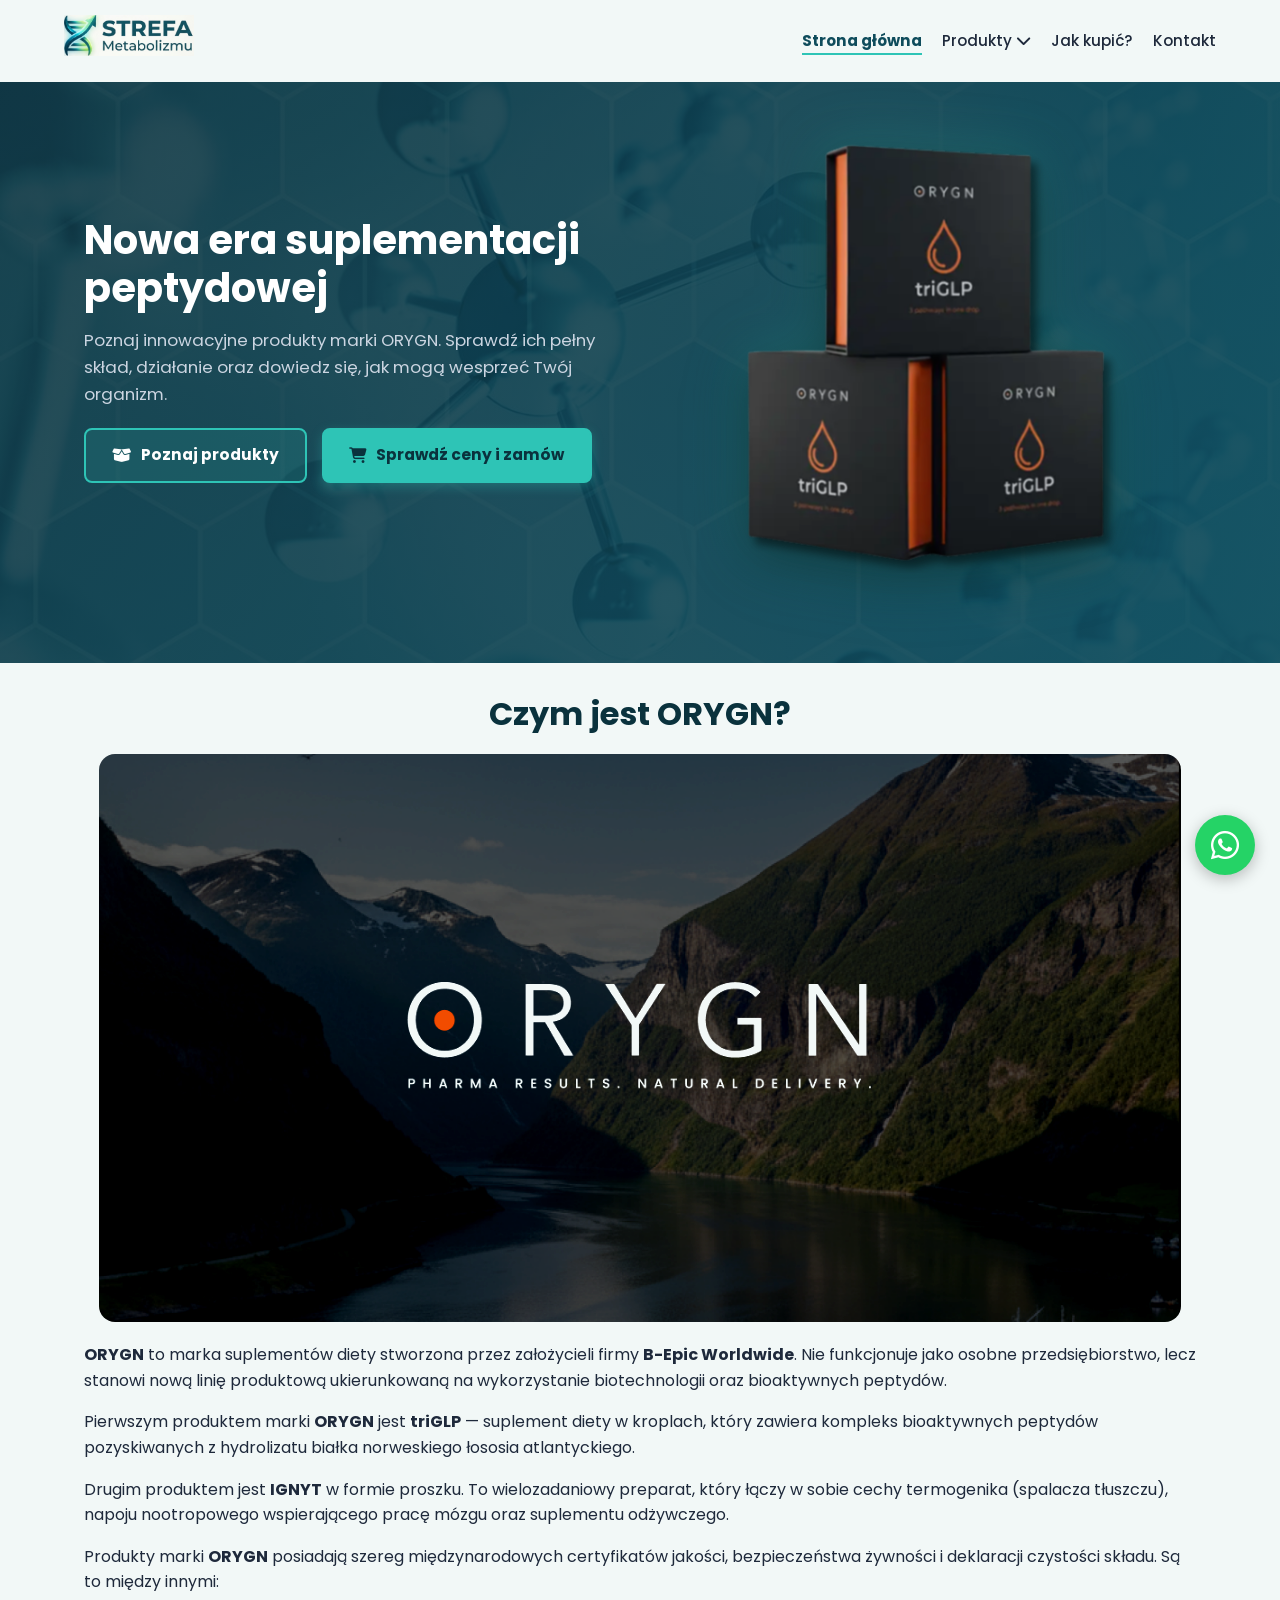
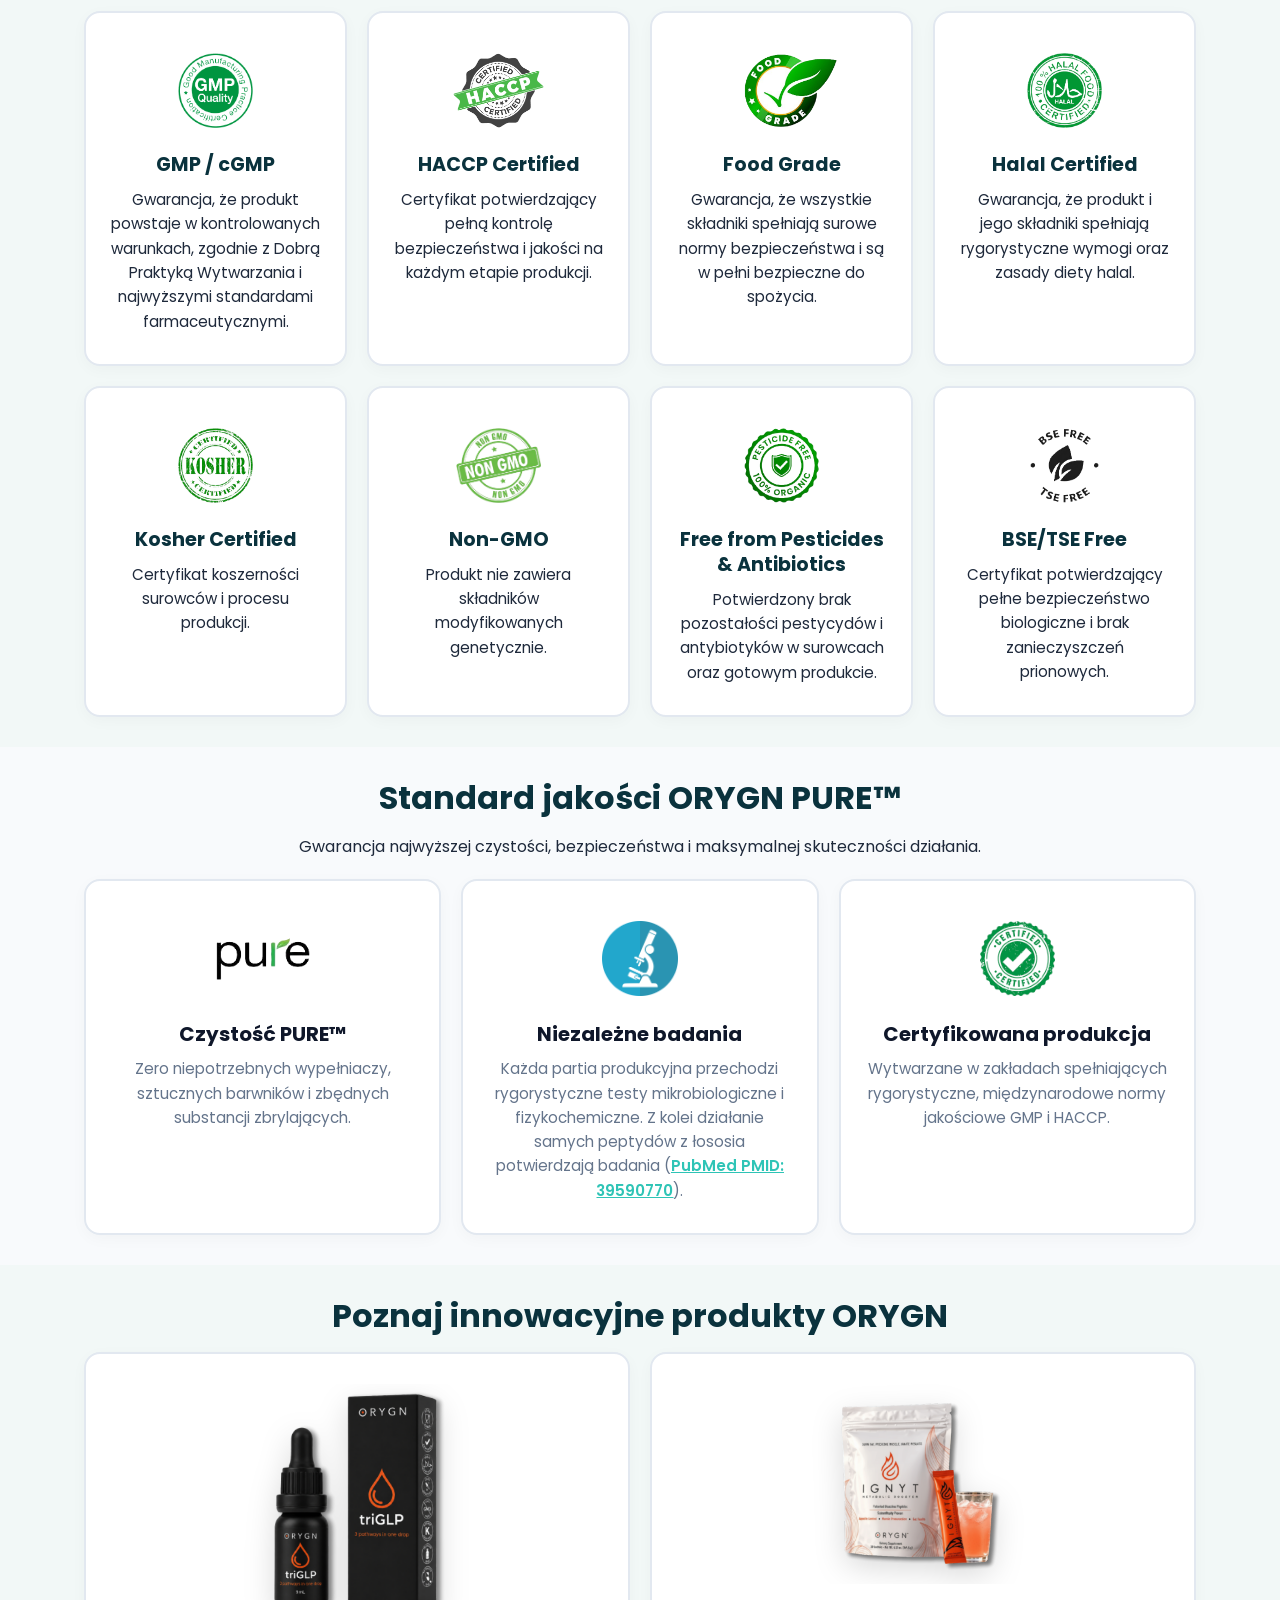
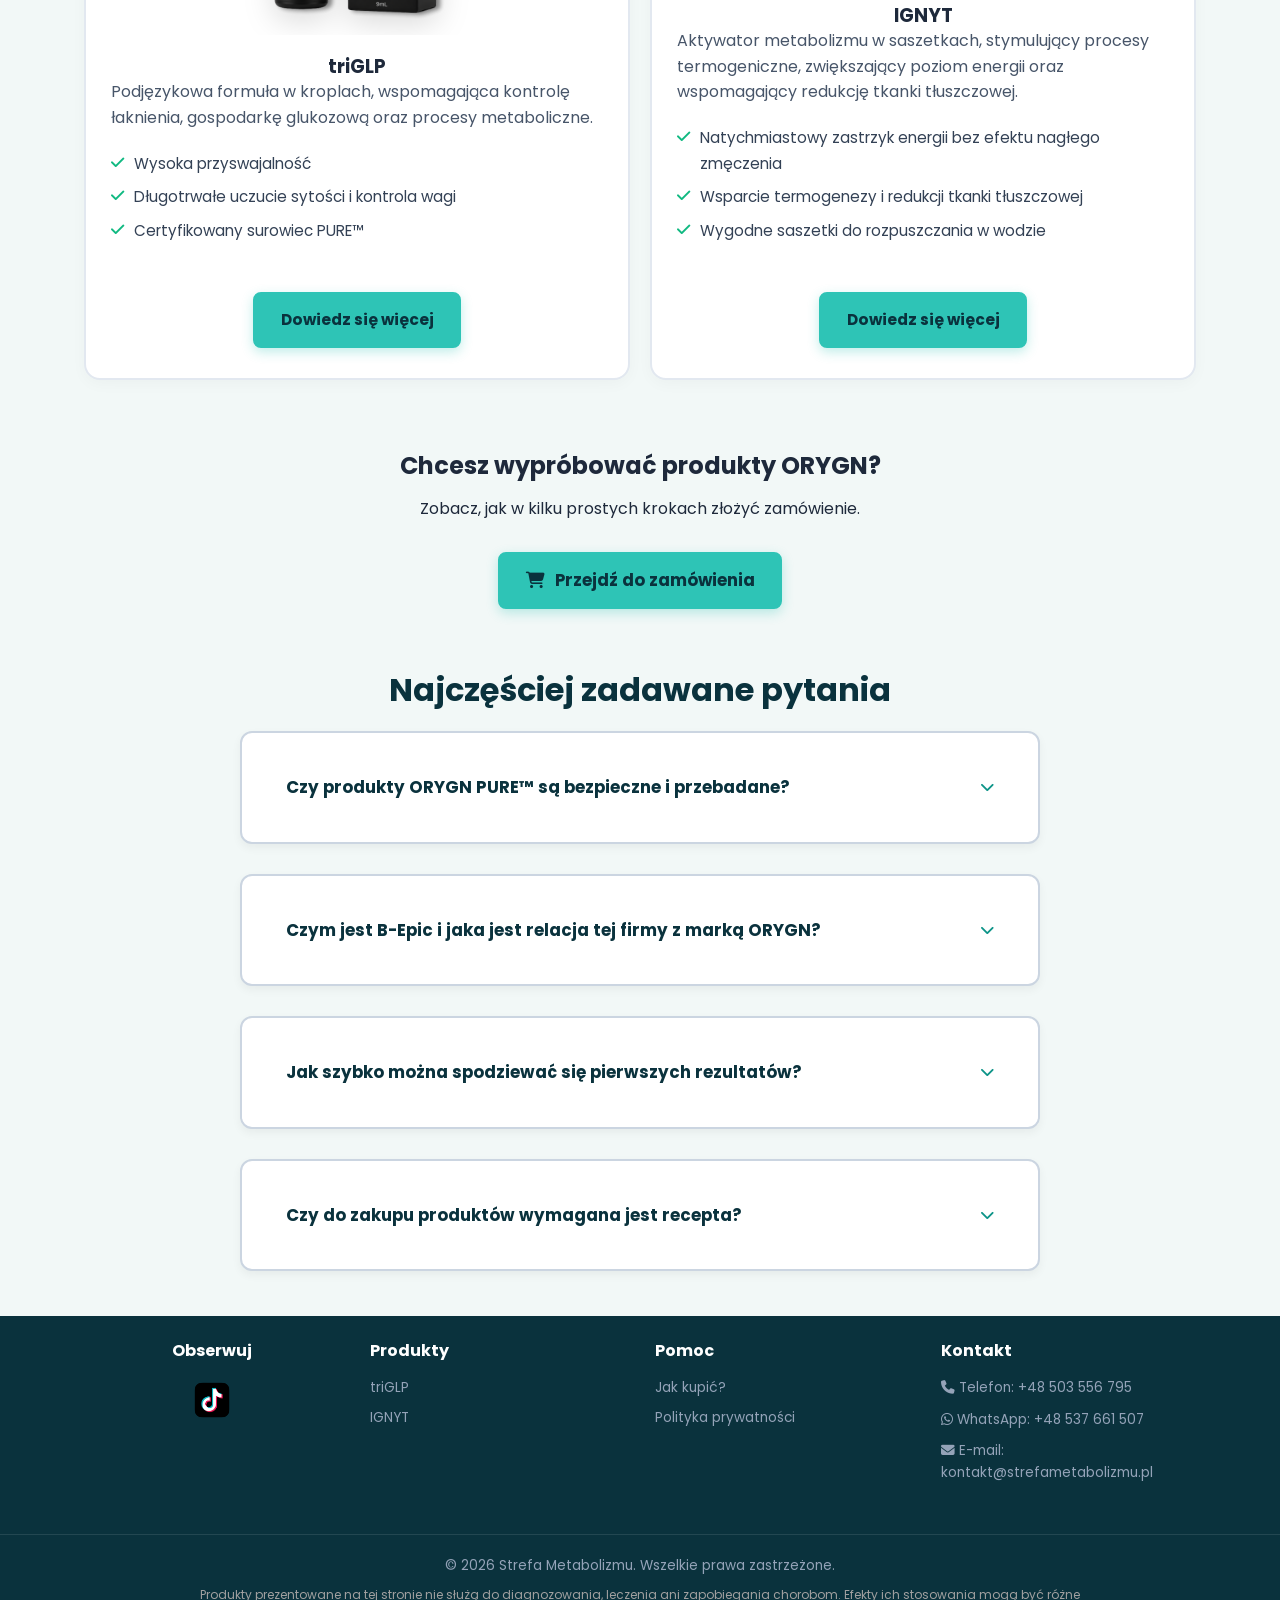
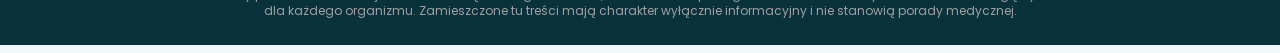
==== index.html @ 936bb3bd "Update index.html" ====
<!DOCTYPE html>
<html lang="pl">
<head>
    <meta charset="UTF-8">
    <meta name="viewport" content="width=device-width, initial-scale=1.0">
    <title>Nowa era suplementacji peptydowej | Strefa Metabolizmu</title>
    <link rel="icon" type="image/png" href="favicon.png">
    <link rel="preconnect" href="https://fonts.googleapis.com">
    <link href="https://fonts.googleapis.com/css2?family=Poppins:wght@300;400;500;600;700&display=swap" rel="stylesheet">
    <link rel="stylesheet" href="https://cdnjs.cloudflare.com/ajax/libs/font-awesome/6.4.0/css/all.min.css">
    <link rel="stylesheet" href="style.css">
</head>
<body>

    <header>
        <div class="container nav-wrapper">
            <a href="index.html" class="logo">
    <img src="strefa-metabolizmu-logo.png" alt="Strefa Metabolizmu">
</a>
            <button class="hamburger" id="hamburger-btn" aria-label="Otwórz menu">
                <i class="fa-solid fa-bars"></i>
            </button>

            <nav id="nav-menu">
                <ul>
                    <li><a href="index.html" class="active">Strona główna</a></li>
                    
                    <li class="dropdown">
                        <a href="#" class="dropdown-trigger">
                            Produkty <i class="fa-solid fa-chevron-down nav-chevron"></i>
                        </a>
                        <div class="dropdown-content">
                            <a href="triglp-bioaktywny-peptyd-o-potrojnym-dzialaniu.html">triGLP</a>
                            <a href="orygn-ignyt.html">IGNYT</a>
                        </div>
                    </li>
                    <li><a href="jak-kupic.html">Jak kupić?</a></li>
                    <li><a href="kontakt.html">Kontakt</a></li>
                </ul>
            </nav>
        </div>
    </header>
    <section class="hero">
        <div class="container hero-grid">
            <div class="hero-text-content">
				<h1>Nowa era suplementacji peptydowej</h1>
                <p>Poznaj innowacyjne produkty marki ORYGN. Sprawdź ich pełny skład, działanie oraz dowiedz się, jak mogą wesprzeć Twój organizm.</p>
                <div class="hero-btns">
<a href="#produkty" class="btn-hero-outline"><i class="fa-solid fa-box-open"></i> Poznaj produkty</a>
					<a href="jak-kupic.html" class="btn-primary"><i class="fa-solid fa-cart-shopping"></i>Sprawdź ceny i zamów</a>
				</div>
			</div>
					<div class="img-container">
                <img src="nowa era suplementacji peptydowej.png" alt="ORYGN triGLP - Bioaktywny Peptyd Krople Podjęzykowe" loading="eager">
            </div>				
              </div>
    </section>
    <main>
    <section class="section">
        <div class="container">
	<div class="section-header">
            <h2>Czym jest ORYGN?</h2>
	</div>
    <div class="orygn-main-img-wrapper">
	<img src="czym jest orygn.png" alt="Czym jest ORYGN" class="orygn-main-img">          
</div>
            <p>
                <strong>ORYGN</strong> to marka suplementów diety stworzona przez założycieli firmy <strong>B-Epic Worldwide</strong>. Nie funkcjonuje jako osobne przedsiębiorstwo, lecz stanowi nową linię produktową ukierunkowaną na wykorzystanie biotechnologii oraz bioaktywnych peptydów.
            </p>
            <p>
                Pierwszym produktem marki <strong>ORYGN</strong> jest <strong>triGLP</strong> — suplement diety w kroplach, który zawiera kompleks bioaktywnych peptydów pozyskiwanych z hydrolizatu białka norweskiego łososia atlantyckiego.
            </p>
            <p>
                Drugim produktem jest <strong>IGNYT</strong> w formie proszku. To wielozadaniowy preparat, który łączy w sobie cechy termogenika (spalacza tłuszczu), napoju nootropowego wspierającego pracę mózgu oraz suplementu odżywczego. 
</p>
<p>Produkty marki <strong>ORYGN</strong> posiadają szereg międzynarodowych certyfikatów jakości, bezpieczeństwa żywności i deklaracji czystości składu. Są to między innymi:</p>
        <div class="grid-4">
            <div class="card">
                <div class="card-icon"><img src="Certified-GMP-Logo-PNG-High-Quality-Image.png" alt="GMP / cGMP" class="cert-img"></div>
                <h3>GMP / cGMP</h3>
                <p>Gwarancja, że produkt powstaje w kontrolowanych warunkach, zgodnie z Dobrą Praktyką Wytwarzania i najwyższymi standardami farmaceutycznymi.</p>
            </div>
            <div class="card">
                <div class="card-icon"><img src="HACCP-Certified.png" alt="HACCP Certified" class="cert-img cert-haccp"></div>
                <h3>HACCP Certified</h3>
                <p>Certyfikat potwierdzający pełną kontrolę bezpieczeństwa i jakości na każdym etapie produkcji.</p>
            </div>
            <div class="card">
                <div class="card-icon"><img src="Food Grade.png" alt="Food Grade" class="cert-img cert-food"></div>
                <h3>Food Grade</h3>
                <p>Gwarancja, że wszystkie składniki spełniają surowe normy bezpieczeństwa i są w pełni bezpieczne do spożycia.</p>
            </div>
        <div class="card">
                <div class="card-icon"><img src="Halal Certified.png" alt="Halal Certified" class="cert-img"></div>
                <h3>Halal Certified</h3>
                <p>Gwarancja, że produkt i jego składniki spełniają rygorystyczne wymogi oraz zasady diety halal.</p>
</div>
<div class="card">
                <div class="card-icon"><img src="Kosher Certified.png" alt="Kosher Certified" class="cert-img"></div>
                <h3>Kosher Certified</h3>
                <p>Certyfikat koszerności surowców i procesu produkcji.</p>
</div>
<div class="card">
                <div class="card-icon"><img src="non gmo.png" alt="Wolne od GMO" class="cert-img"></div>
                <h3>Non-GMO</h3>
                <p>Produkt nie zawiera składników modyfikowanych genetycznie.</p>
</div>
<div class="card">
                <div class="card-icon"><img src="Free from Pesticides & Antibiotics.png" alt="Pesticides Free" class="cert-img"></div>
                <h3>Free from Pesticides & Antibiotics</h3>
                <p>Potwierdzony brak pozostałości pestycydów i antybiotyków w surowcach oraz gotowym produkcie.</p>
</div>
<div class="card">
                <div class="card-icon"><img src="BSE-TSE-Free.png" alt="BSE/TSE Free" class="cert-img"></div>
                <h3>BSE/TSE Free</h3>
                <p>Certyfikat potwierdzający pełne bezpieczeństwo biologiczne i brak zanieczyszczeń prionowych.</p>
          </div> 
</div>
</div>
</section>
<section class="quality-pillars-section">
    <div class="container">
        <div class="section-header">
            <h2>Standard jakości ORYGN PURE™</h2>
            <p>Gwarancja najwyższej czystości, bezpieczeństwa i maksymalnej skuteczności działania.</p>
        </div>
        <div class="pillars-grid">
            <div class="pillar-card">
		<div class="card-icon">
                <img src="pure.png" alt="Czystość PURE" class="cert-img">
      		  </div>        
		<h3>Czystość PURE™</h3>
                <p>Zero niepotrzebnych wypełniaczy, sztucznych barwników i zbędnych substancji zbrylających.</p>
            </div>
            <div class="pillar-card">
		<div class="card-icon">
                <img src="badania.png" alt="Niezależne Badania" class="cert-img"> 
                </div>
		<h3>Niezależne badania</h3>
                <p>Każda partia produkcyjna przechodzi rygorystyczne testy mikrobiologiczne i fizykochemiczne. Z kolei działanie samych peptydów z łososia potwierdzają badania (<a href="https://pubmed.ncbi.nlm.nih.gov/39590770/" target="_blank" rel="noopener noreferrer" style="color: var(--accent); font-weight: 600;">PubMed PMID: 39590770</a>).</p>
            </div>
            <div class="pillar-card">
		<div class="card-icon">
                <img src="certified.png" alt="Certyfikowana Produkcja" class="cert-img"> 
                </div>
		<h3>Certyfikowana produkcja</h3>
                <p>Wytwarzane w zakładach spełniających rygorystyczne, międzynarodowe normy jakościowe GMP i HACCP.</p>
            </div>
        </div>
    </div>
</section>    
<section class="products-showcase" id="produkty">
    <div class="container">
        <div class="section-header">
            <h2>Poznaj innowacyjne produkty ORYGN</h2>
             </div>
        
        <div class="products-grid">
            
            <div class="product-card">
                <div class="product-img-container" style="text-align: center; margin-bottom: 20px;">
                    <img src="triGLP1.png" alt="triGLP - Bioaktywny Peptyd" class="product-img">
                </div>
				<h3>triGLP</h3>
                <p class="product-desc">Podjęzykowa formuła w kroplach, wspomagająca kontrolę łaknienia, gospodarkę glukozową oraz procesy metaboliczne.</p>
                <ul class="product-features">
                    <li><i class="fa-solid fa-check"></i> Wysoka przyswajalność</li>
                    <li><i class="fa-solid fa-check"></i> Długotrwałe uczucie sytości i kontrola wagi</li>
                    <li><i class="fa-solid fa-check"></i> Certyfikowany surowiec PURE™</li>
                </ul>
                <div class="product-actions">
                    <a href="triglp-bioaktywny-peptyd-o-potrojnym-dzialaniu.html" class="btn-outline">Dowiedz się więcej</a>
                </div>
            </div>

            
            <div class="product-card">
                <div class="product-img-container" style="text-align: center; margin-bottom: 20px;">
                    <img src="IGNYT1.png" alt="IGNYT - Aktywator Metabolizmu" class="product-img">
                </div>
                <h3>IGNYT</h3>
                <p class="product-desc">Aktywator metabolizmu w saszetkach, stymulujący procesy termogeniczne, zwiększający poziom energii oraz wspomagający redukcję tkanki tłuszczowej.</p>
                <ul class="product-features">
                    <li><i class="fa-solid fa-check"></i> Natychmiastowy zastrzyk energii bez efektu nagłego zmęczenia</li>
                    <li><i class="fa-solid fa-check"></i> Wsparcie termogenezy i redukcji tkanki tłuszczowej</li>
                    <li><i class="fa-solid fa-check"></i> Wygodne saszetki do rozpuszczania w wodzie</li>
                </ul>
                <div class="product-actions">
                    <a href="orygn-ignyt.html" class="btn-outline">Dowiedz się więcej</a>
                </div>
            </div>
        </div>
    </div>
</section>
		<div class="orygn-order-cta">
			<h2>Chcesz wypróbować produkty ORYGN?</h2>
            <p>Zobacz, jak w kilku prostych krokach złożyć zamówienie.</p>
            <a href="jak-kupic.html" class="btn-primary btn-large"><i class="fa-solid fa-cart-shopping"></i>Przejdź do zamówienia</a>
        </div>
<section class="faq-section" id="faq">
    <div class="container">
        <div class="section-header">
            <h2>Najczęściej zadawane pytania</h2>
          </div>
        <div class="faq-accordion">
            <details class="faq-item">
                <summary class="faq-question">
                    <span>Czy produkty ORYGN PURE™ są bezpieczne i przebadane?</span>
                    <i class="fa-solid fa-chevron-down faq-icon"></i>
                </summary>
                <div class="faq-answer">
                    <p>Tak. Każda partia produkcyjna przechodzi rygorystyczne testy mikrobiologiczne i fizykochemiczne w <strong>niezależnych, akredytowanych laboratoriach</strong>. Produkcja odbywa się w zakładach spełniających normy <strong>GMP i HACCP</strong>, co gwarantuje pełną czystość biologiczną oraz brak zbędnych wypełniaczy.</p>
                </div>
            </details>

            <details class="faq-item">
                <summary class="faq-question">
                    <span>Czym jest B-Epic i jaka jest relacja tej firmy z marką ORYGN?</span>
                    <i class="fa-solid fa-chevron-down faq-icon"></i>
                </summary>
                <div class="faq-answer">
                    <p>Marka ORYGN została stworzona przez założycieli znanej na całym świecie firmy <strong>B-Epic Worldwide</strong>. ORYGN nie jest osobną firmą, lecz <strong>nową, wyspecjalizowaną linią produktową</strong> nastawioną na innowacje i wykorzystanie <strong>bioaktywnych peptydów</strong>.</p>
                </div>
            </details>

            <details class="faq-item">
                <summary class="faq-question">
                    <span>Jak szybko można spodziewać się pierwszych rezultatów?</span>
                    <i class="fa-solid fa-chevron-down faq-icon"></i>
                </summary>
                <div class="faq-answer">
                    <p><strong>IGNYT</strong> wyzwala energię i stymuluje termogenezę niemal od razu — pierwsze efekty pojawiają się <strong>w ciągu kilkudziesięciu minut od zażycia</strong>. W przypadku <strong>triGLP</strong> kluczowa jest regularność: stabilna kontrola łaknienia buduje się w okresie <strong>1—2 tygodni regularnego stosowania</strong>.</p>
                </div>
            </details>

            <details class="faq-item">
                <summary class="faq-question">
                    <span>Czy do zakupu produktów wymagana jest recepta?</span>
                    <i class="fa-solid fa-chevron-down faq-icon"></i>
                </summary>
                <div class="faq-answer">
                    <p><strong>Nie</strong>. Wszystkie preparaty marki ORYGN to bezpieczne <strong>suplementy diety,</strong> które bazują na certyfikowanych surowcach. Są w pełni legalne i <strong>dostępne bez recepty</strong>.</p>
                </div>
            </details>
        </div>
    </div>
</section>
   </main>
 <footer>
    <div class="container footer-grid">     
<div class="footer-col footer-social-col">
            <h4>Obserwuj</h4>  
 <div class="footer-tiktok-icon">
    <a href="https://www.tiktok.com/@strefa.metabolizmu?is_from_webapp=1&sender_device=pc" target="_blank" aria-label="TikTok">
        <img src="tik-tok.png" alt="TikTok Logo" class="footer-logo-img">
    </a>
</div>
</div>
<div class="footer-col">
            <h4>Produkty</h4>
            <ul>
                <li><a href="triglp-bioaktywny-peptyd-o-potrojnym-dzialaniu.html">triGLP</a></li>
                <li><a href="orygn-ignyt.html">IGNYT</a></li>
            </ul>
        </div>

        <div class="footer-col">
            <h4>Pomoc</h4>
            <ul>
                <li><a href="jak-kupic.html">Jak kupić?</a></li>
                <li><a href="polityka-prywatnosci.html">Polityka prywatności</a></li>
            </ul>
        </div>
        
        <div class="footer-col">
            <h4>Kontakt</h4>
            <p><i class="fa-solid fa-phone"></i> Telefon: <a href="tel:+48503556795" class="footer-inline-link">+48 503 556 795</a></p>
            <p><i class="fa-brands fa-whatsapp"></i> WhatsApp: <a href="https://wa.me/48537661507" target="_blank" rel="noopener noreferrer" class="footer-inline-link">+48 537 661 507</a></p>
            <p><i class="fa-solid fa-envelope"></i> E-mail: <a href="mailto:kontakt@strefametabolizmu.pl" class="footer-inline-link">kontakt@strefametabolizmu.pl</a></p>
        </div>
    </div> 
<div class="footer-bottom">
	<p>&copy; 2026 Strefa Metabolizmu. Wszelkie prawa zastrzeżone.</p>
        <p class="footer-disclaimer">
            Produkty prezentowane na tej stronie nie służą do diagnozowania, leczenia ani zapobiegania chorobom. Efekty ich stosowania mogą być różne dla każdego organizmu. Zamieszczone tu treści mają charakter wyłącznie informacyjny i nie stanowią porady medycznej.
        </p>
    </div>
</footer>
<a href="https://wa.me/48537661507?text=Cze%C5%9B%C4%87%2C%20mam%20pytanie%20dotycz%C4%85ce%20produkt%C3%B3w%20ORYGN" 
   class="whatsapp-float" 
   target="_blank" 
   rel="noopener noreferrer" 
   aria-label="Skontaktuj się na WhatsApp">
    <i class="fa-brands fa-whatsapp"></i>
</a>
	<script>
    const hamburgerBtn = document.getElementById('hamburger-btn');
    const navMenu = document.getElementById('nav-menu');
    const dropdown = document.querySelector('.dropdown');
    const dropdownTrigger = document.querySelector('.dropdown-trigger');

    if (hamburgerBtn && navMenu) {
        hamburgerBtn.addEventListener('click', (e) => {
            e.stopPropagation();
            navMenu.classList.toggle('active');
            
            const icon = hamburgerBtn.querySelector('i');
            if (icon) {
                if (navMenu.classList.contains('active')) {
                    icon.classList.remove('fa-bars');
                    icon.classList.add('fa-xmark');
                } else {
                    icon.classList.remove('fa-xmark');
                    icon.classList.add('fa-bars');
                }
            }
        });
    }

    if (dropdownTrigger && dropdown) {
        dropdownTrigger.addEventListener('click', (e) => {
            e.preventDefault();
            e.stopPropagation(); 

            const isOpen = dropdown.classList.contains('open');

            if (isOpen) {
   
                dropdown.classList.remove('open');
                dropdownTrigger.classList.remove('open');
            } else {

                dropdown.classList.add('open');
                dropdownTrigger.classList.add('open');
            }
        });
    }

    document.addEventListener('click', (e) => {
        if (dropdown && !dropdown.contains(e.target)) {
            dropdown.classList.remove('open');
            if (dropdownTrigger) dropdownTrigger.classList.remove('open');
        }
    });

    const allMenuLinks = document.querySelectorAll('#nav-menu a:not(.dropdown-trigger)');
    allMenuLinks.forEach(link => {
        link.addEventListener('click', () => {
            if (window.innerWidth <= 768) {
                navMenu.classList.remove('active');
                if (dropdownTrigger) dropdownTrigger.classList.remove('open');
                if (dropdown) dropdown.classList.remove('open');
                
                const icon = hamburgerBtn?.querySelector('i');
                if (icon) {
                    icon.classList.remove('fa-xmark');
                    icon.classList.add('fa-bars');
                }
            }
        });
    });
		const touchableLinks = document.querySelectorAll('#nav-menu a');

    touchableLinks.forEach(link => {
        link.addEventListener('touchstart', function() {

            this.classList.add('clicked');

            setTimeout(() => {
                this.classList.remove('clicked');
            }, 600);
        }, { passive: true });
    });
		document.addEventListener('DOMContentLoaded', function () {

    const whatsapp = document.querySelector('.whatsapp-float');
    const footer = document.querySelector('footer');

    if (!whatsapp || !footer) return;

    function updateWhatsAppPosition() {

        const footerRect = footer.getBoundingClientRect();

        const normalBottom =
            window.innerWidth <= 992 ? 15 : 25;

        const safeGap = 20;

        // Sprawdzamy, czy stopka weszła na ekran
        if (footerRect.top < window.innerHeight) {

            const newBottom =
                window.innerHeight - footerRect.top + safeGap;

            whatsapp.style.bottom =
                Math.max(normalBottom, newBottom) + 'px';

        } else {

            whatsapp.style.bottom =
                normalBottom + 'px';
        }
    }

    window.addEventListener('scroll', updateWhatsAppPosition, {
        passive: true
    });

    window.addEventListener('resize', updateWhatsAppPosition);

    updateWhatsAppPosition();
});
</script>
</body>
</html>
---- style.css ----
:root {
    --primary: #0f4c5c;
    --primary-dark: #0a323d;
    --accent: #2ec4b6;
    --cta-green: #25d366;
    --bg-light: #f8fafc;
    --text-dark: #1e293b;
    --text-muted: #64748b;
    --border: #e2e8f0;
    --telegram-blue: #0088cc;
}
*,
*::before,
*::after {
    box-sizing: border-box;
    margin: 0;
    padding: 0;
}

html {
    scroll-behavior: smooth;
    overflow-x: hidden;
}

body {
    font-family: 'Poppins', sans-serif;
    color: var(--text-dark);
    background: #f2f8f7;
    line-height: 1.7;
    overflow-x: hidden;
}

img,
svg,
video {
    max-width: 100%;
    height: auto;
}

p {
    margin-bottom: 1rem;
    line-height: 1.6;
}

p:last-child {
    margin-bottom: 0;
}

h1,
h2,
h3,
h4,
h5,
h6 {
    line-height: 1.3;
}

.section h2 {
    color: var(--primary-dark) !important;
}

.section p {
    color: var(--text-dark);
}
.privacy-section {
    margin-bottom: 5px !important;
}

/* =========================================================
   3. GŁÓWNY KONTENER
   ========================================================= */

.container {
    width: 90%;
    max-width: 1200px;
    margin: 0 auto;
    padding: 0 20px;
}

main.container {
    padding-top: 40px;
    padding-bottom: 60px;
}

main.container > section {
    margin-bottom: 50px;
}


/* =========================================================
   4. HEADER / NAWIGACJA
   ========================================================= */

header {
    background: #f2f8f7 !important;
    position: relative;
    top: 0;
    z-index: 1000;
    border-bottom: none !important;
    box-shadow: none !important;
}

.nav-wrapper {
    display: flex;
    justify-content: space-between;
    align-items: center;
    padding: 15px 0;
}

.logo {
    font-size: 1.4rem;
    font-weight: 700;
    color: var(--primary-dark);
    text-decoration: none;
}

.logo span {
    color: var(--accent);
}

.logo img {
    width: 130px;
    height: auto;
}

nav ul {
    display: flex;
    list-style: none;
    gap: 20px;
    align-items: center;
}

nav a {
    position: relative;
    text-decoration: none;
    color: var(--text-dark);
    font-weight: 500;
    font-size: 0.95rem;
    transition: color 0.3s ease, background-color 0.2s ease;
}

nav a:hover,
nav a.active {
    color: var(--primary);
    font-weight: 700;
}

nav a::after {
    content: '';
    position: absolute;
    width: 0;
    height: 2px;
    bottom: -4px;
    left: 0;
    background-color: var(--accent);
    transition: width 0.3s ease;
}

nav a:hover::after,
nav a.active::after {
    width: 100%;
}


/* =========================================================
   5. DROPDOWN
   ========================================================= */

.dropdown {
    position: relative;
    display: inline-block;
}

.dropdown-content {
    display: none;
    position: absolute;
    top: 100%;
    left: 0;
    background-color: #1a232a;
    min-width: 290px;
    box-shadow: 0 8px 20px rgba(0, 0, 0, 0.25);
    border-radius: 6px;
    overflow: hidden;
    z-index: 1000;
    text-align: left;
}

.dropdown-content a {
    color: #e2e8f0 !important;
    padding: 13px 18px;
    text-decoration: none;
    display: block;
    font-size: 0.9rem;
    font-weight: 500;
    border-bottom: 1px solid rgba(255, 255, 255, 0.08);
}

.dropdown-content a:hover {
    background-color: var(--primary);
    color: #ffffff !important;
}

.dropdown:hover .dropdown-content {
    display: block;
}


/* =========================================================
   6. HAMBURGER
   ========================================================= */

.hamburger {
    display: none;
    background: none;
    border: none;
    font-size: 1.6rem;
    color: var(--primary-dark);
    cursor: pointer;
    padding: 8px;
    z-index: 1002;
}


/* =========================================================
   7. HERO
   ========================================================= */

.hero {
    background:
        linear-gradient(
            135deg,
            rgba(10, 50, 61, 0.88),
            rgba(15, 76, 92, 0.92)
        ),
        url('header.png') center / cover no-repeat !important;

    color: white;
    padding: 60px 0 80px;
    position: relative;
}

.hero-grid {
    display: grid;
    grid-template-columns: 1fr 1fr;
    gap: 20px 40px;
    align-items: center;
}

.hero-text-content {
    grid-column: 1;
    grid-row: 1;
}

.hero .img-container {
    grid-column: 2;
    grid-row: 1 / span 2;
    text-align: center;
}

.hero-btns {
    grid-column: 1;
    grid-row: 2;

    display: flex;
    gap: 15px;
    flex-wrap: wrap;
    align-items: center;
    justify-content: flex-start;

    margin-top: 15px;
    margin-bottom: 25px;
}

.hero-badge {
    background: rgba(46, 196, 182, 0.2);
    color: var(--accent);
    padding: 6px 14px;
    border-radius: 20px;
    font-size: 0.85rem;
    font-weight: 600;
    display: inline-block;
    margin-bottom: 15px;
    border: 1px solid var(--accent);
}

.hero h1 {
    font-size: 2.5rem;
    line-height: 1.2;
    margin-bottom: 15px;
}

.hero p {
    font-size: 1.05rem;
    margin-bottom: 25px;
    color: #cbd5e1;
}

.hero-grid p {
    margin-bottom: 10px;
}


/* =========================================================
   8. HERO CENTERED
   ========================================================= */

.hero-centered {
    text-align: center !important;
    padding: 50px 0 40px !important;

    background:
        linear-gradient(
            135deg,
            rgba(10, 50, 61, 0.90),
            rgba(15, 76, 92, 0.93)
        ),
        url('header.png') center center / contain repeat !important;
}

.hero-center-wrapper,
.hero-centered .container {
    max-width: 750px !important;
    margin: 0 auto !important;

    display: flex !important;
    flex-direction: column !important;
    align-items: center !important;
}

.hero-centered h1 {
    font-size: 2rem !important;
    margin-bottom: 8px !important;
    color: #ffffff !important;
}

.hero-centered p {
    font-size: 0.95rem !important;
    color: #cbd5e1 !important;
    margin-bottom: 5px !important;
    line-height: 1.5 !important;
}

.hero-cart-container {
    margin-top: 5px !important;
    margin-bottom: 0 !important;
}

.hero-cart-img {
    max-width: 105px !important;
    height: auto !important;
}

.hero-contact-container {
    margin-top: 20px !important;
    margin-bottom: 0 !important;
}

.hero-contact-img {
    max-width: 210px !important;
    height: auto !important;
}

.hero-privacy-img {
    max-width: 70px !important;
    height: auto !important;
    margin-top: 10px !important;
}
.hero-centered img,
.hero-cart-img,
.hero-contact-img,
.hero-privacy-img {
    filter:
        drop-shadow(0 8px 15px rgba(0, 0, 0, 0.35))
        drop-shadow(0 0 12px rgba(46, 196, 182, 0.3));
}

.hero-centered img:hover,
.hero-cart-img:hover,
.hero-contact-img:hover {
    transform: none !important;
}


/* =========================================================
   9. PRZYCISKI
   ========================================================= */

.btn-primary,
.btn-outline {
    background: var(--accent) !important;
    color: var(--primary-dark) !important;
    padding: 14px 28px !important;
    border-radius: 8px !important;
    text-decoration: none !important;
    font-weight: 700 !important;
    display: inline-flex !important;
    align-items: center !important;
    justify-content: center !important;
    gap: 10px !important;
    border: 2px solid var(--accent) !important;
    transition: all 0.3s ease !important;

    box-shadow:
        0 4px 12px rgba(46, 196, 182, 0.3) !important;
}

.btn-primary:hover,
.btn-outline:hover {
    background: #38e0d0 !important;
    border-color: #38e0d0 !important;
    color: var(--primary-dark) !important;
    transform: translateY(-2px) !important;

    box-shadow:
        0 0 20px rgba(46, 196, 182, 0.85),
        0 0 10px rgba(56, 224, 208, 0.6) !important;
}

.btn-secondary {
    background: transparent;
    color: #2ec4b6;
    border: 2px solid #2ec4b6;
    padding: 12px 24px;
    border-radius: 8px;
    font-weight: 600;
    text-decoration: none;
    display: inline-flex;
    align-items: center;
    gap: 8px;
    transition: all 0.3s ease;
}

.btn-secondary:hover {
    background: rgba(46, 196, 182, 0.1);
    color: #ffffff;
    border-color: #ffffff;
}

.btn-cta {
    background: var(--accent);
    color: var(--primary-dark);
    padding: 14px 28px;
    border-radius: 8px;
    text-decoration: none;
    font-weight: 700;
    font-size: 1rem;
    display: inline-flex;
    align-items: center;
    justify-content: center;
    gap: 10px;
    transition: all 0.3s ease;
    border: none;
    cursor: pointer;

    box-shadow:
        0 4px 12px rgba(46, 196, 182, 0.3);
}

.btn-cta:hover {
    background: #38e0d0;

    box-shadow:
        0 0 20px rgba(46, 196, 182, 0.85),
        0 0 10px rgba(56, 224, 208, 0.6);

    transform: translateY(-2px);
}

.btn-large {
    padding: 16px 32px;
    font-size: 1.1rem;
}

a.btn-hero-outline {
    background: rgba(46, 196, 182, 0.15) !important;
    color: #ffffff !important;
    padding: 14px 28px !important;
    border-radius: 8px !important;
    text-decoration: none !important;
    font-weight: 700 !important;
    display: inline-flex !important;
    align-items: center !important;
    justify-content: center !important;
    gap: 10px !important;
    border: 2px solid var(--accent) !important;
    transition: all 0.3s ease !important;
    box-shadow: none !important;
}
.btn-hero-outline i {
     color: #ffffff;
}
a.btn-hero-outline:hover {
    background: rgba(46, 196, 182, 0.28) !important;
    color: var(--primary-dark) !important;
    transform: translateY(-2px) !important;

    box-shadow:
        0 4px 12px rgba(46, 196, 182, 0.2) !important;
}

.btn-primary.btn-dark {
    background: var(--primary-dark) !important;
    color: #ffffff !important;
    border-color: var(--primary-dark) !important;

    box-shadow:
        0 4px 12px rgba(10, 50, 61, 0.2) !important;
}

.btn-primary.btn-dark:hover {
    background: var(--primary-dark) !important;
    border-color: var(--accent) !important;
    color: #ffffff !important;

    box-shadow:
        0 0 20px rgba(15, 76, 92, 0.9),
        0 0 10px rgba(25, 115, 138, 0.75) !important;
}
.order-button-wrapper {
    text-align: center;
    margin: 20px 0 0;
}
.orygn-order-cta {
    text-align: center;
    margin: 40px 0 0;
}
/* =========================================================
   10. OBRAZY
   ========================================================= */

.img-container {
    text-align: center;
    position: relative;
}
.img-container img {
    width: 100%;
    max-width: 380px;
    border-radius: 0 !important;
    box-shadow: none !important;
    filter:
        drop-shadow(0 15px 25px rgba(0, 0, 0, 0.45))
        drop-shadow(0 0 25px rgba(46, 196, 182, 0.3));
}
.image-caption {
    font-size: 0.82rem;
    color: var(--text-muted);
    margin-top: 10px;
    font-style: italic;
}
.content-image-box {
    text-align: center;
    background: transparent;
    padding: 0;
    border: none;
}
.content-image-box img {
    max-width: 350px !important;
    width: 100%;
    height: auto;
    border-radius: 12px;
    display: block;
    margin: 0 auto;
}

.banner-img {
    max-width: 300px;
    width: 100%;
    height: auto;
    display: block;
    margin: 0 auto;
}

.img-for-who {
    max-width: 380px;
    width: 100%;
    height: auto;
    display: block;
    margin: 0 auto;
    border-radius: 12px;
}

.img-feature-ignyt,
.img-sklad-ignyt {
    max-width: 450px;
    width: 100%;
    height: auto;
}

.product-img-container {
    text-align: center;
    margin-bottom: 20px;
    overflow: hidden;
}

.product-img {
    max-width: 200px;
    width: 100%;
    height: auto;
    object-fit: contain;
    transition: transform 0.3s ease;

    filter:
        drop-shadow(0 10px 15px rgba(0, 0, 0, 0.15));
}

.product-img img {
    margin: 0 !important;
}

.product-card:hover .product-img {
    transform: scale(1.05);
}


/* =========================================================
   11. SEKCJE
   ========================================================= */

.section {
    padding: 30px 0 !important;
}

.section-header {
    text-align: center;
    max-width: 700px;
    margin: 0 auto 15px;
}

.section-header h2 {
    font-size: 2rem;
    color: var(--primary-dark);
    margin-bottom: 8px;
}

.section-header p {
    color: var(--text-dark) !important;
}

.section-subtitle {
    text-align: center;
    margin: 0 auto 30px;
    color: var(--text-dark);
    font-size: 1.05rem;
    max-width: 800px;
    line-height: 1.6;
}

.section-title {
    font-size: 1.6rem;
    color: var(--primary-dark);
    font-weight: 700;
    text-align: center;
    margin-bottom: 20px;
}
.contact-section {
 padding-bottom: 20px !important;
}
/* =========================================================
   12. NAGŁÓWKI STRON
   ========================================================= */

.page-header {
    background: transparent;
    color: var(--text-dark);
    padding: 35px 0 15px;
    text-align: center;
}

.page-header h1 {
    font-size: 2.2rem;
    color: var(--primary-dark);
    margin-bottom: 8px;
    font-weight: 700;
}

.page-header p {
    color: var(--text-muted);
    font-size: 1.05rem;
    max-width: 750px;
    margin: 0 auto;
}
.pillars-subtitle {
   text-align: left;
    margin: 0 0 0;
    max-width: none;
}
.quality-pillars-section .section-header h2 {
    margin-bottom: 15px !important;
}
.orygn-order-cta h2 {
    margin-bottom: 15px;
}

.orygn-order-cta p {
    margin-bottom: 30px;
}
.privacy-section h2 {
    margin-top: 35px;
    margin-bottom: 15px;
}
.privacy-section h2:first-child {
    margin-top: 0;
}
/* =========================================================
   13. CARD BLOCK
   ========================================================= */

.card-block {
    background: #ffffff;
    border-radius: 14px;
    border: 1px solid var(--border);
    padding: 40px;
    margin-bottom: 35px;

    box-shadow:
        0 4px 6px -1px rgba(0, 0, 0, 0.02);

    color: var(--text-dark);
}

.card-block h2 {
    color: var(--primary-dark);
    font-size: 1.7rem;
    margin-bottom: 20px;
    position: relative;
    padding-bottom: 10px;
    font-weight: 700;
}

.card-block h2::after {
    content: '';
    position: absolute;
    bottom: 0;
    left: 0;
    width: 60px;
    height: 3px;
    background: var(--accent);
    border-radius: 2px;
}

.card-block p {
    color: var(--text-dark);
    font-size: 0.98rem;
    margin-bottom: 16px;
}


/* =========================================================
   14. CONTENT WITH IMAGE
   ========================================================= */

.content-with-image {
    display: grid;
    grid-template-columns: auto 1fr;
    gap: 30px;
    align-items: center;
}

.content-with-image p {
    margin-bottom: 0.8rem;
}


/* =========================================================
   15. LISTY / CHECKLISTY
   ========================================================= */

.highlight-list {
    list-style: none;
    margin-top: 15px;
}

.highlight-list li {
    display: flex;
    align-items: flex-start;
    gap: 14px;
    margin-bottom: 14px;
    font-size: 0.96rem;
    color: var(--text-dark);
}

.highlight-list i {
    color: var(--accent);
    font-size: 1.1rem;
    margin-top: 3px;
    flex-shrink: 0;
}

.prep-list li {
    margin-bottom: 16px;
}

.prep-info {
    margin-top: 16px;
    margin-bottom: 16px;
}

/* =========================================================
   16. GRID
   ========================================================= */

.grid-2 {
    display: grid;
    grid-template-columns:
        repeat(auto-fit, minmax(320px, 1fr));
    gap: 20px;
    margin-top: 15px;
}
.grid-3 {
    display: grid;
    grid-template-columns:
        repeat(auto-fit, minmax(300px, 1fr));
    gap: 20px;
}
.grid-4 {
    display: grid;
    grid-template-columns: repeat(4, 1fr);
    gap: 20px;
}

/* =========================================================
   17. KARTY
   ========================================================= */

.card,
.pricing-card,
.feature-box,
.pillar-card,
.product-card,
.price-card {
    background: #ffffff;
    padding: 30px 25px;
    border-radius: 16px;
    border: 2px solid var(--border);
    text-align: center;
    box-shadow:
        0 4px 15px rgba(0, 0, 0, 0.03);
    transition:
    transform 0.25s ease,
    box-shadow 0.25s ease,
    border-color 0.25s ease !important;
    display: flex !important;
    flex-direction: column !important;
}
.card .card-icon img,
.card .card-icon i,
.pricing-card .card-icon img,
.pricing-card .card-icon i,
.feature-box .card-icon img,
.feature-box .card-icon i,
.pillar-card .card-icon img,
.pillar-card .card-icon i,
.product-card .card-icon img,
.product-card .card-icon i,
.price-card .card-icon img,
.price-card .card-icon i {
    transition: transform 0.3s ease !important;
}
.card h3,
.pricing-card h3,
.feature-box h3,
.pillar-card h3 {
    color: var(--primary-dark);
    font-size: 1.2rem;
    margin-bottom: 10px;
}
.card p,
.feature-box p {
    color: var(--text-dark);
    font-size: 0.95rem;
}
.pillar-card p,
.card p {
    text-align: center;
}

/* =========================================================
   18. IKONY KART
   ========================================================= */

.feature-icon {
    width: 50px;
    height: 50px;
    background: rgba(231, 111, 81, 0.12);
    color: var(--accent);
    border-radius: 10px;
    display: flex;
    align-items: center;
    justify-content: center;
    font-size: 1.4rem;
    margin-bottom: 15px;
}
.feature-icon-wrapper {
    height: 55px;
    display: flex;
    align-items: center;
    justify-content: center;
    margin-bottom: 5px;
}
.feature-icon-img {
    max-height: 55px;
    max-width: 55px;
    width: auto;
    height: auto;
    object-fit: contain;
}
.safe-delivery-section .feature-icon-img {
    width: 70px;
    height: 70px;
    max-width: 70px;
    max-height: 70px;
    object-fit: contain;
}
.safe-delivery-section .feature-icon-img.icon-wide {
    width: 105px;
    height: 60px;
    max-width: 105px;
    max-height: 60px;
    object-fit: contain;
    transform: translateY(11px);
}
.card-icon {
    font-size: 2.2rem;
    color: var(--accent);
    margin-bottom: 15px;
}
.grid-4 .card-icon,
.pillars-grid .card-icon {
    display: flex;
    justify-content: center;
    align-items: center;
    height: 95px;
    width: 100%;
    margin-bottom: 15px;
    overflow: hidden;
}
.grid-4 .card-icon .cert-img,
.pillars-grid .card-icon .cert-img {
    width: auto;
    height: 75px;
    max-width: 95px;
    object-fit: contain;
    display: block;
    margin: 0 auto;
}
.grid-4 .card-icon .cert-food {
    height: 90px;
    max-width: 110px;
    }
.pillar-card .card-icon i {
    font-size: 2.5rem;
    color: var(--accent);
    transition: transform 0.3s ease;
}
.quality-pillars-section {
    padding: 30px 0 30px;
    background-color: #f8fafc;
}
.pillars-grid {
    display: grid;
    grid-template-columns:
        repeat(auto-fit, minmax(280px, 1fr));
    gap: 20px;
    margin-top: 20px;
}

.pillar-card i {
    font-size: 2.2rem;
    color: #0d9488;
    margin-bottom: 15px;
}

.pillar-card h3 {
    margin-bottom: 10px;
    color: #0f172a;
    font-size: 1.25rem;
}

.pillar-card p {
    color: #64748b;
    font-size: 0.95rem;
    line-height: 1.6;
}
   .ingredient-icon {
    width: 50px;
    height: 50px;
    object-fit: contain;
    flex-shrink: 0;
}
/* =========================================================
   21. DOSAGE
   ========================================================= */

.dosage-grid {
    display: grid;
    grid-template-columns:
        repeat(auto-fit, minmax(240px, 1fr));
    gap: 20px;
    margin-top: 20px;
}

.dosage-card {
    background: #f1f5f9;
    border-left: 4px solid var(--accent);
    padding: 20px;
    border-radius: 0 10px 10px 0;
}

.dosage-card h4 {
    color: var(--primary-dark);
    font-size: 1.05rem;
    margin-bottom: 8px;
}


/* =========================================================
   22. PRODUKTY
   ========================================================= */

.products-showcase {
    padding: 30px 0;
}
.products-grid {
    display: grid;
    grid-template-columns: repeat(auto-fit, minmax(320px, 1fr));
    gap: 20px;
    margin-top: 0 !important;
    align-items: stretch;
}

.products-grid + .products-grid {
    margin-top: 30px !important;
}

.products-grid-ignyt {
    display: grid;
    grid-template-columns: repeat(2, minmax(0, 1fr));
    gap: 20px;
    align-items: stretch;
}

.product-card {
    height: 100%;
    display: flex !important;
    flex-direction: column !important;
}

.product-card > div:first-child {
    width: 100% !important;
    display: flex !important;
    flex-direction: column !important;
    align-items: center !important;
    flex: 1 1 auto;
}

.product-card > div:last-child {
    margin-top: auto !important;
}
.product-card .product-img {
    width: 100% !important;
    display: flex !important;
    justify-content: center !important;
    align-items: center !important;
}

.product-card .product-img img {
    display: block !important;
    margin-left: auto !important;
    margin-right: auto !important;
    max-width: 100% !important;
    width: auto !important;
}

.product-card h3 {
    width: 100% !important;
    text-align: center !important;
}

.product-desc,
.product-features {
    text-align: left !important;
}

.product-desc {
    color: #475569;
    margin-bottom: 20px;
    line-height: 1.6;
}

.product-features {
    list-style: none;
    padding: 0;
    margin: 0 0 25px;
}

.product-features li {
    display: flex !important;
    align-items: flex-start !important;
    text-align: left !important;
    gap: 10px;
    color: #334155;
    margin-bottom: 8px;
    font-size: 0.95rem;
}

.product-features li i {
    color: #10b981;
    flex-shrink: 0 !important;
    margin-top: 4px;
}

.product-features i {
    color: #10b981;
}

.product-actions {
    margin-top: auto !important;
    padding-top: 15px !important;
}

.product-badge {
    align-self: flex-start;
    background-color: #e6f7f5;
    color: #0d9488;
    padding: 6px 14px;
    border-radius: 20px;
    font-size: 0.85rem;
    font-weight: 600;
    margin-bottom: 15px;
}

.product-tagline {
    color: #0d9488;
    font-weight: 600;
    font-size: 0.95rem;
    margin-bottom: 12px;
}


/* =========================================================
   23. BANNER DETAIL
   ========================================================= */

.banner-detail {
    background: white;
    border-radius: 16px;
    border: 1px solid var(--border);
    padding: 40px;
    margin-top: 50px;

    display: grid;
    grid-template-columns: 1fr 1fr;
    gap: 40px;
    align-items: center;
}

.banner-detail ul li {
    color: var(--text-dark) !important;
}


/* =========================================================
   24. SYNERGY
   ========================================================= */

.synergy-box {
    background:
        linear-gradient(to right, #fdfbfb, #ebedee);

    border-left: 5px solid var(--accent);
    padding: 25px;
    border-radius: 8px;
    margin-top: 20px;
}

.synergy-step {
    margin-bottom: 15px;
}

.synergy-step:last-child {
    margin-bottom: 0;
}

.synergy-step h4 {
    color: var(--primary-dark);
    font-size: 1.05rem;

    display: flex;
    align-items: center;
    gap: 8px;
}


/* =========================================================
   25. CTA
   ========================================================= */

.cta-wrapper {
    text-align: center;
    margin: 40px 0;
}

.cta-banner-section {
    margin: 60px 0;
}

.cta-banner-content {
    background:
        linear-gradient(135deg, #0f766e, #115e59);

    color: #ffffff;
    border-radius: 20px;
    padding: 50px 30px;
    text-align: center;
}

.cta-banner-content h2 {
    color: #ffffff !important;
    font-size: 2rem;
    margin-bottom: 15px;
}

.cta-banner-content p {
    color: #f1f5f9 !important;
    max-width: 650px;
    margin: 0 auto 25px;
    font-size: 1.1rem;
}

.cta-container {
    display: grid;
    grid-template-columns:
        repeat(auto-fit, minmax(300px, 1fr));

    gap: 25px;
    max-width: 1150px;
    margin: 30px auto 15px;
    padding: 0 15px;
}

.cta-box {
    background: #ffffff;
    border: 2px solid var(--border);
    border-radius: 16px;
    padding: 35px 25px;
    text-align: center;

    box-shadow:
        0 4px 15px rgba(0, 0, 0, 0.03);

    display: flex;
    flex-direction: column;
    justify-content: space-between;
    align-items: center;

    transition:
        transform 0.3s ease,
        border-color 0.3s ease,
        box-shadow 0.3s ease;
}

.cta-box:hover {
    border-color: var(--accent);
    transform: translateY(-4px);

    box-shadow:
        0 10px 25px rgba(46, 196, 182, 0.15);
}

.cta-box p {
    font-size: 1.05rem;
    font-weight: 500;
    color: var(--primary-dark) !important;
    margin-bottom: 25px !important;
    line-height: 1.6;
}

.cta-box-secondary {
    background: #f8fafc;
}

.cta-bottom {
    background:
        linear-gradient(135deg, var(--primary-dark), #1d3557);

    color: white;
    border-radius: 14px;
    padding: 45px 30px;
    text-align: center;
    margin-top: 40px;
}

.cta-bottom h2 {
    font-size: 2rem;
    margin-bottom: 15px;
    font-weight: 700;
}

.cta-bottom p {
    color: #cbd5e1;
    max-width: 700px;
    margin: 0 auto 30px;
    font-size: 1.05rem;
}


/* =========================================================
   26. FAQ
   ========================================================= */

.faq-section {
    padding: 60px 0 30px;
    background-color: transparent;
}

.faq-accordion {
    max-width: 800px;
    margin: 20px auto 0;

    display: flex;
    flex-direction: column;
    gap: 15px;
}

.faq-item {
    background: #ffffff;
    border: 2px solid #cbd5e1;
    border-radius: 12px;
    overflow: hidden;

    transition: all 0.25s ease;

    box-shadow:
        0 4px 10px rgba(0, 0, 0, 0.05);

    padding: 20px;
    margin-bottom: 15px;
}

.faq-item:hover {
    border-color: var(--accent);

    box-shadow:
        0 6px 18px rgba(46, 196, 182, 0.15);

    transform: translateY(-2px);
}

.faq-item[open] {
    border-color: var(--primary);

    box-shadow:
        0 6px 20px rgba(15, 76, 92, 0.12);

    transform: none;
}

.faq-question {
    padding: 20px 24px;
    font-weight: 700;
    font-size: 1.05rem;
    color: var(--primary-dark);
    cursor: pointer;

    display: flex;
    justify-content: space-between;
    align-items: center;

    list-style: none;
    user-select: none;
}

.faq-question::-webkit-details-marker {
    display: none;
}

.faq-icon {
    color: #0d9488;
    font-size: 0.9rem;
    transition: transform 0.3s ease;
}

.faq-item[open] .faq-icon {
    transform: rotate(180deg);
}

.faq-answer {
    padding: 0 24px 20px;
    color: #475569;
    font-size: 0.95rem;
    line-height: 1.6;
}

.faq-answer p {
    margin: 0;
}

.faq-footer-support {
    text-align: center;
    margin-top: 45px;
    padding-top: 25px;
    border-top: 1px dashed #cbd5e1;
}

.faq-footer-support p {
    color: #64748b;
    font-size: 0.98rem;
    margin-bottom: 12px;
}

.btn-support-link {
    display: inline-flex;
    align-items: center;
    gap: 8px;
    color: #0d9488;
    font-weight: 600;
    text-decoration: none;
    padding: 10px 22px;
    border-radius: 10px;
    background-color: #e6f7f5;

    transition:
        background-color 0.2s ease,
        color 0.2s ease;
}

.btn-support-link:hover {
    background-color: #0d9488;
    color: #ffffff;
}


/* =========================================================
   27. PRICING
   ========================================================= */

.pricing-section-title {
    text-align: center;
    font-size: 1.3rem;
    font-weight: 700;
    color: var(--primary-dark);

    margin: 35px 0 20px;

    text-transform: uppercase;
    letter-spacing: 0.5px;
}

.pricing-grid {
    display: grid;
    grid-template-columns:
        repeat(auto-fit, minmax(250px, 1fr));

    gap: 20px;
    margin-top: 20px;
}

.price-card {
    background: #ffffff;
    border-radius: 12px;
    border: 2px solid var(--border);
    padding: 25px;
    text-align: center;

    box-shadow:
        0 4px 12px rgba(0, 0, 0, 0.04);

    display: flex;
    flex-direction: column;
    justify-content: space-between;

    transition: all 0.3s ease;
}

.price-card:hover {
    border-color: var(--accent);
    transform: translateY(-5px);

    box-shadow:
        0 8px 20px rgba(0, 0, 0, 0.08);
}

.price-card img {
    max-width: 100%;
    height: 180px;
    object-fit: contain;
    border-radius: 6px;
    margin-bottom: 15px;
}

.price-card h4 {
    color: var(--primary-dark);
    font-size: 1.15rem;
    margin-bottom: 8px;
}

.price-card .desc {
    color: var(--text-dark);
    font-size: 0.88rem;
    margin-bottom: 15px;
    min-height: 40px;
}

.price-card .price {
    font-size: 1.6rem;
    font-weight: 700;
    color: var(--primary);
    margin-bottom: 10px;
}

.pln-price {
    color: var(--primary-dark) !important;
    font-weight: 600;
}

.currency-note {
    text-align: center;
    color: var(--text-dark);
    font-size: 0.9rem;
    margin-top: 25px;
    font-style: italic;
}

.pricing-card.popular {
    border: 2px solid var(--accent);

    box-shadow:
        0 8px 20px rgba(46, 196, 182, 0.15);
}

.popular-badge {
    position: absolute;
    top: -12px;
    left: 50%;
    transform: translateX(-50%);

    background: var(--accent);
    color: #000;
    font-size: 0.75rem;
    font-weight: 700;

    padding: 4px 15px;
    border-radius: 12px;
    text-transform: uppercase;
}

.price {
    font-size: 2.2rem;
    font-weight: 700;
    color: var(--primary-dark);
    margin: 15px 0;
}


/* =========================================================
   28. CONTACT
   ========================================================= */
.contact-wrapper {
    max-width: 580px;
    margin: 0 auto;
}
.contact-header {
    margin-bottom: 30px;
}
.channel-list {
    display: flex;
    flex-direction: column;
    gap: 15px;
    margin-bottom: 25px;
}
.channel-item {
    display: flex;
    align-items: center;
    justify-content: space-between;
    padding: 16px 20px;
    border-radius: 10px;
    border: 1px solid var(--border);
    border-left: 5px solid transparent;
    text-decoration: none;
    transition: all 0.3s ease;
    background: #ffffff;
}
.channel-item.phone {
    border-left-color: var(--primary);
}
.channel-item.whatsapp {
    border-left-color: var(--cta-green);
}
.channel-item.email {
    border-left-color: #2563eb;
}
.channel-item:hover {
    transform: translateY(-3px);
    box-shadow:
        0 8px 20px rgba(15, 76, 92, 0.12);
}
.channel-item.phone:hover .action-arrow {
    color: var(--primary);
}
.channel-item.whatsapp:hover .action-arrow {
    color: var(--cta-green);
}
.channel-item.email:hover .action-arrow {
    color: #2563eb;
}
.channel-left {
    display: flex;
    align-items: center;
    gap: 15px;
}
.channel-icon {
    width: 44px;
    height: 44px;
    border-radius: 50%;
    display: flex;
    align-items: center;
    justify-content: center;
    font-size: 1.3rem;
    color: white;
}
.channel-icon.phone {
    background: var(--primary);
}
.channel-icon.whatsapp {
    background: var(--cta-green);
}
.channel-icon.email {
    background: #2563eb;
}

.channel-info strong {
    display: block;
    color: var(--text-dark);
    font-size: 0.95rem;
}
.channel-info span {
    font-size: 0.85rem;
    color: var(--text-muted);
}
.action-arrow {
    color: var(--text-muted);
    font-size: 0.9rem;
}

/* =========================================================
   29. WHATSAPP FLOAT
   ========================================================= */

.whatsapp-float {
    position: fixed;
    bottom: 25px;
    right: 25px;
    width: 60px;
    height: 60px;
    background-color: #25d366;
    color: #ffffff;
    border-radius: 50%;
    display: flex;
    align-items: center;
    justify-content: center;
    font-size: 32px;
    box-shadow:
    0 4px 15px rgba(0, 0, 0, 0.25);
    z-index: 1000;
    text-decoration: none;
    transition:
    transform 0.25s ease,
    background-color 0.25s ease,
    box-shadow 0.25s ease,
    bottom 0.25s ease;
}
.whatsapp-float:hover {
    transform: scale(1.1);
    background-color: #20ba5a;
    color: #ffffff;
    box-shadow:
    0 6px 20px rgba(0, 0, 0, 0.35);
}

/* =========================================================
   30. SUPPORT
   ========================================================= */

.support-section {
    padding-bottom: 60px;
}

.support-box {
    background: #f1f5f9;
    border: 1px solid #cbd5e1;
    border-radius: 16px;
    padding: 35px;

    display: flex;
    align-items: center;
    justify-content: space-between;

    gap: 20px;
    flex-wrap: wrap;
}

.support-text h3 {
    margin-bottom: 8px;
    color: #0f172a;
}

.support-text p {
    color: #475569;
    margin: 0;
}


/* =========================================================
   31. KROKI / INSTRUKCJE
   ========================================================= */

.card-box-step {
    background: #ffffff;
    border: 1px solid var(--border);
    border-left: 5px solid var(--accent);
    border-radius: 12px;
    padding: 30px;
    margin-bottom: 30px;

    box-shadow:
        0 4px 12px rgba(0, 0, 0, 0.03);
}

.card-box-step h3 {
    display: flex;
    align-items: center;
    gap: 12px;

    border-bottom: 1px solid var(--border);
    padding-bottom: 12px;
    margin-bottom: 20px;

    color: var(--primary-dark);
    font-size: 1.3rem;
    font-weight: 700;
}

.card-box-step h3 i {
    color: var(--accent);
}

.card-box-step ol {
    padding-left: 20px;
}
.card-box-step li {
    margin-bottom: 12px;
    color: var(--text-dark);
    line-height: 1.6;
}


/* =========================================================
   32. PAYMENT
   ========================================================= */
.payment-img-wrapper {
    text-align: center;
    margin: 25px 0 30px;
    width: 100%;
}
.payment-img-wrapper img {
    max-width: 480px;
    width: 100%;
    height: auto;
    display: inline-block;
    mix-blend-mode: multiply;
    clip-path: inset(3px 0 3px 0);
    filter:
        brightness(108%)
        contrast(120%);
}


/* =========================================================
   33. ORYGN
   ========================================================= */
.orygn-main-img-wrapper {
    width: 100%;
    max-width: 1300px;
    margin: 20px auto;
    padding: 0 15px;
}
.orygn-main-img {
    width: 100%;
    height: auto;
    display: block;
    margin: 0 auto;
    object-fit: contain;
    border-radius: 16px !important;
    mix-blend-mode: multiply;
    filter:
        brightness(108%)
        contrast(120%);
}

/* =========================================================
   34. FOOTER
   ========================================================= */
footer {
    background: var(--primary-dark);
    color: #94a3b8;
    padding: 25px 0;
    font-size: 0.85rem;
}
.footer-grid {
    display: grid;
    grid-template-columns:
        repeat(auto-fit, minmax(200px, 1fr));
    gap: 30px;
    margin-bottom: 40px;
    align-items: start;
}
.footer-col h4 {
    color: white;
    margin-bottom: 15px;
    font-size: 1rem;
    line-height: 1.3;
}
.footer-col ul {
    list-style: none;
    margin: 0;
    padding: 0;
}
.footer-col p {
    margin: 0 0 10px;
    line-height: 1.6;
    color: #94a3b8;
}
.footer-col a {
    color: #94a3b8;
    text-decoration: none;
    display: block;
    margin-bottom: 8px;
    line-height: 1.6;
    transition: color 0.2s;
}
.footer-col a:hover {
    color: white;
}
.footer-col p .footer-inline-link {
    display: inline !important;
    margin-bottom: 0 !important;
}
.footer-social-col {
    text-align: center;
}
.footer-social-col h4 {
    color: white;
    margin-bottom: 15px;
    font-size: 1rem;
}
.footer-grid > div:first-child,
div.footer-tiktok-icon {
    display: flex !important;
    flex-direction: column !important;
    align-items: center !important;
    justify-content: center !important;
    text-align: center !important;
    width: 100% !important;
}
.footer-tiktok-icon {
    display: flex;
    flex-direction: column;
    align-items: center;
}
div.footer-tiktok-icon span.tiktok-text {
    display: block !important;
    color: #ffffff !important;
    font-size: 14px !important;
    font-weight: 500 !important;
    margin: 0 0 8px !important;
    text-align: center !important;
}
div.footer-tiktok-icon a.tiktok-link-wrapper {
    display: inline-block !important;
    text-decoration: none !important;
    margin: 0 auto !important;
}
div.footer-tiktok-icon img.footer-logo-img {
    display: block !important;
    width: 46px !important;
    max-width: 46px !important;
    height: auto !important;
    margin: 0 auto !important;
    transition: transform 0.2s ease;
}
div.footer-tiktok-icon a.tiktok-link-wrapper:hover img.footer-logo-img {
    transform: scale(1.1);
}

/* =========================================================
   35. STUDY / BADANIA
   ========================================================= */

.study-card .section-header,
.study-card .section-header-left {
    text-align: left !important;
    margin-left: 0 !important;
    margin-right: 0 !important;
}

.study-card .section-header h2,
.study-card .section-header h3,
.study-card .section-header-left h2,
.study-card .section-header-left h3,
.study-card .section-header p,
.study-card .section-header-left p {
    text-align: left !important;
}

.study-card a.btn-outline,
div.study-card a.btn-outline {
    background: rgba(46, 196, 182, 0.15) !important;
    color: var(--primary-dark) !important;
    border: 2px solid var(--accent) !important;
    box-shadow: none !important;
}

.study-card a.btn-outline:hover,
div.study-card a.btn-outline:hover {
    background: rgba(46, 196, 182, 0.28) !important;
    color: var(--primary-dark) !important;
    transform: translateY(-2px);

    box-shadow:
        0 4px 12px rgba(46, 196, 182, 0.2) !important;
}

/* =========================================================
   36. PRICE BUTTONS / WRAPPERS
   ========================================================= */

.price-card > div:last-child,
.price-card div[style*="flex"],
.price-card .price-wrapper {
    display: flex;
    flex-direction: row;
    align-items: center;
    justify-content: space-between;
    gap: 10px;
    width: 100%;
    box-sizing: border-box;
}


/* =========================================================
   37. TABELE - GLOBAL
   ========================================================= */

table,
.comp-table {
    width: 100%;
    max-width: 100%;

    margin: 8px 0 25px;

    border-collapse: collapse;
    border-spacing: 0;

    background: #ffffff;

    border: 1px solid var(--border);

    color: var(--text-dark);
}

table th,
table td,
.comp-table th,
.comp-table td {
    border: 1px solid var(--border);

    padding: 12px 15px;

    vertical-align: middle;

    text-align: left;

    line-height: 1.5;
}

table th,
.comp-table th {
    background: #f8fafc;

    color: var(--primary-dark);

    font-weight: 700;

    text-align: center;
}

table td,
.comp-table td {
    background: #ffffff;
    color: var(--text-dark);
}

table tr:nth-child(even) td,
.comp-table tr:nth-child(even) td {
    background: #f8fafc;
}

table tr:hover td,
.comp-table tr:hover td {
    background: #f0fdfa;
}

table th:first-child,
table td:first-child,
.comp-table th:first-child,
.comp-table td:first-child {
    font-weight: 600;
}

.table-responsive {
    width: 100%;
    overflow-x: auto;
    -webkit-overflow-scrolling: touch;

    margin: 8px 0 25px;
}

.comp-table {
    width: 100%;
    border-collapse: collapse;
    margin-top: 0;
    font-size: 0.92rem;
}

.comp-table th,
.comp-table td {
    padding: 14px 16px;
    text-align: left;
    border-bottom: 1px solid var(--border);
}

.comp-table th {
    background: var(--primary-dark);
    color: white;
}

.comp-table tr:nth-child(even) {
    background: var(--bg-light);
}

.check-green {
    color: var(--cta-green);
    font-weight: 700;
}

.cross-red {
    color: #e63946;
    font-weight: 700;
}


/* =========================================================
   38. ODSTĘP TEKST → TABELA
   ========================================================= */

/*
   Zmniejszony odstęp bezpośrednio przed tabelą.
   Dotyczy obu podstron korzystających z .card-block
   lub .study-card.
*/

.card-block p + table,
.card-block p + .table-responsive,
.study-card p + table,
.study-card p + .table-responsive {
    margin-top: 0 !important;
}

.card-block .table-responsive + p,
.study-card .table-responsive + p {
    margin-top: 12px;
}


/* =========================================================
   39. DODATKOWE ELEMENTY TREŚCI
   ========================================================= */

.img-for-who {
    display: block;
    width: auto;
    max-width: 300px;
    height: auto;
    border-radius: 12px;
    margin: 0;
}

.for-who-layout {
    display: flex;
    flex-wrap: wrap;
    gap: 30px;
    align-items: center;
    justify-content: center;
}

.for-who-text {
    flex: 1;
    min-width: 280px;
    max-width: 520px;
}

.for-who-image {
    flex: 0 0 auto;
    text-align: center;
}

.disclaimer-text {
    margin-top: 10px;
}

.section-image {
    width: 100%;
    text-align: center;
    margin: 20px 0 !important;
}

.section-image img {
    display: block;
    margin: 0 auto;
}
.payment-methods-header {
    text-align: center;
    margin-bottom: 0px;
}

.payment-methods-header h2 {
    font-size: 1.8rem;
    color: var(--primary-dark);
    font-weight: 700;
    margin-bottom: -10px;
}

.payment-methods-image {
    text-align: center;
    width: 100%;
    margin: 0 0 0px;
}

.payment-methods-image img {
    max-width: 480px;
    width: 100%;
    height: auto;
    display: inline-block;
    mix-blend-mode: multiply;
    clip-path: inset(3px 0 3px 0);
    filter: brightness(108%) contrast(120%);
}
.payment-info {
    margin-top: -5px;
    background: #f8fafc;
    border-left: 4px solid var(--accent);
    padding: 16px 20px;
    border-radius: 8px;
    font-size: 0.95rem;
    color: var(--text-dark);
    line-height: 1.6;
    text-align: left;
}
.payment-info i {
    color: var(--accent);
    margin-right: 8px;
    font-size: 1.1rem;
}
.safe-delivery-section {
    padding-bottom: 5px !important;
    background: transparent !important;
    border: none !important;
    box-shadow: none !important;
}
.safe-delivery-section > .container {
    background: transparent !important;
}
.safe-delivery-header {
    text-align: center;
    margin-bottom: 20px;
}
.safe-delivery-header h2 {
    font-size: 1.6rem;
    color: var(--primary-dark);
    font-weight: 700;
    margin-bottom: 0;
}
.cta-section {
    padding-top: 5px !important;
}
.safe-delivery-grid {
    display: flex;
    flex-wrap: wrap;
    justify-content: center;
    align-items: flex-start;
    gap: 20px;
    margin-top: 10px;
}
.safe-delivery-item {
    flex: 1 1 200px;
    max-width: 250px;
    background: transparent !important;
    border: none !important;
    box-shadow: none !important;
    padding: 10px;
    text-align: center;
}
.safe-delivery-item h4 {
    margin-bottom: 8px;
    color: var(--primary-dark);
    font-weight: 600;
}
.safe-delivery-item p {
    font-size: 0.85rem;
    color: var(--text-dark);
    line-height: 1.5;
    margin: 0 !important;
}
.price-info-note {
    margin-top: 20px;
    background: #f8fafc;
    border-left: 4px solid var(--accent);
    padding: 16px 20px;
    border-radius: 8px;
    font-size: 0.95rem;
    color: var(--text-dark);
    line-height: 1.6;
    text-align: left;
}

.price-info-note i {
    color: var(--accent);
    margin-right: 8px;
    font-size: 1.1rem;
}
.products-header {
    text-align: center;
    margin-bottom: 20px !important;
}
.products-header h2 {
    margin-bottom: 0 !important;
}
.order-steps-section {
background: transparent !important;
box-shadow: none !important;
}
.order-steps-section > .container {
background: transparent !important;
}
.steps-header {
text-align: center;
margin-bottom: 20px;
}
.steps-header h2 {
font-size: 1.8rem;
color: var(--primary-dark);
font-weight: 700;
margin-bottom: 15px;
}
.steps-header p {
font-size: 0.98rem;
color: var(--text-dark);
line-height: 1.7;
max-width: 750px;
margin: 0 auto;
}
.steps-grid {
display: flex;
flex-wrap: wrap;
justify-content: center;
align-items: flex-start;
gap: 10px;
margin-top: 15px;
}
.step-item {
flex: 1 1 220px;
max-width: 260px;
background: transparent !important;
border: none !important;
box-shadow: none !important;
padding: 8px 10px;
text-align: center;
}
.step-number {
width: 42px;
height: 42px;
background: var(--accent);
color: #fff;
border-radius: 50%;
display: flex;
align-items: center;
justify-content: center;
font-weight: 700;
font-size: 1.1rem;
margin: 0 auto 10px auto;
}
.step-item h4 {
margin-bottom: 8px;
color: var(--primary-dark);
font-weight: 600;
}
.step-item p {
font-size: 0.88rem;
color: var(--text-dark);
line-height: 1.5;
margin: 0;
}
.footer-bottom {
    width: 100%;
    text-align: center;
    border-top: 1px solid rgba(255,255,255,0.1);
    padding-top: 20px;
    margin-top: 20px;
}
.footer-bottom p {
    margin-bottom: 10px;
}
.footer-bottom .footer-disclaimer {
    font-size: 0.75rem;
    color: #a0a0a0;
    line-height: 1.4;
    max-width: 900px;
    margin: 0 auto;
}
/* =========================================================
   40. MOBILE
   ========================================================= */

@media (max-width: 992px) {
    /* =====================================================
       GLOBAL
       ===================================================== */
    body {
        width: 100% !important;
        padding-left: 0 !important;
        padding-right: 0 !important;
        overflow-x: hidden !important;
    }
    .container {
        width: 100% !important;
        padding-left: 15px !important;
        padding-right: 15px !important;
    }
    h1 {
        font-size: 1.75rem !important;
        line-height: 1.2;
    }
    h2 {
        font-size: 1.35rem !important;
        line-height: 1.3;
    }

    h3 {
        font-size: 1.15rem !important;
    }


    /* =====================================================
       HEADER
       ===================================================== */

    header {
        position: relative !important;
    }

    .nav-wrapper {
        position: relative;
        display: flex !important;
        align-items: center !important;
        justify-content: space-between !important;
        padding: 12px 15px !important;
        width: 100% !important;
    }

    .logo {
        display: flex;
        align-items: center;
        max-width: calc(100% - 50px);
        overflow: hidden;
    }

    .logo img {
        width: auto !important;
        max-width: 100% !important;
        max-height: 35px !important;
        height: auto !important;
        object-fit: contain !important;
        display: block !important;
    }

    .hamburger {
        display: block !important;
        position: relative;
        z-index: 1002;
    }

    nav {
        position: absolute !important;
        top: 100% !important;
        left: 0 !important;
        right: 0 !important;
        width: 100% !important;
        max-width: 100% !important;
        height: auto !important;

        background: var(--primary-dark) !important;

        box-shadow:
            0 12px 25px rgba(0, 0, 0, 0.35) !important;

        padding: 15px 20px 20px !important;

        transform: translateY(-15px) !important;
        opacity: 0 !important;
        visibility: hidden !important;

        transition:
            transform 0.25s ease,
            opacity 0.25s ease,
            visibility 0.25s ease !important;

        z-index: 1001 !important;
    }

    nav.active {
        transform: translateY(0) !important;
        opacity: 1 !important;
        visibility: visible !important;
    }

    nav ul {
        flex-direction: column !important;
        align-items: flex-start !important;
        gap: 0 !important;
        width: 100% !important;
    }

    nav ul li {
        width: 100% !important;
    }

    nav a,
    .dropdown-trigger {
        color: #ffffff !important;
        font-size: 0.98rem !important;
        font-family: inherit !important;
        background: none !important;
        border: none !important;
        border-bottom:
            1px solid rgba(255, 255, 255, 0.08) !important;

        display: flex !important;
        align-items: center !important;
        justify-content: space-between !important;

        width: 100% !important;
        padding: 11px 0 !important;
        text-align: left !important;

        cursor: pointer !important;
        outline: none !important;
        -webkit-tap-highlight-color: transparent !important;
    }

    nav a::after {
        display: none !important;
    }

    .dropdown {
        width: 100% !important;
    }

    .dropdown-trigger i {
        transition: transform 0.25s ease !important;
        pointer-events: none !important;
    }

    .dropdown-trigger.open i {
        transform: rotate(180deg) !important;
    }

    .dropdown-content {
        position: static !important;
        display: none !important;

        background-color:
            rgba(255, 255, 255, 0.06) !important;

        border-radius: 6px !important;
        margin: 4px 0 6px !important;
        padding: 0 !important;

        width: 100% !important;
        box-shadow: none !important;
    }

    .dropdown.open .dropdown-content,
    .dropdown-trigger.open + .dropdown-content {
        display: block !important;
    }

    .dropdown:hover .dropdown-content {
        display: none !important;
    }

    .dropdown.open:hover .dropdown-content {
        display: block !important;
    }

    .dropdown-content a {
        color: #e2e8f0 !important;
        padding: 10px 14px !important;
        font-size: 0.9rem !important;

        border-bottom:
            1px solid rgba(255, 255, 255, 0.04) !important;
    }

    .dropdown-content a:last-child {
        border-bottom: none !important;
    }

    nav a.clicked,
    .dropdown-content a.clicked {
        background-color: var(--accent) !important;
        color: var(--primary-dark) !important;
        border-radius: 6px !important;
        transform: scale(0.97) !important;
        padding-left: 10px !important;
    }


    /* =====================================================
       HERO
       ===================================================== */

    .hero {
        padding: 35px 0 45px;
    }

    .hero-grid {
        display: flex !important;
        flex-direction: column !important;
        align-items: center !important;
        text-align: center !important;
        gap: 0 !important;
    }

    .hero-grid > div:first-child {
        display: flex !important;
        flex-direction: column !important;
        width: 100% !important;
    }

    .hero-grid h1 {
        order: 1 !important;
    }

    .hero-grid p {
        order: 2 !important;
        margin-bottom: 15px !important;
    }

    .hero .img-container,
    .hero-image,
    .hero-img {
        display: block !important;
        order: 3 !important;
        margin: 5px auto !important;
        text-align: center !important;
        width: 100% !important;
        padding: 0 !important;
    }

    .hero .img-container img,
    .hero-banner-img,
    .banner-img {
        display: inline-block !important;
        max-width: 100% !important;
        width: auto !important;
        height: auto !important;
    }
    .hero-grid .hero-btns {
        order: 4 !important;
        width: 100% !important;
        justify-content: center !important;
        margin-top: 5px !important;
    }
 .hero-centered,
.hero-centered .hero-center-wrapper,
.hero-centered .img-container,
.hero-centered .hero-cart-container,
.hero-centered .hero-contact-container,
.hero-centered .hero-privacy-container {
    transform: none !important;
    scale: 1 !important;
    zoom: 1 !important;
}
.hero-centered .hero-cart-container {
    width: 95px !important;
    max-width: 95px !important;
    margin-left: auto !important;
    margin-right: auto !important;
}

.hero-centered .hero-cart-container img {
    width: 95px !important;
    max-width: 95px !important;
    height: auto !important;
}


.hero-centered .hero-contact-container {
    width: 150px !important;
    max-width: 150px !important;
    margin-left: auto !important;
    margin-right: auto !important;
}

.hero-centered .hero-contact-container img {
    width: 150px !important;
    max-width: 150px !important;
    height: auto !important;
}


.hero-centered .hero-privacy-container {
    width: 45px !important;
    max-width: 45px !important;
    margin-left: auto !important;
    margin-right: auto !important;
}

.hero-centered .hero-privacy-container img {
    width: 45px !important;
    max-width: 45px !important;
    height: auto !important;
}
    /* =====================================================
       MOBILE BUTTONS
       ===================================================== */

    .btn-primary,
    .btn-outline,
    .btn-cta,
    .btn-secondary,
    .btn-large,
    a.btn-hero-outline {
        width: auto !important;
        max-width: 280px !important;

        margin-left: auto !important;
        margin-right: auto !important;

        padding: 8px 18px !important;
        font-size: 0.85rem !important;

        white-space: nowrap !important;
        text-align: center !important;

        box-sizing: border-box !important;

        display: inline-flex !important;
        align-items: center !important;
        justify-content: center !important;
    }


    /* =====================================================
       MOBILE SECTION
       ===================================================== */

    .section {
        padding: 18px 0 !important;
    }

    .section-header {
        margin-bottom: 15px !important;
    }

    .section-header h2 {
        margin-bottom: 6px !important;
    }


    /* =====================================================
       MOBILE CARD
       ===================================================== */

    .card-block {
        padding: 18px 15px !important;
        margin-bottom: 15px !important;
    }

    .card-block h2 {
        margin-bottom: 12px !important;
        padding-bottom: 7px !important;
    }

    .card-block p {
        margin-bottom: 10px !important;
    }


    /* =====================================================
       NAGŁÓWKI - TYLKO MOBILE
       ===================================================== */

    .card-block h2,
    .section-title {
        text-align: center !important;
    }

    .card-block h2::after {
        left: 50% !important;
        transform: translateX(-50%) !important;
    }

    /* =====================================================
       GRAFIKA → TEKST
       ===================================================== */

    .content-image-box,
    .card-block .content-image-box,
    .content-with-image .content-image-box {
        width: 100% !important;
        max-width: 100% !important;

        padding: 0 !important;
        margin: 8px 0 !important;

        overflow: hidden !important;

        text-align: center !important;

        border-radius: 12px !important;
    }

    .content-image-box img,
    .content-with-image img {
        display: block !important;

        width: 100% !important;
        max-width: 100% !important;

        height: auto !important;

        margin: 0 auto !important;

        object-fit: contain !important;

        border-radius: 12px !important;
    }

    .card-block > img,
    .card-block p + img,
    .card-block .content-image-box + img {
        display: block !important;

        width: 100% !important;
        max-width: 100% !important;

        height: auto !important;

        margin: 14px 0 !important;

        border-radius: 12px !important;

        overflow: hidden !important;
    }

    .card-block p + .content-image-box,
    .card-block p + img,
    .card-box-step p + img,
    .card-box-step p + .content-image-box {
        margin-top: 10px !important;
    }

    .content-image-box + p,
    .content-image-box + h2,
    .content-image-box + h3,
    .content-image-box + h4 {
        margin-top: 10px !important;
        padding-top: 0 !important;
    }

    /* =====================================================
       GRAFIKI IGNYT
       ===================================================== */

    .img-feature-ignyt,
    .img-sklad-ignyt,
    .img-for-who {
        display: block !important;

        width: 100% !important;
        max-width: 100% !important;

        height: auto !important;

        object-fit: contain !important;

        margin: 14px auto !important;

        border-radius: 12px !important;

        overflow: hidden !important;
    }

    /*
       Wrapper dla grafiki „Dla kogo jest IGNYT”.
       Dzięki overflow:hidden zaokrąglenie działa również
       wtedy, gdy sama grafika ma prostokątne tło.
    */
    .for-who-image {
        width: 100% !important;
        max-width: 100% !important;

        overflow: hidden !important;

        border-radius: 12px !important;

        text-align: center !important;
    }
    .for-who-image .img-for-who {
        width: 100% !important;
        max-width: 100% !important;

        height: auto !important;

        margin: 0 auto !important;

        display: block !important;

        border-radius: 12px !important;

        overflow: hidden !important;
    }


    /* =====================================================
       ORYGN
       ===================================================== */

   .orygn-main-img-wrapper {
        width: 100% !important;
        max-width: 100% !important;
        padding: 0 !important;
        margin: 20px 0 !important; 
        overflow: hidden !important;
        border-radius: 12px !important;
        box-sizing: border-box !important;
    }
    .orygn-main-img {
        display: block !important;
        width: 100% !important;
        max-width: 100% !important;
        height: auto !important;
        aspect-ratio: auto !important;
        object-fit: contain !important;
        margin: 0 auto !important;
        border-radius: 12px !important;
    }

    /* =====================================================
       IKONY W LISTACH
       ===================================================== */
    .content-with-image .ingredient-icon {
    width: 45px !important;
    max-width: 45px !important;
    height: 45px !important;
    max-height: 45px !important;
    object-fit: contain !important;
    flex: 0 0 45px !important;
}
    .highlight-list {
        width: 100% !important;
        max-width: 100% !important;
        padding: 0 !important;
        margin: 10px 0 !important;
    overflow: visible !important;
    }
    .highlight-list li {
        display: flex !important;
        flex-direction: row !important;
        align-items: center !important;
        justify-content: flex-start !important;
        text-align: left !important;
        gap: 10px !important;
        width: 100% !important;
        margin: 10px 0 !important;
        padding: 0 !important;
        min-height: 34px !important;
        box-sizing: border-box !important;
    }
    .highlight-list li span,
    .highlight-list li strong {
        flex: 1 1 auto !important;
        min-width: 0 !important;
        display: block !important;
        text-align: left !important;
        line-height: 1.4 !important;
        margin: 0 !important;
        padding: 0 !important;
        overflow-wrap: break-word !important;
    }
    .price-card {
        padding: 20px 15px !important;
        display: flex !important;
        flex-direction: column !important;
        align-items: center !important;
    }
   .price-card .price,
    .price-card .pln-price {
        margin-bottom: 5px !important;
    }

    .price-card .price {
        font-size: 1.15rem !important;
        margin: 0 !important;
    }

    .price-card .pln-price {
        font-size: 0.75rem !important;
        margin: 0 !important;
    }

    .price-card .btn-primary,
    .price-card .btn-outline,
    .price-card .btn-cta,
    .price-card a {
        position: static !important;

        top: auto !important;
        right: auto !important;
        bottom: auto !important;
        left: auto !important;

        transform: none !important;
        float: none !important;

        display: inline-flex !important;

        width: auto !important;
        max-width: none !important;

        padding: 6px 12px !important;

        font-size: 0.8rem !important;

        margin: 0 !important;
        gap: 6px !important;

        flex-shrink: 0 !important;

        white-space: nowrap !important;
    }

    .price-card > div:last-child,
    .price-card div[style*="flex"],
    .price-card .price-wrapper {
        width: 100% !important;

        display: flex !important;

        flex-direction: row !important;

        align-items: center !important;

        justify-content: space-between !important;

        gap: 10px !important;
    }


    /* =====================================================
       TABLE - MOBILE
       ===================================================== */

    table,
    .comp-table {
        width: 100% !important;
        max-width: 100% !important;

        margin: 5px 0 20px !important;

        border-collapse: collapse !important;
        border-spacing: 0 !important;

        border: 1px solid var(--border) !important;

        background: #ffffff !important;

        table-layout: auto !important;
    }

    table th,
    table td,
    .comp-table th,
    .comp-table td {
        border: 1px solid var(--border) !important;

        padding: 9px 10px !important;

        font-size: 12px !important;

        line-height: 1.45 !important;

        vertical-align: middle !important;

        color: var(--text-dark) !important;

        word-break: normal !important;

        overflow-wrap: break-word !important;
    }
    table th,
    .comp-table th {
        background: var(--primary-dark) !important;
        color: white !important;
        padding: 13px 10px;
        font-weight: 700 !important;
        text-align: center !important;
        white-space: normal !important;
    }
    table td,
    .comp-table td {
        background: #ffffff !important;
        text-align: left !important;
        white-space: normal !important;
    }
    table tr:nth-child(even) td,
    .comp-table tr:nth-child(even) td {
        background: #f8fafc !important;
    }

    table tr:hover td,
    .comp-table tr:hover td {
        background: #f0fdfa !important;
    }

    table th:first-child,
    table td:first-child,
    .comp-table th:first-child,
    .comp-table td:first-child {
        min-width: 90px !important;

        font-weight: 600 !important;

        white-space: normal !important;
    }

    table th:last-child,
    table td:last-child,
    .comp-table th:last-child,
    .comp-table td:last-child {
        white-space: normal !important;
    }

    .table-responsive {
        margin-left: -5px !important;
        margin-right: -5px !important;

        width: calc(100% + 10px) !important;

        margin-top: -10px !important;
        margin-bottom: 20px !important;
    }

    .comp-table {
        min-width: 700px;
        font-size: 0.88rem;
    }

    .comp-table thead th {
        padding: 13px 10px;
    }

    .comp-table tbody td {
        padding: 12px 10px;
    }


    /* =====================================================
       ODSTĘP TEKST → TABELA - MOBILE
       ===================================================== */

    .card-block p + table,
    .card-block p + .table-responsive,
    .study-card p + table,
    .study-card p + .table-responsive {
        margin-top: -5px !important;
    }


    /* =====================================================
       WHATSAPP
       ===================================================== */

    .whatsapp-float {
        width: 50px;
        height: 50px;
        bottom: 15px;
        right: 15px;
        font-size: 26px;
    }
    /* =====================================================
       GRID
       ===================================================== */

    .grid-4 {
        grid-template-columns: 1fr !important;
    }

    .product-grid-hero,
    .content-with-image {
        grid-template-columns: 1fr !important;
    }


    /* =====================================================
       FOOTER
       ===================================================== */

    .footer-tiktok-icon {
        align-items: center;
    }

    .footer-social-col {
        text-align: center;
    }


    /* =====================================================
       WSZYSTKIE GRAFIKI TREŚCI
       ===================================================== */

    .card-block .content-image-box,
    .card-block > img,
    .card-block p + img,
    .card-block p + .content-image-box,
    .card-box-step img,
    .content-with-image img,
    .img-feature-ignyt,
    .img-sklad-ignyt,
    .img-for-who,
    .orygn-main-img-wrapper {
        width: 100% !important;
        max-width: 100% !important;
        box-sizing: border-box !important;
    }


    /* =====================================================
       SAME OBRAZY
       ===================================================== */

    .card-block .content-image-box img,
    .card-block > img,
    .card-block p + img,
    .card-box-step img,
    .content-with-image img,
    .img-feature-ignyt,
    .img-sklad-ignyt,
    .img-for-who,
    .orygn-main-img {
        display: block !important;

        width: 100% !important;
        max-width: 100% !important;

        height: auto !important;

        margin-left: 0 !important;
        margin-right: 0 !important;

        border-radius: 12px !important;

        object-fit: contain !important;
    }


    /* =====================================================
       WRAPPER GRAFIKI
       ===================================================== */

    .card-block .content-image-box,
    .orygn-main-img-wrapper {
        padding: 0 !important;

        margin-left: 0 !important;
        margin-right: 0 !important;

        text-align: center !important;

        overflow: hidden !important;

        border-radius: 12px !important;
    }


    /* =====================================================
       GRAFIKA → TEKST
       ===================================================== */

    .content-image-box + p,
    .content-image-box + h2,
    .content-image-box + h3,
    .content-image-box + h4,
    .card-block > img + p,
    .card-block > img + h2,
    .card-block > img + h3,
    .card-block > img + h4 {
        margin-top: 12px !important;
        padding-top: 0 !important;
    }


    /* =====================================================
       TEKST → GRAFIKA
       ===================================================== */

    .card-block p + .content-image-box,
    .card-block p + img,
    .card-box-step p + img,
    .card-box-step p + .content-image-box {
        margin-top: 12px !important;
    }


    /* =====================================================
       USUWAMY DODATKOWE MARGINESY WRAPPERÓW
       ===================================================== */

    .card-block .content-image-box {
        margin-bottom: 0 !important;
    }

    .orygn-main-img-wrapper {
        margin-top: 10px !important;
        margin-bottom: 20px !important;
    }


    /* =====================================================
       OSTATNI ELEMENT
       ===================================================== */

    .card-block .content-image-box:last-child,
    .card-block > img:last-child,
    .orygn-main-img-wrapper:last-child {
        margin-bottom: 0 !important;
    }


    /* =====================================================
       KONTENERY „DLA KOGO JEST IGNYT”
       ===================================================== */

    .container > div[style*="display: flex"] {
        max-width: 100%;
        min-width: 0;
        box-sizing: border-box;
    }

    .container > div[style*="display: flex"] > div[style*="flex: 0 0 auto"] {
        max-width: 100%;
        min-width: 0;
        box-sizing: border-box;
    }
    .for-who-layout {
    display: flex !important;
    flex-direction: column !important;
    gap: 20px !important;
    align-items: center !important;
}
.for-who-image {
    order: 1 !important;
    width: 100% !important;
    max-width: 100% !important;
}
.for-who-text {
    order: 2 !important;
    width: 100% !important;
    max-width: 520px !important;
}
    .img-for-who {
        display: block;

        width: 100%;
        max-width: 100%;

        height: auto;

        box-sizing: border-box;

        margin: 0 auto;

        border-radius: 12px !important;

        overflow: hidden;
    }
    .disclaimer-text {
        margin-top: 10px;
    }
.section-header + p + .grid-2 {
    margin-top: 15px !important;
}
 .safe-delivery-header {
        margin-bottom: 15px;
    }

    .safe-delivery-header h2 {
        margin-bottom: 0;
    }

    .safe-delivery-grid {
        margin-top: 5px;
        gap: 15px;
    }
    .safe-delivery-item {
        padding: 5px 10px;
    }
.steps-header { 
   margin-bottom: 15px; 
} 
   .steps-header h2 { 
      font-size: 1.6rem; 
      margin-bottom: 15px; 
   } 
   .steps-header p { 
      font-size: 0.95rem; 
      line-height: 1.6; 
   } 
   .steps-grid { 
      gap: 5px; 
      margin-top: 10px; 
   } 
   .step-item { 
      flex: 1 1 100%; 
      max-width: 100%; 
      padding: 5px 10px; 
   } 
   .step-number { 
      margin-bottom: 12px; 
   } 
   .step-item h4 { 
      margin-bottom: 8px; 
   } 
   .step-item p { 
      font-size: 0.88rem; 
      line-height: 1.5; 
   }
.safe-delivery-section {
        padding-bottom: 5px !important;
        margin-bottom: 0 !important;
    }
    .cta-section {
        padding-top: 5px !important;
    }
       .products-header {
    text-align: center;
    margin-bottom: 15px !important;
       }
          .faq-accordion {
        margin-top: 15px;
    }
.order-button-wrapper {
        margin: 20px 0 0;
    }
.pillars-grid {
        margin-top: 15px;
    }
.quality-pillars-section {
        padding-top: 25px;
    }
.products-showcase {
        padding-top: 25px;
    }
 .orygn-order-cta {
        margin: 20px 0 0;
    }
.orygn-order-cta h2 {
        margin-bottom: 15px;
    }
    .orygn-order-cta p {
        margin-bottom: 20px;
    }
.faq-section {
    padding: 50px 0;
}
     .products-grid {
        grid-template-columns: repeat(2, minmax(0, 1fr));
    }
    .products-grid-ignyt {
        grid-template-columns: repeat(2, minmax(0, 1fr));
    }
.grid-4 .card .card-icon img,
.pillars-grid .pillar-card .card-icon img,
.grid-4 .card .card-icon i,
.pillars-grid .pillar-card .card-icon i {
    transition: transform 0.3s ease !important;
}
.grid-4 .card:active .card-icon img,
.grid-4 .card:focus .card-icon img,
.grid-4 .card:focus-within .card-icon img,
.pillars-grid .pillar-card:active .card-icon img,
.pillars-grid .pillar-card:focus .card-icon img,
.pillars-grid .pillar-card:focus-within .card-icon img {
    transform: scale(1.12) !important;
}
.grid-4 .card:active .card-icon i,
.grid-4 .card:focus .card-icon i,
.grid-4 .card:focus-within .card-icon i,
.pillars-grid .pillar-card:active .card-icon i,
.pillars-grid .pillar-card:focus .card-icon i,
.pillars-grid .pillar-card:focus-within .card-icon i {
    transform: scale(1.12) !important;
}
.card:active,
    .card:focus,
    .card:focus-within,
    .pricing-card:active,
    .pricing-card:focus,
    .pricing-card:focus-within,
    .feature-box:active,
    .feature-box:focus,
    .feature-box:focus-within,
    .pillar-card:active,
    .pillar-card:focus,
    .pillar-card:focus-within,
    .product-card:active,
    .product-card:focus,
    .product-card:focus-within,
    .price-card:active,
    .price-card:focus,
    .price-card:focus-within {
        border-color: var(--accent) !important;
        transform: translateY(-5px) !important;
        box-shadow:
            0 10px 25px rgba(46, 196, 182, 0.2) !important;
    }
    .card:active .card-icon img,
    .card:focus .card-icon img,
    .card:focus-within .card-icon img,
    .card:active .card-icon i,
    .card:focus .card-icon i,
    .card:focus-within .card-icon i,
    .pricing-card:active .card-icon img,
    .pricing-card:focus .card-icon img,
    .pricing-card:focus-within .card-icon img,
    .pricing-card:active .card-icon i,
    .pricing-card:focus .card-icon i,
    .pricing-card:focus-within .card-icon i,
    .feature-box:active .card-icon img,
    .feature-box:focus .card-icon img,
    .feature-box:focus-within .card-icon img,
    .feature-box:active .card-icon i,
    .feature-box:focus .card-icon i,
    .feature-box:focus-within .card-icon i,
    .pillar-card:active .card-icon img,
    .pillar-card:focus .card-icon img,
    .pillar-card:focus-within .card-icon img,
    .pillar-card:active .card-icon i,
    .pillar-card:focus .card-icon i,
    .pillar-card:focus-within .card-icon i,
    .product-card:active .card-icon img,
    .product-card:focus .card-icon img,
    .product-card:focus-within .card-icon img,
    .product-card:active .card-icon i,
    .product-card:focus .card-icon i,
    .product-card:focus-within .card-icon i,
    .price-card:active .card-icon img,
    .price-card:focus .card-icon img,
    .price-card:focus-within .card-icon img,
    .price-card:active .card-icon i,
    .price-card:focus .card-icon i,
    .price-card:focus-within .card-icon i {
        transform: scale(1.12) !important;
    }
}
@media (min-width: 601px) and (max-width: 992px) {
    .hero-grid {
        display: grid !important;
        grid-template-columns: 1fr 1fr !important;
        grid-template-rows: auto !important;
        gap: 30px !important;
        align-items: center !important;
        text-align: left !important;
    }
    .hero-text-content {
        grid-column: 1 !important;
        grid-row: 1 !important;
        display: flex !important;
        flex-direction: column !important;
        justify-content: center !important;
        align-items: flex-start !important;
        width: 100% !important;
        text-align: left !important;
    }
    .hero-text-content h1,
    .hero-text-content p,
    .hero-text-content .hero-btns {
        order: initial !important;
    }
    .hero-text-content .hero-btns {
        display: flex !important;
        flex-direction: column !important;
        align-items: flex-start !important;
        justify-content: center !important;
        gap: 10px !important;
        width: 100% !important;
        margin-top: 10px !important;
        margin-bottom: 25px !important;
    }
    .hero-text-content .hero-btns a {
        width: auto !important;
        padding: 12px 20px !important;
        font-size: 0.95rem !important;
    }
    .hero .img-container {
        grid-column: 2 !important;
        grid-row: 1 !important;
        width: 100% !important;
        margin: 0 !important;
        padding: 0 !important;
        text-align: center !important;
        align-self: center !important;
    }
    .cta-container {
    margin: 30px 0 25px;
}
.contact-section {
    padding-bottom: 20px !important;
}
.faq-section {
    padding: 50px 0 30px;
}
   .privacy-section {
    margin-bottom: 15px !important;
} 
    .content-with-image {
        display: grid !important;
        grid-template-columns: 1fr 1fr !important;
        align-items: center !important;
        gap: 20px !important;
        width: 100% !important;
    }
    .content-with-image .content-image-box {
        width: 100% !important;
        max-width: 100% !important;
        margin: 0 auto !important;
        padding: 0 !important;
        text-align: center !important;
        overflow: hidden !important;
        border-radius: 12px !important;
    }
    .content-with-image .content-image-box img {
        display: block !important;
        width: 100% !important;
        max-width: 380px !important;
        height: auto !important;
        margin: 0 auto !important;
        border-radius: 12px !important;
        object-fit: contain !important;
    }
 .for-who-layout {
    display: flex !important;
    flex-direction: row !important;
    align-items: center !important;
    gap: 20px !important;
}
.for-who-text {
    order: 1 !important;
    flex: 1 1 0 !important;
    width: auto !important;
    max-width: none !important;
}
.for-who-image {
    order: 2 !important;
    flex: 1 1 0 !important;
    width: auto !important;
    max-width: none !important;
}
.for-who-image .img-for-who {
    display: block !important;
    width: 100% !important;
    max-width: 380px !important;
    height: auto !important;
    margin: 0 auto !important;
}
.grid-4 {
    grid-template-columns: repeat(3, minmax(0, 1fr)) !important;
    gap: 20px !important;
    justify-items: stretch !important;
}
.grid-4 .card {
    width: 100% !important;
    min-width: 0 !important;
}
.grid-4 .card:nth-child(7) {
    grid-column: 1 !important;
}
.grid-4 .card:nth-child(8) {
    grid-column: 3 !important;
}
    #dzialanie .grid-4 .card:nth-child(4) {
    grid-column: 2 !important;
}
    .grid-4 .card-icon {
        width: 100% !important;
        height: 60px !important;
        display: flex !important;
        align-items: center !important;
        justify-content: center !important;
        margin-bottom: 8px !important;
    }
    .grid-4 .card-icon .cert-img {
        width: auto !important;
        max-width: 60px !important;
        max-height: 50px !important;
        height: auto !important;
        object-fit: contain !important;
        transform: none !important;
    }
    .pillars-grid {
        grid-template-columns: repeat(3, minmax(0, 1fr)) !important;
        justify-content: center !important;
        gap: 20px !important;
    }
    .pillars-grid .pillar-card {
        width: 100% !important;
        min-width: 0 !important;
    }
    .pillars-grid .card-icon {
        display: flex !important;
        align-items: center !important;
        justify-content: center !important;
        height: 60px !important;
        margin-bottom: 8px !important;
    }
    .pillars-grid .card-icon .cert-img {
        width: auto !important;
        max-width: 60px !important;
        max-height: 50px !important;
        height: auto !important;
        object-fit: contain !important;
        transform: none !important;
    }
 footer {
        padding: 30px 0 25px !important;
    }
    footer .footer-grid {
        width: 100% !impub.com/slawek234477/strefametabolizmu/edit/main/style.cssortant;
        max-width: none !important;
        display: grid !important;
        grid-template-columns: 1fr 1fr !important;
        column-gap: 0 !important;
        row-gap: 30px !important;
        margin: 0 0 30px 0 !important;
        padding: 0 !important;
    }
    footer .footer-grid > .footer-col {
        width: 100% !important;
        min-width: 0 !important;
        display: flex !important;
        flex-direction: column !important;
        align-items: center !important;
        text-align: center !important;
    }
    .footer-col h4 {
        font-size: 0.95rem !important;
        margin-bottom: 12px !important;
    }
    .footer-col ul {
        list-style: none !important;
        padding: 0 !important;
        margin: 0 !important;
        text-align: center !important;
    }
    .footer-col p {
        font-size: 0.85rem !important;
        line-height: 1.5 !important;
        margin-bottom: 8px !important;
        text-align: center !important;
    }
    .footer-col a {
        font-size: 0.85rem !important;
        line-height: 1.5 !important;
    }

    .footer-social-col {
        text-align: center !important;
    }
    .footer-tiktok-icon {
        width: 100% !important;
        display: flex !important;
        flex-direction: column !important;
        align-items: center !important;
        justify-content: center !important;
    }
    div.footer-tiktok-icon img.footer-logo-img {
        width: 42px !important;
        max-width: 42px !important;
        margin: 0 auto !important;
    }
    .footer-bottom {
        width: 100% !important;
        margin-top: 20px !important;
        padding: 20px 15px 0 !important;
    }
    .footer-bottom p {
        font-size: 0.82rem !important;
        line-height: 1.5 !important;
    }
    .footer-bottom .footer-disclaimer {
        font-size: 0.72rem !important;
        line-height: 1.4 !important;
        max-width: 900px !important;
        margin-left: auto !important;
        margin-right: auto !important;
    }
}
@media (max-width: 600px) {
    .grid-4 .card-icon,
    .pillars-grid .card-icon {
        height: 95px;
        margin-bottom: 12px;
    }
      .grid-4 .card-icon .cert-img,
    .pillars-grid .card-icon .cert-img {
        height: 75px;
        max-width: 95px;
        margin: 0 auto;
    }
    .grid-4 .card-icon .cert-food {
    height: 85px;
    max-width: 105px;
    }
    .grid-4 .card-icon .cert-haccp {
    height: 75px;
    max-width: 95px;
    }
    .hero {
    padding: 35px 0 45px;
}
.hero-grid {
    display: flex !important;
    flex-direction: column !important;
    align-items: center !important;
    text-align: center !important;
    gap: 0 !important;
}
.hero-grid > div:first-child {
    display: contents !important;
}
.hero-grid h1 {
    order: 1 !important;
}
.hero-grid p {
    order: 2 !important;
    margin-bottom: 15px !important;
}
.hero .img-container,
.hero-image,
.hero-img {
    display: block !important;
    order: 3 !important;
    margin: 5px auto !important;
    text-align: center !important;
    width: 100% !important;
    padding: 0 !important;
}
.hero .img-container img,
.hero-banner-img,
.banner-img {
    display: inline-block !important;
    max-width: 100% !important;
    width: auto !important;
    height: auto !important;
}
.hero-grid .hero-btns {
    order: 4 !important;
    width: 100% !important;
    justify-content: center !important;
    margin-top: 5px !important;
}
    .faq-section {
    padding: 50px 0 20px;
}
    .privacy-section {
    margin-bottom: 10px !important;
}
    .cta-container {
     margin: 20px 0 15px;
}
    .contact-section {
    padding-bottom: 15px !important;
}
    .content-with-image {
        display: grid !important;
        grid-template-columns: 1fr !important;
        gap: 20px !important;
        width: 100% !important;
    }
    .content-with-image .content-image-box {
        grid-row: 1 !important;
        width: 100% !important;
        max-width: 100% !important;
        margin: 0 auto !important;
        padding: 0 !important;
        text-align: center !important;
        overflow: hidden !important;
        border-radius: 12px !important;
    }
    .content-with-image > div[style*="text-align: left"] {
        grid-row: 2 !important;
        width: 100% !important;
        max-width: 100% !important;
        margin: 0 !important;
    }
    .content-with-image .content-image-box img.img-sklad-ignyt {
        display: block !important;
        width: 100% !important;
        max-width: 100% !important;
        height: auto !important;
        margin: 0 auto !important;
        border-radius: 12px !important;
        object-fit: contain !important;
    }
    .safe-delivery-header {
        margin-bottom: -15px;
    }
    .products-grid {
        grid-template-columns: 1fr !important;
        gap: 20px !important;
        margin-top: 0 !important;
    }
    .products-grid + .products-grid {
        margin-top: 20px !important;
    }
    .products-grid-ignyt {
        grid-template-columns: 1fr !important;
        gap: 20px !important;
        margin-top: 0 !important;
    }
    .product-card {
        width: 100% !important;
        margin: 0 !important;
    }
   .for-who-layout{
    display: flex !important;
    flex-direction: column !important;
    gap: 20px !important;
}
.for-who-image {
    order: 1 !important;
}
.for-who-text {
    order: 2 !important;
}
footer {
        padding: 25px 0 20px !important;
    }
    .footer-grid {
        display: grid !important;
        grid-template-columns: 1fr !important;
        gap: 25px !important;
        width: 100% !important;
        margin-bottom: 25px !important;
    }
    .footer-col {
        width: 100% !important;
        min-width: 0 !important;
        text-align: center !important;
    }
    .footer-col h4 {
        font-size: 0.95rem !important;
        margin-bottom: 10px !important;
    }
    .footer-col ul {
        text-align: center !important;
    }
    .footer-col p {
        font-size: 0.82rem !important;
        line-height: 1.5 !important;
        margin-bottom: 7px !important;
    }
    .footer-col a {
        font-size: 0.82rem !important;
        line-height: 1.5 !important;
        margin-bottom: 5px !important;
    }
    .footer-col p .footer-inline-link {
        display: inline !important;
        margin: 0 !important;
    }
    .footer-social-col {
        text-align: center !important;
    }
    .footer-tiktok-icon {
        width: 100% !important;
        display: flex !important;
        flex-direction: column !important;
        align-items: center !important;
        justify-content: center !important;
    }
    div.footer-tiktok-icon img.footer-logo-img {
        width: 42px !important;
        max-width: 42px !important;
        height: auto !important;
        margin: 0 auto !important;
    }
    .footer-bottom {
        width: 100% !important;
        margin-top: 20px !important;
        padding: 20px 15px 0 !important;
    }
    .footer-bottom p {
        font-size: 0.78rem !important;
        line-height: 1.5 !important;
        margin-bottom: 10px !important;
    }
    .footer-bottom .footer-disclaimer {
        font-size: 0.68rem !important;
        line-height: 1.45 !important;
        max-width: 100% !important;
    }
 .study-title {
        justify-content: flex-start !important;
        text-align: left !important;
    }
}
@media (hover: hover) and (pointer: fine) {
    .card:hover,
    .pricing-card:hover,
    .feature-box:hover,
    .pillar-card:hover,
    .product-card:hover,
    .price-card:hover {
        border-color: var(--accent) !important;
        transform: translateY(-5px) !important;
        box-shadow:
            0 10px 25px rgba(46, 196, 182, 0.2) !important;
    }
    .card:hover .card-icon img,
    .card:hover .card-icon i,
    .pricing-card:hover .card-icon img,
    .pricing-card:hover .card-icon i,
    .feature-box:hover .card-icon img,
    .feature-box:hover .card-icon i,
    .pillar-card:hover .card-icon img,
    .pillar-card:hover .card-icon i,
    .product-card:hover .card-icon img,
    .product-card:hover .card-icon i,
    .price-card:hover .card-icon img,
    .price-card:hover .card-icon i {
        transform: scale(1.12) !important;
    }
}
@media (min-width: 993px) {
    .hero-grid {
        display: grid !important;
        grid-template-columns: 1fr 1fr !important;
        gap: 40px !important;
        align-items: center !important;
    }
    .hero-text-content {
        grid-column: 1 !important;
        grid-row: 1 !important;
    }
    .hero .img-container {
        grid-column: 2 !important;
        grid-row: 1 !important;
    }
    .hero-btns {
        margin-top: 20px !important;
        margin-bottom: 25px !important;
    }
}
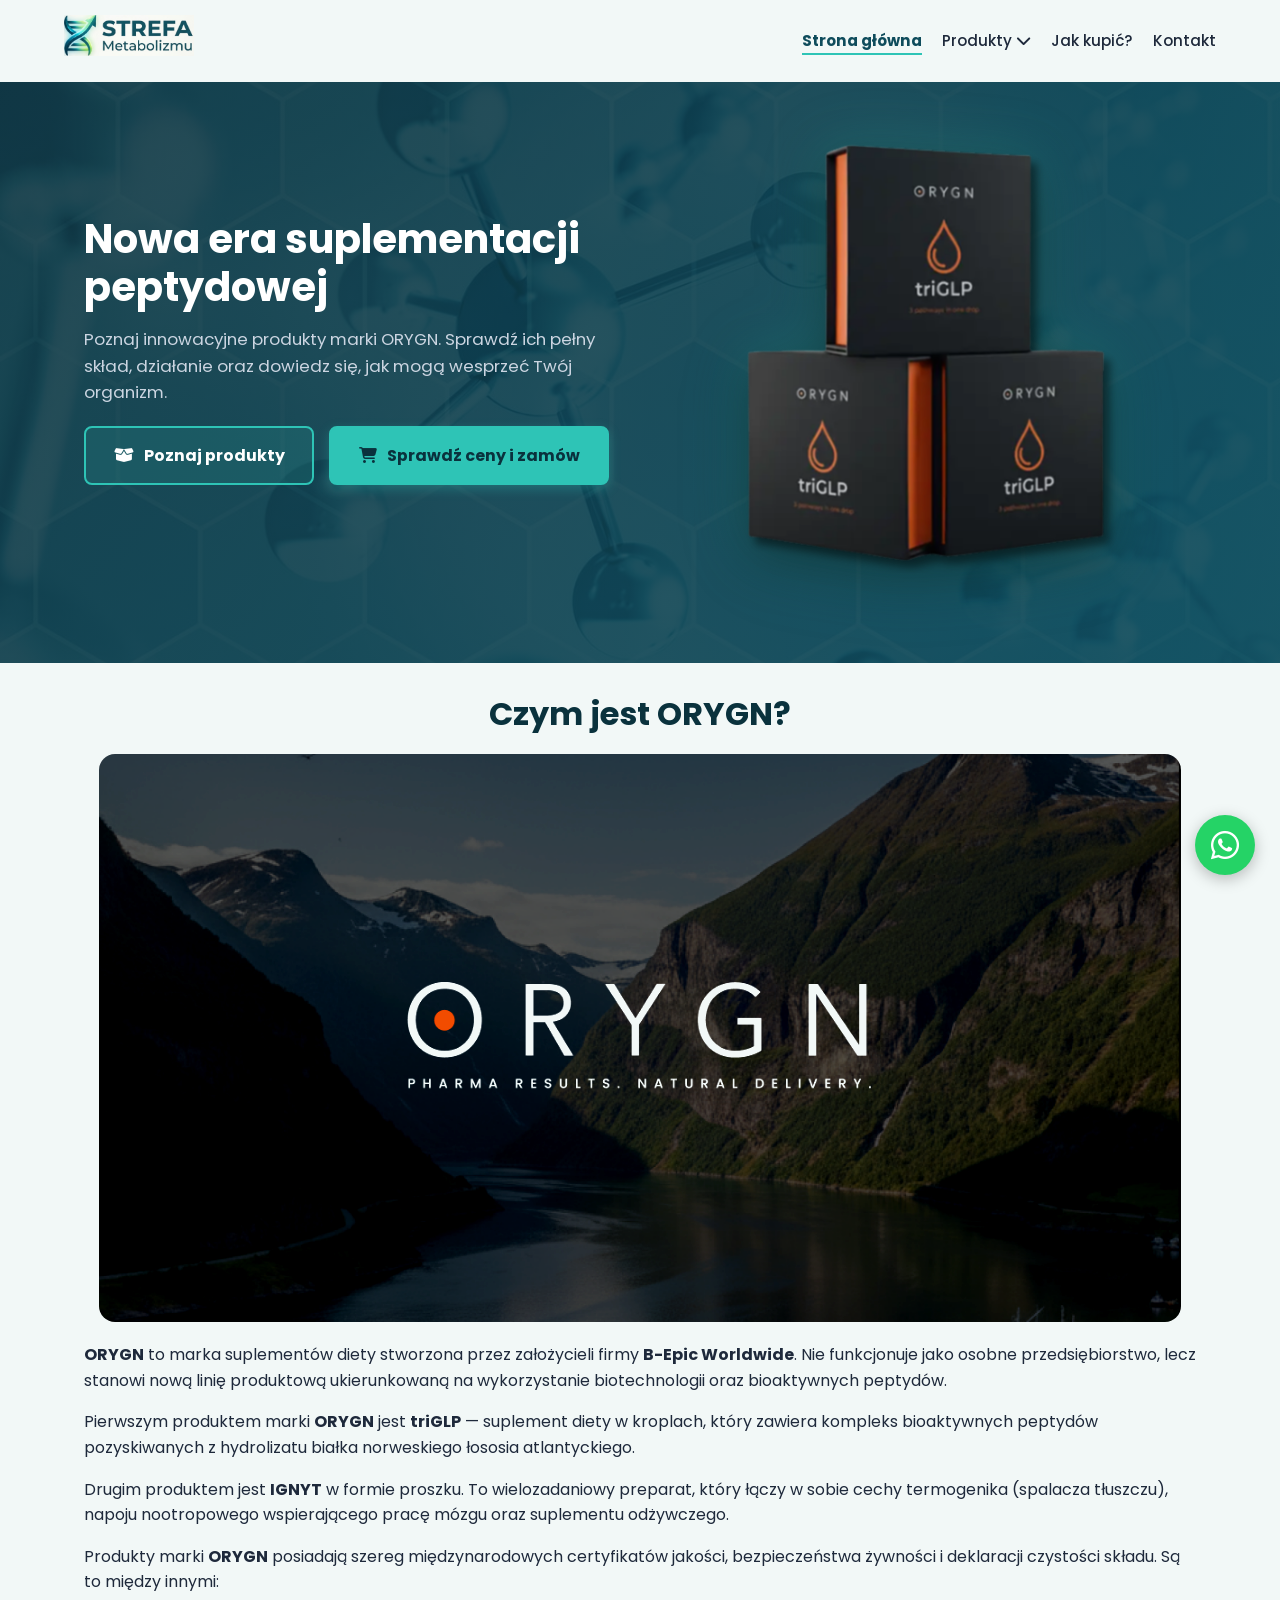
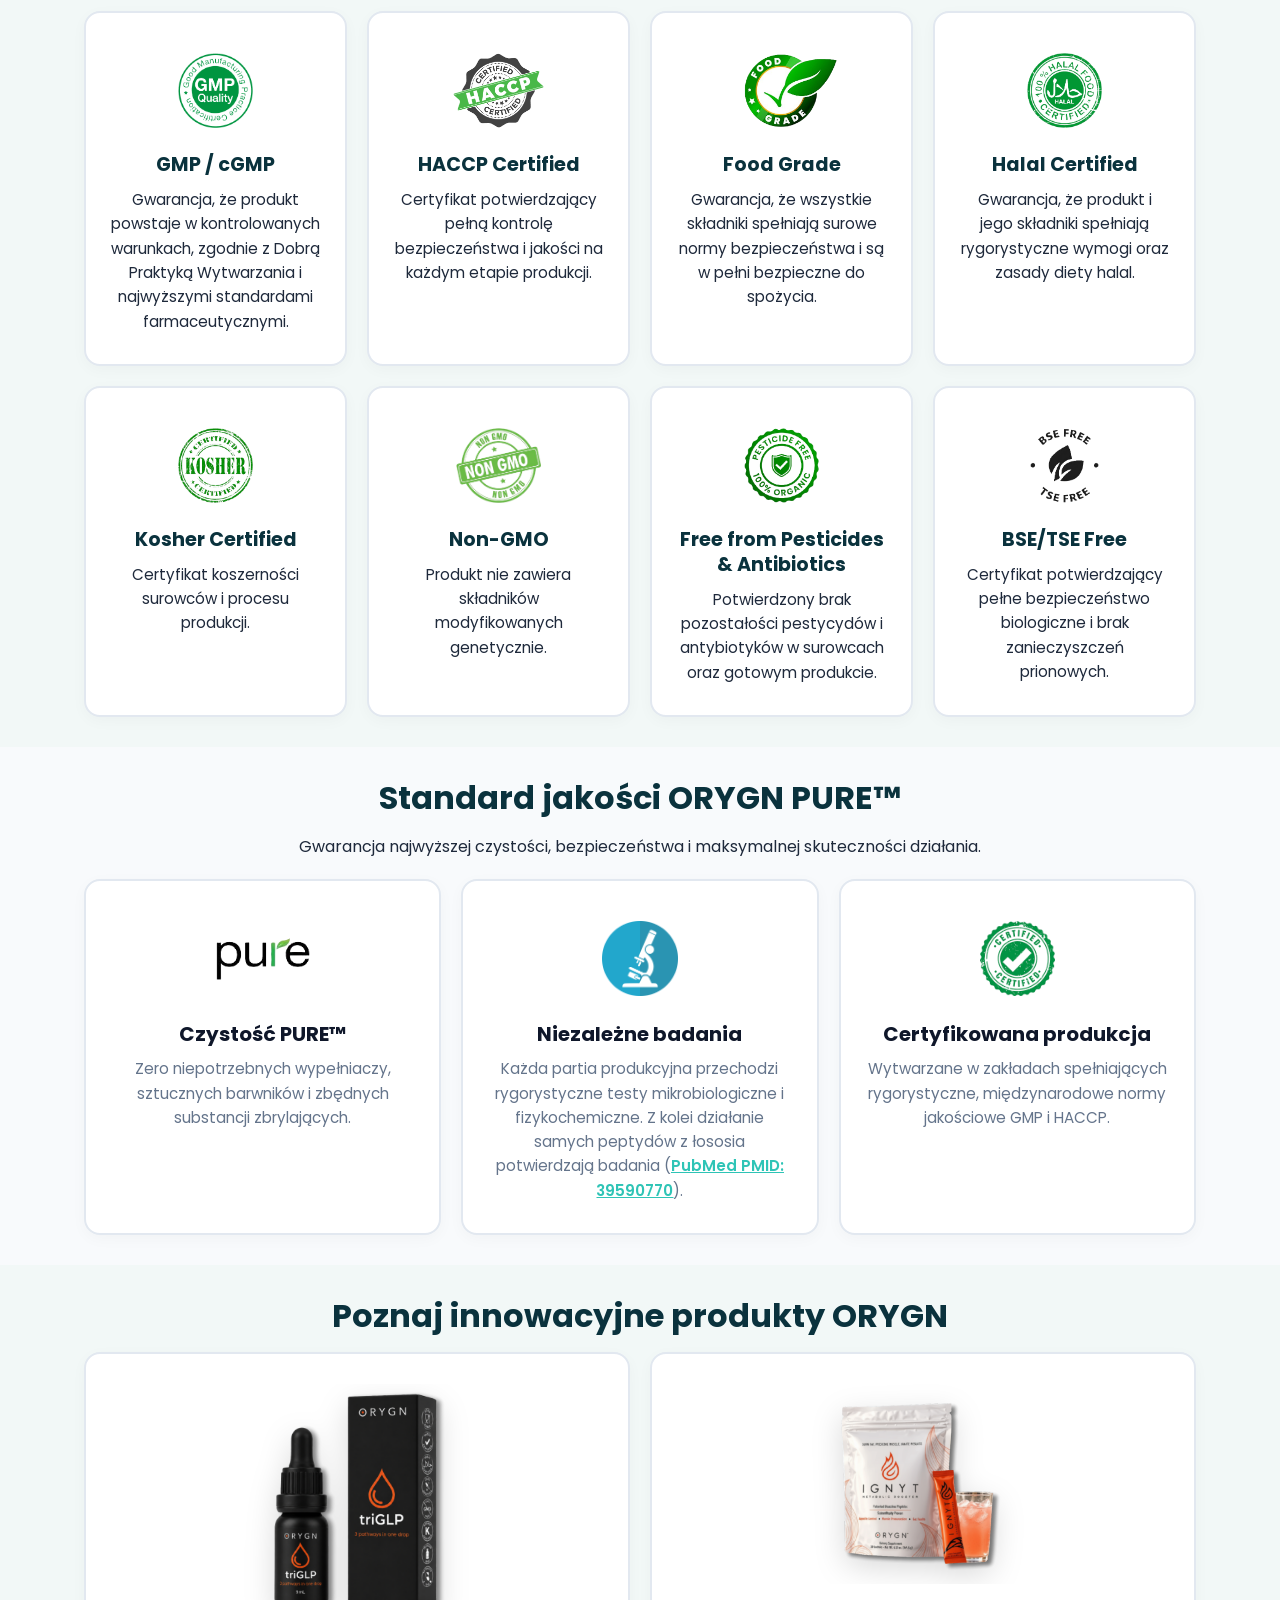
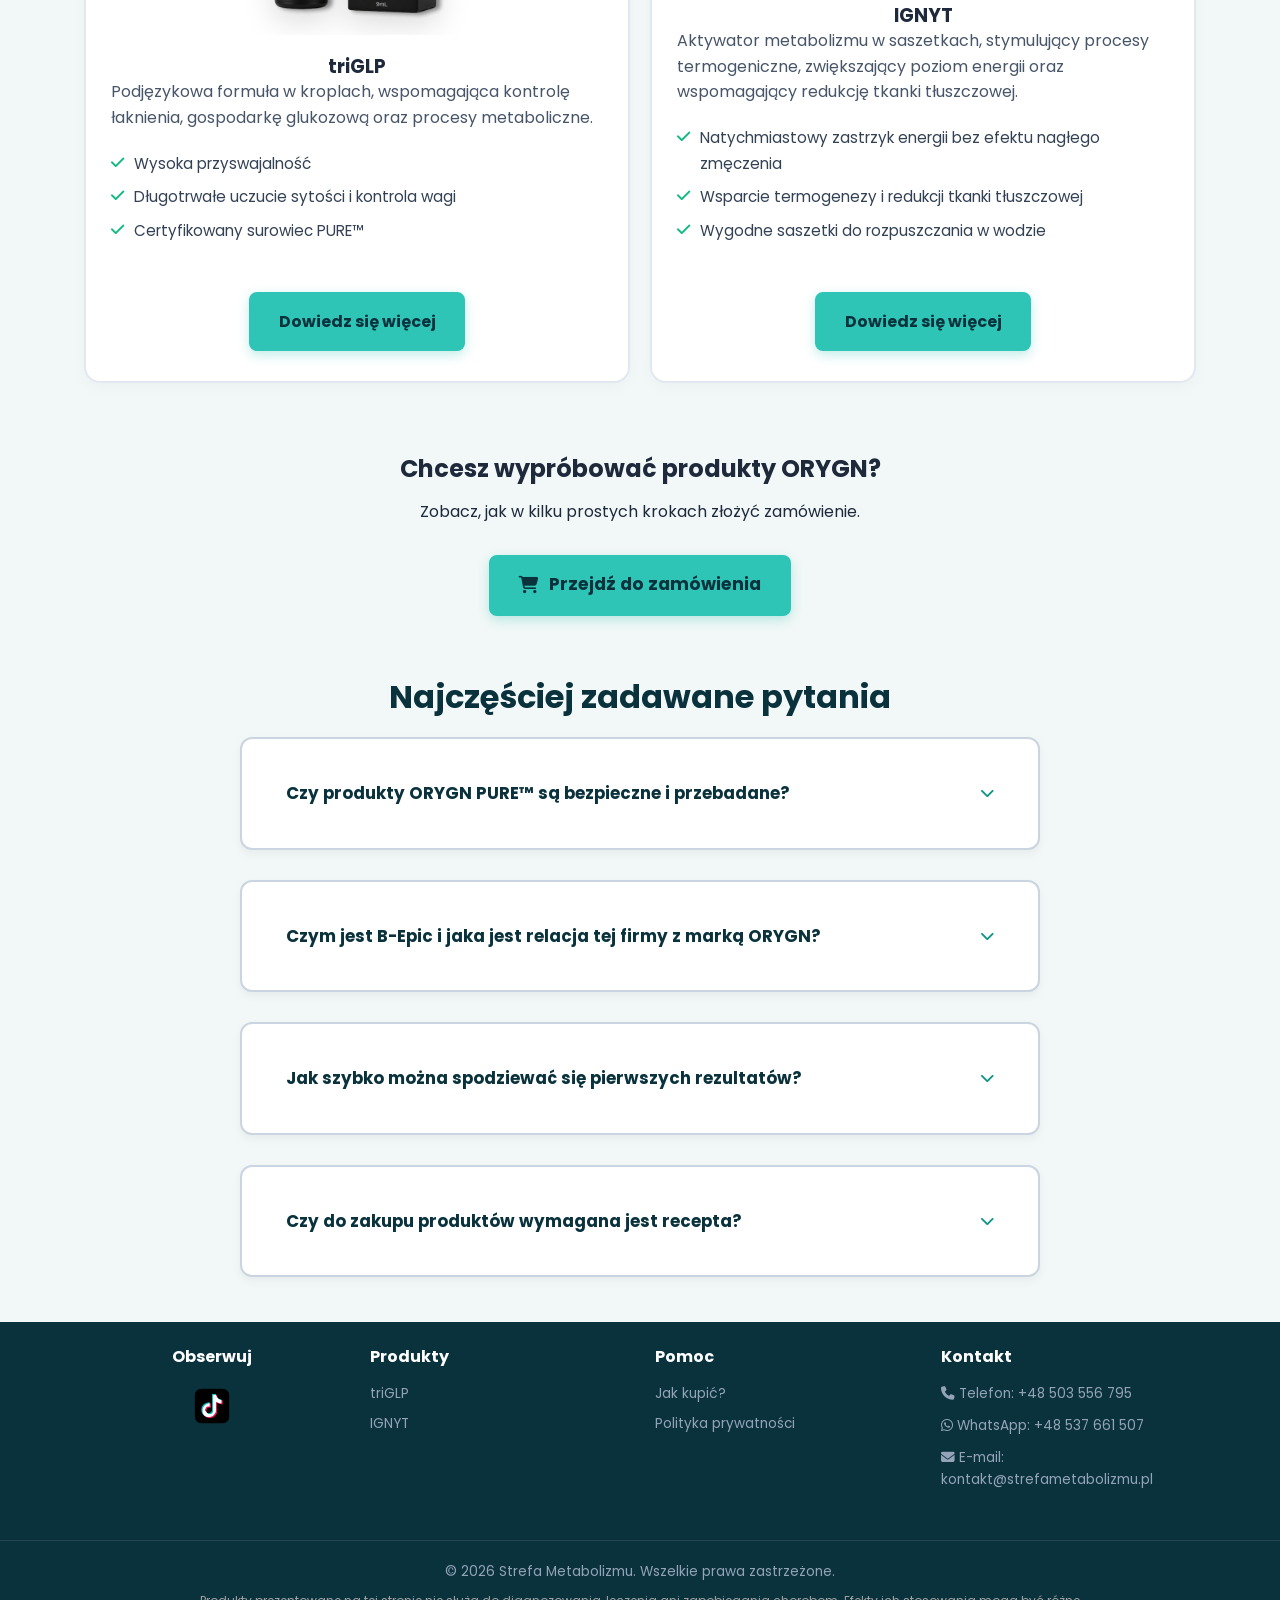
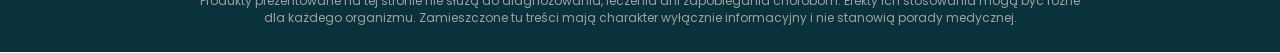
==== commit b17900fd: "Update index.html" ====
--- a/index.html
+++ b/index.html
@@ -31,7 +31,7 @@
                         </a>
                         <div class="dropdown-content">
                             <a href="triglp-bioaktywny-peptyd-o-potrojnym-dzialaniu.html">triGLP</a>
-                            <a href="orygn-ignyt.html">IGNYT</a>
+                            <a href="/orygn-ignyt">IGNYT</a>
                         </div>
                     </li>
                     <li><a href="jak-kupic.html">Jak kupić?</a></li>
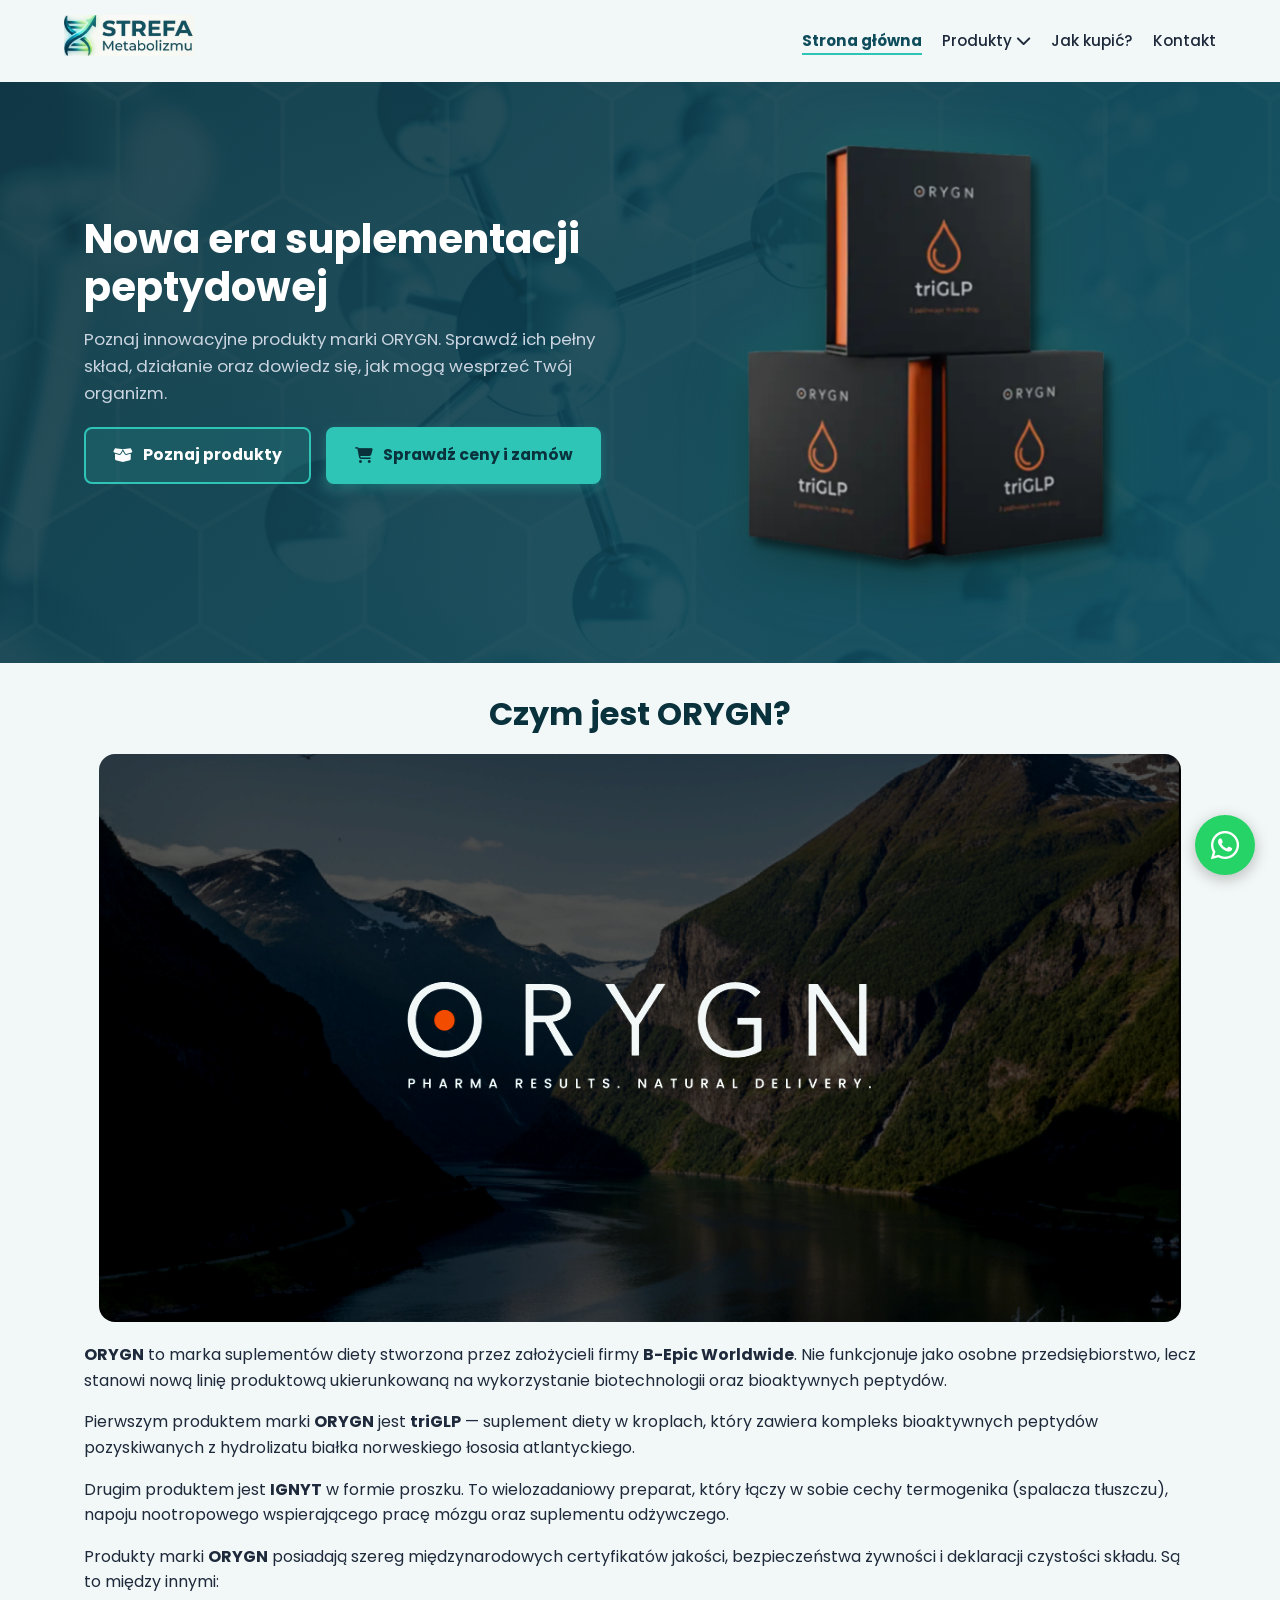
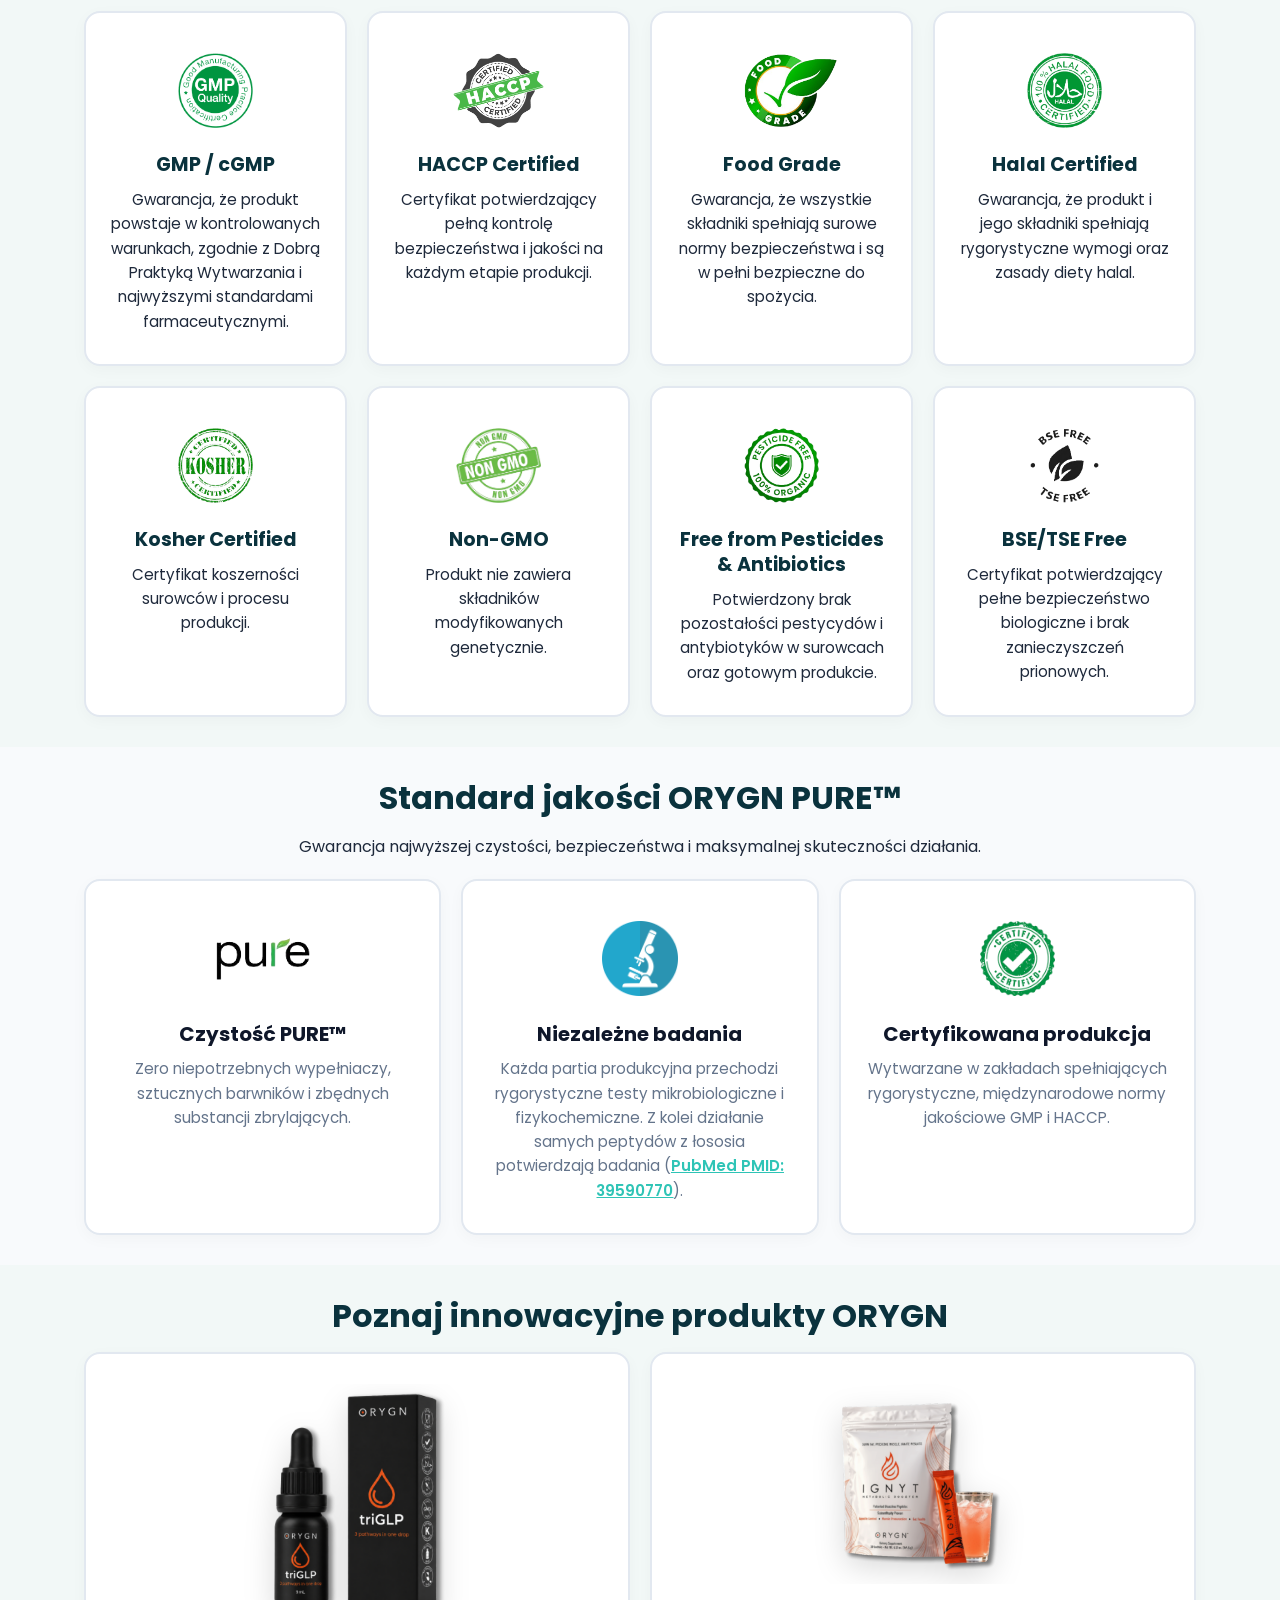
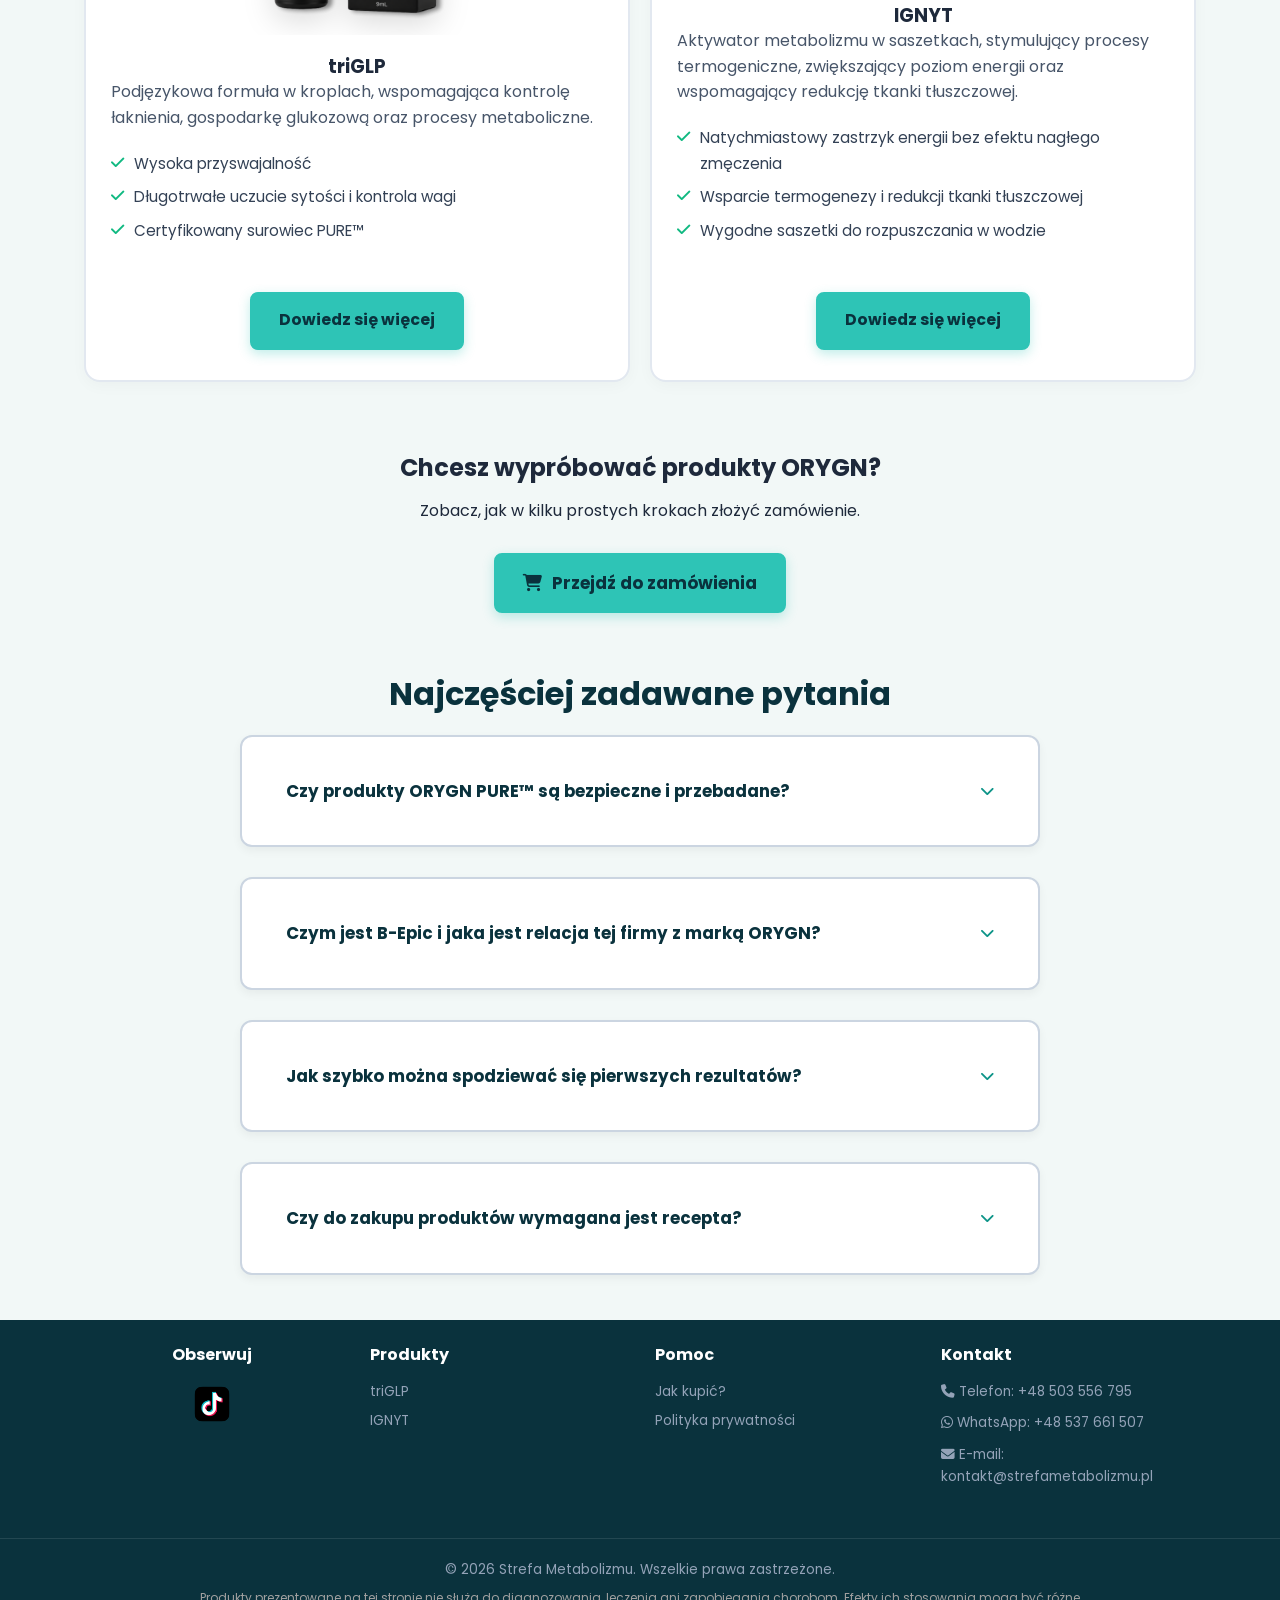
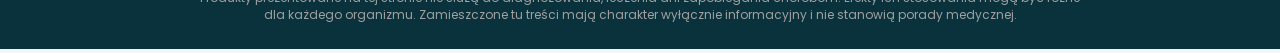
==== commit 15e08ec9: "Update index.html" ====
--- a/index.html
+++ b/index.html
@@ -23,7 +23,7 @@
 
             <nav id="nav-menu">
                 <ul>
-                    <li><a href="index.html" class="active">Strona główna</a></li>
+                    <li><a href="/" class="active">Strona główna</a></li>
                     
                     <li class="dropdown">
                         <a href="#" class="dropdown-trigger">
@@ -31,11 +31,11 @@
                         </a>
                         <div class="dropdown-content">
                             <a href="triglp-bioaktywny-peptyd-o-potrojnym-dzialaniu.html">triGLP</a>
-                            <a href="/orygn-ignyt">IGNYT</a>
+                            <a href="/ignyt">IGNYT</a>
                         </div>
                     </li>
-                    <li><a href="jak-kupic.html">Jak kupić?</a></li>
-                    <li><a href="kontakt.html">Kontakt</a></li>
+                    <li><a href="/jak-kupic">Jak kupić?</a></li>
+                    <li><a href="/kontakt">Kontakt</a></li>
                 </ul>
             </nav>
         </div>
@@ -47,7 +47,7 @@
                 <p>Poznaj innowacyjne produkty marki ORYGN. Sprawdź ich pełny skład, działanie oraz dowiedz się, jak mogą wesprzeć Twój organizm.</p>
                 <div class="hero-btns">
 <a href="#produkty" class="btn-hero-outline"><i class="fa-solid fa-box-open"></i> Poznaj produkty</a>
-					<a href="jak-kupic.html" class="btn-primary"><i class="fa-solid fa-cart-shopping"></i>Sprawdź ceny i zamów</a>
+					<a href="/jak-kupic" class="btn-primary"><i class="fa-solid fa-cart-shopping"></i>Sprawdź ceny i zamów</a>
 				</div>
 			</div>
 					<div class="img-container">
@@ -195,7 +195,7 @@
 		<div class="orygn-order-cta">
 			<h2>Chcesz wypróbować produkty ORYGN?</h2>
             <p>Zobacz, jak w kilku prostych krokach złożyć zamówienie.</p>
-            <a href="jak-kupic.html" class="btn-primary btn-large"><i class="fa-solid fa-cart-shopping"></i>Przejdź do zamówienia</a>
+            <a href="/jak-kupic" class="btn-primary btn-large"><i class="fa-solid fa-cart-shopping"></i>Przejdź do zamówienia</a>
         </div>
 <section class="faq-section" id="faq">
     <div class="container">
@@ -260,14 +260,14 @@
             <h4>Produkty</h4>
             <ul>
                 <li><a href="triglp-bioaktywny-peptyd-o-potrojnym-dzialaniu.html">triGLP</a></li>
-                <li><a href="orygn-ignyt.html">IGNYT</a></li>
+                <li><a href="/ignyt">IGNYT</a></li>
             </ul>
         </div>
 
         <div class="footer-col">
             <h4>Pomoc</h4>
             <ul>
-                <li><a href="jak-kupic.html">Jak kupić?</a></li>
+                <li><a href="/jak-kupic">Jak kupić?</a></li>
                 <li><a href="polityka-prywatnosci.html">Polityka prywatności</a></li>
             </ul>
         </div>
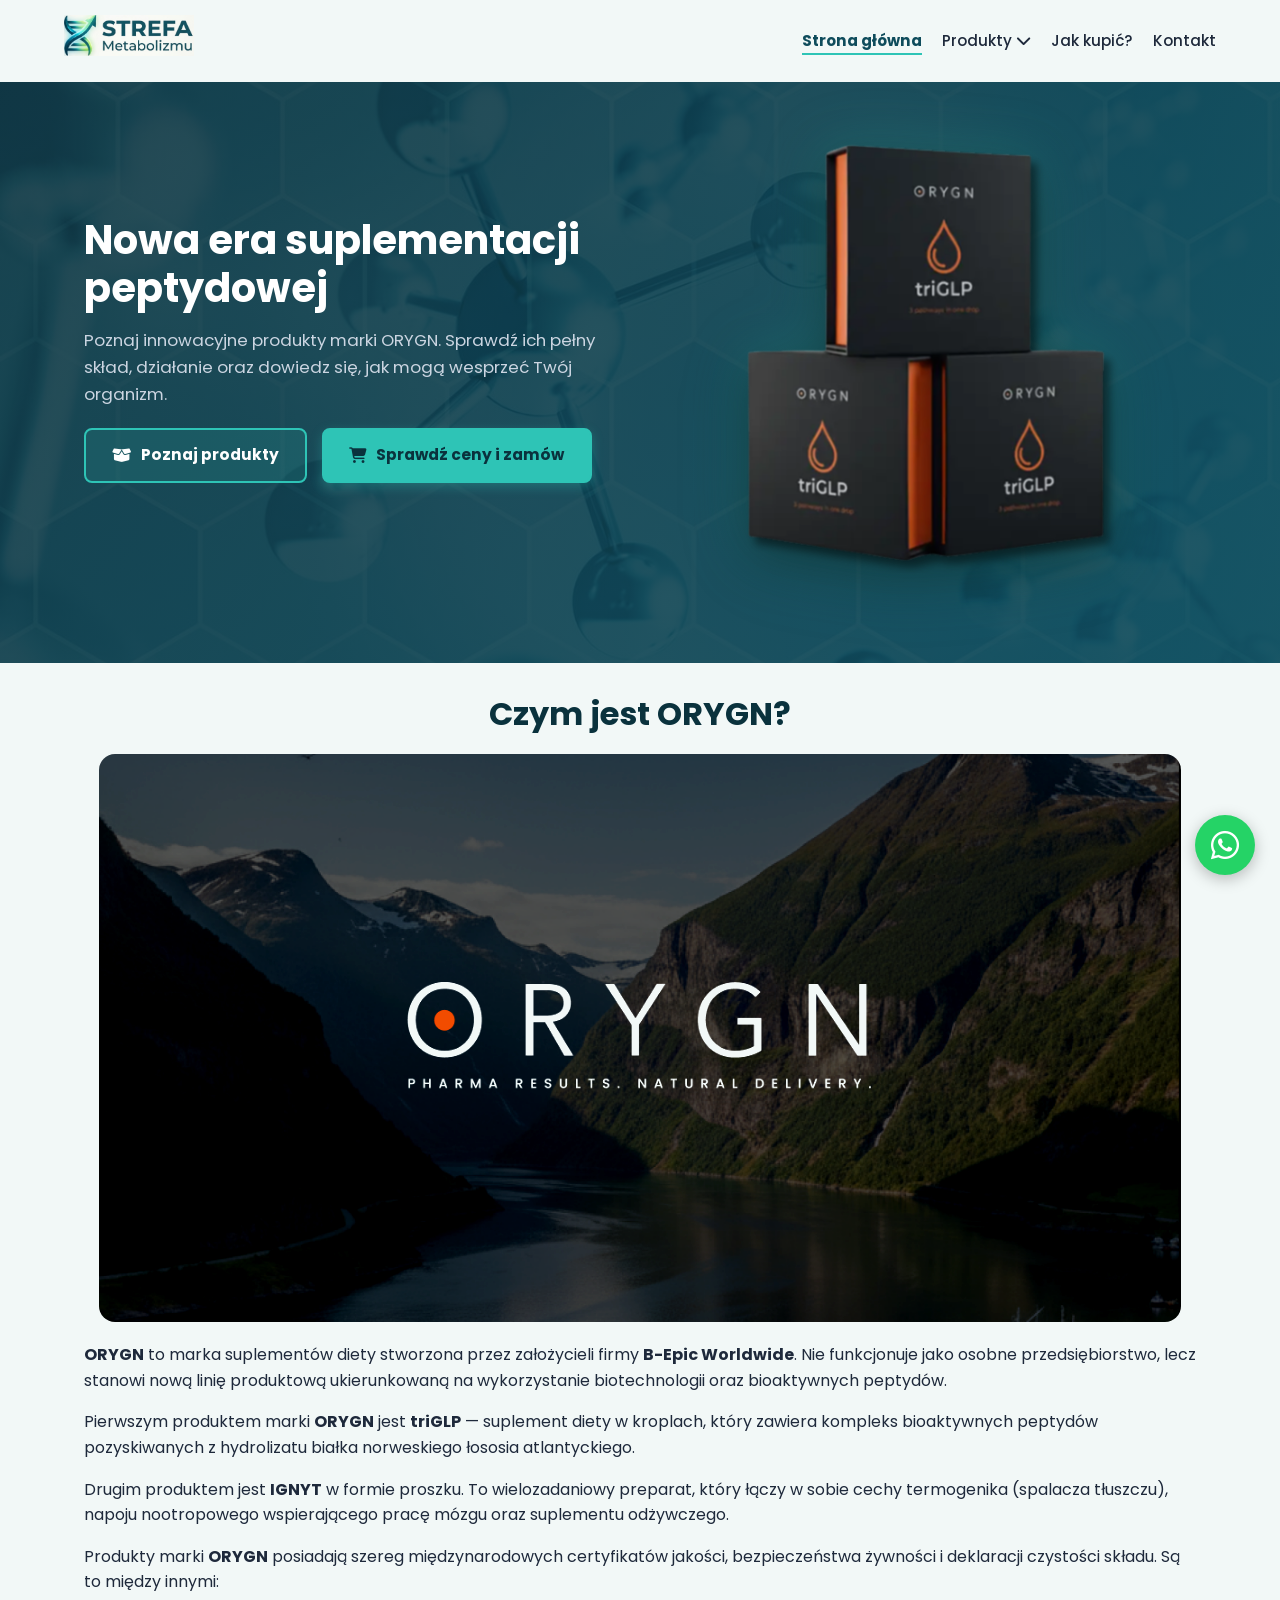
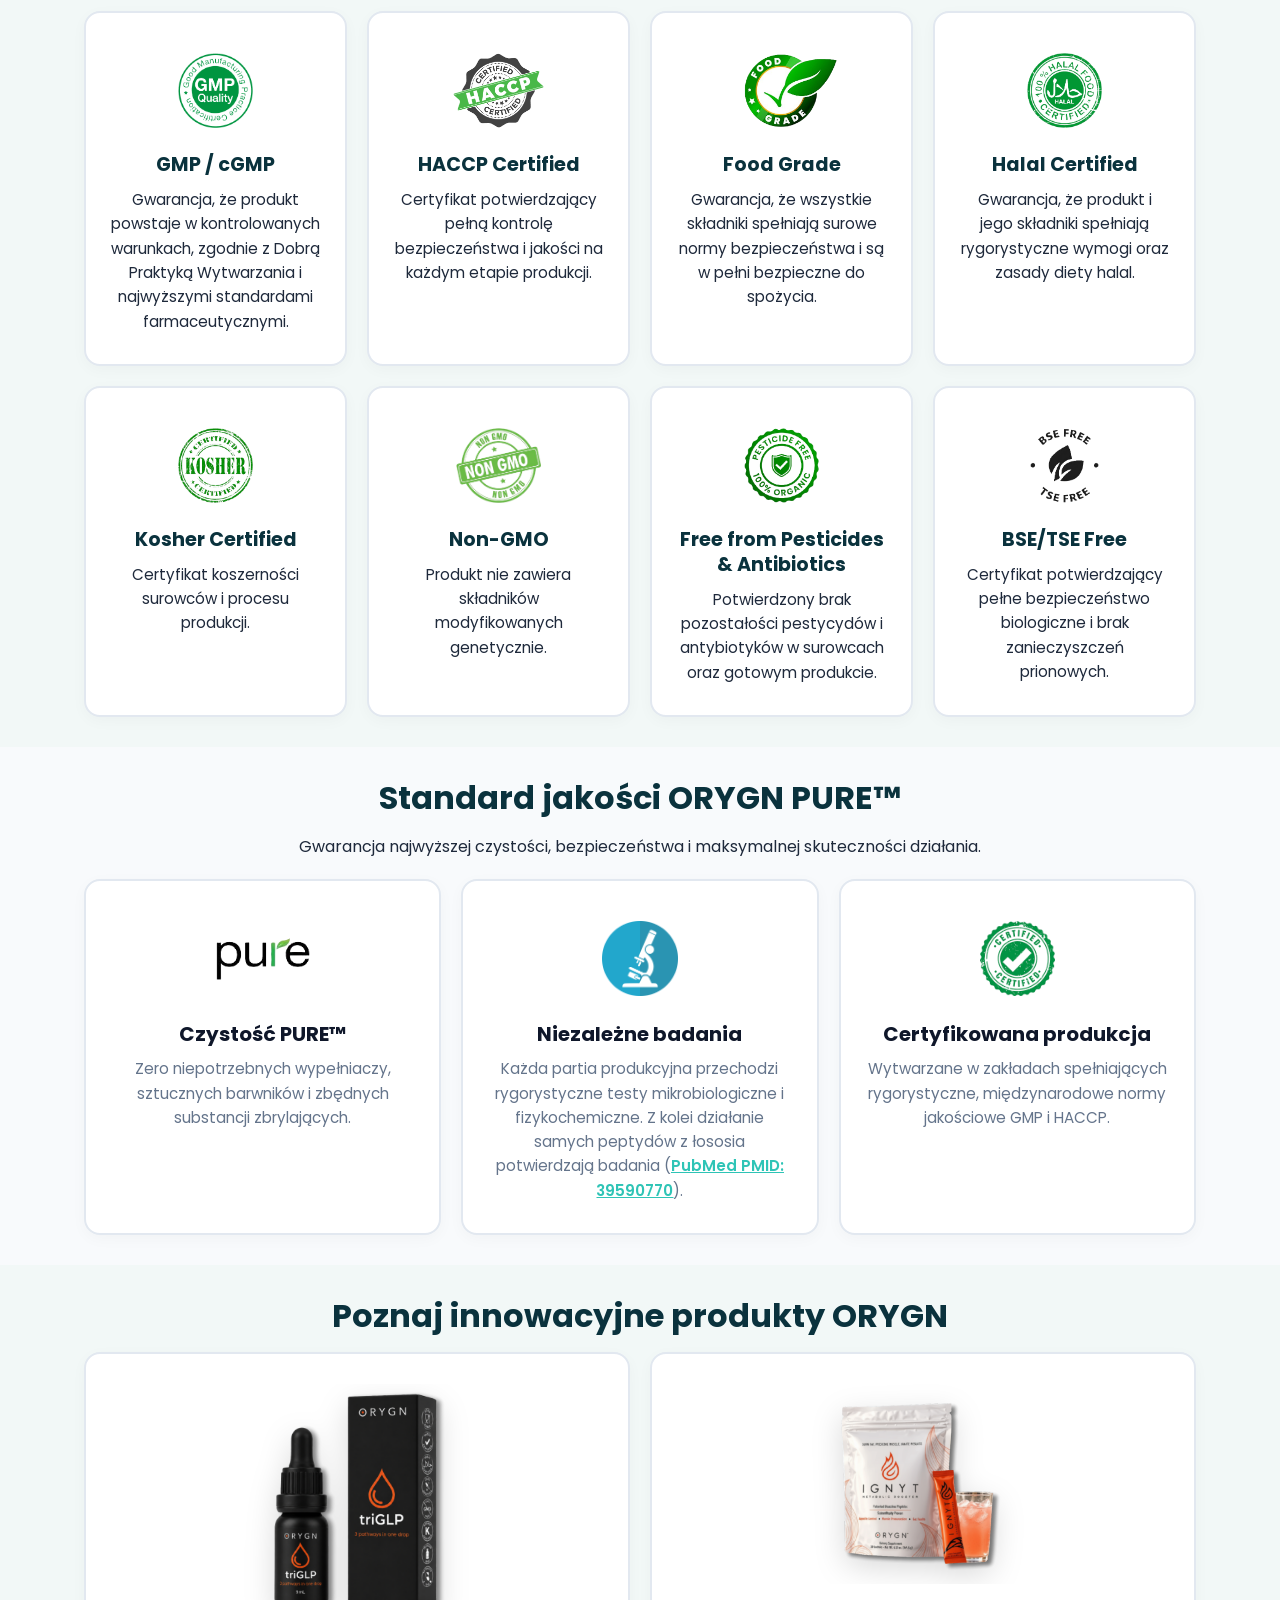
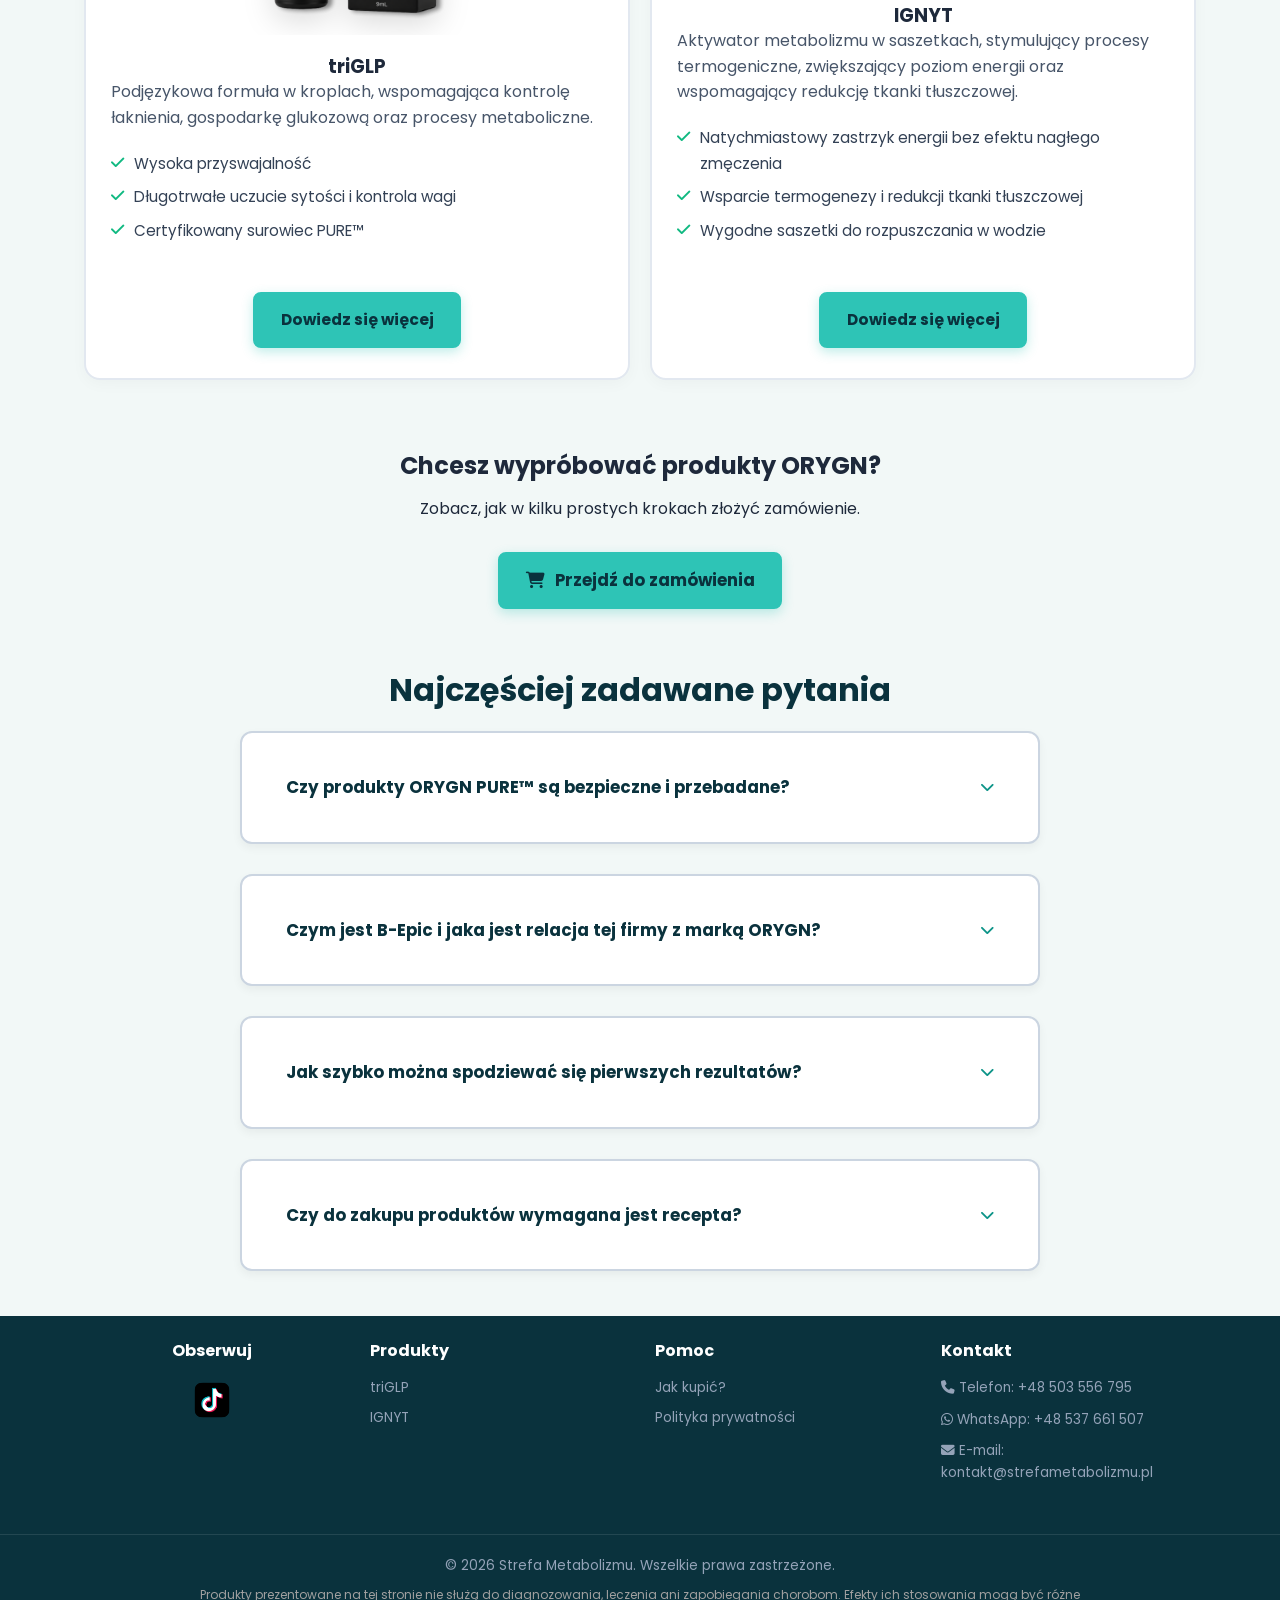
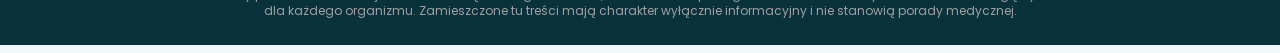
==== commit d2bbbcc3: "Update index.html" ====
--- a/index.html
+++ b/index.html
@@ -30,7 +30,7 @@
                             Produkty <i class="fa-solid fa-chevron-down nav-chevron"></i>
                         </a>
                         <div class="dropdown-content">
-                            <a href="triglp-bioaktywny-peptyd-o-potrojnym-dzialaniu.html">triGLP</a>
+                            <a href="/triglp">triGLP</a>
                             <a href="/ignyt">IGNYT</a>
                         </div>
                     </li>
@@ -259,7 +259,7 @@
 <div class="footer-col">
             <h4>Produkty</h4>
             <ul>
-                <li><a href="triglp-bioaktywny-peptyd-o-potrojnym-dzialaniu.html">triGLP</a></li>
+                <li><a href="/triglp">triGLP</a></li>
                 <li><a href="/ignyt">IGNYT</a></li>
             </ul>
         </div>
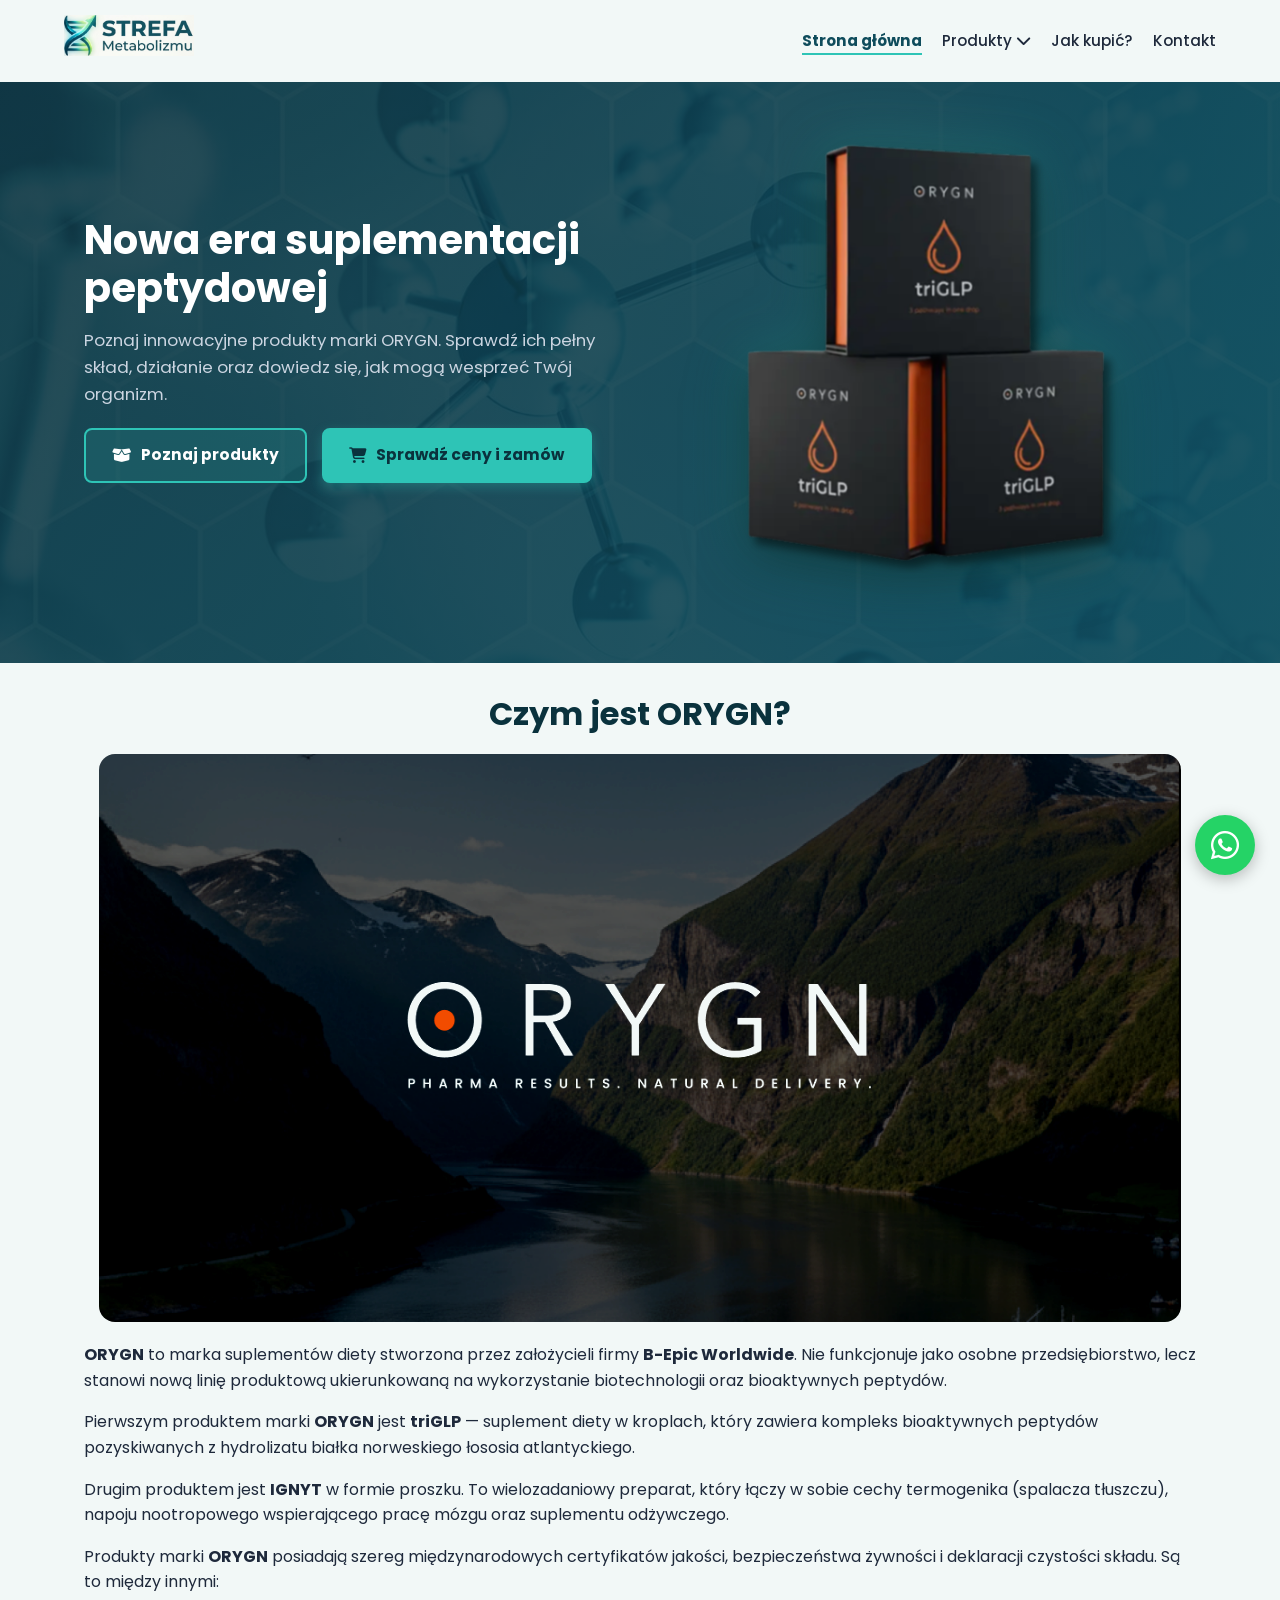
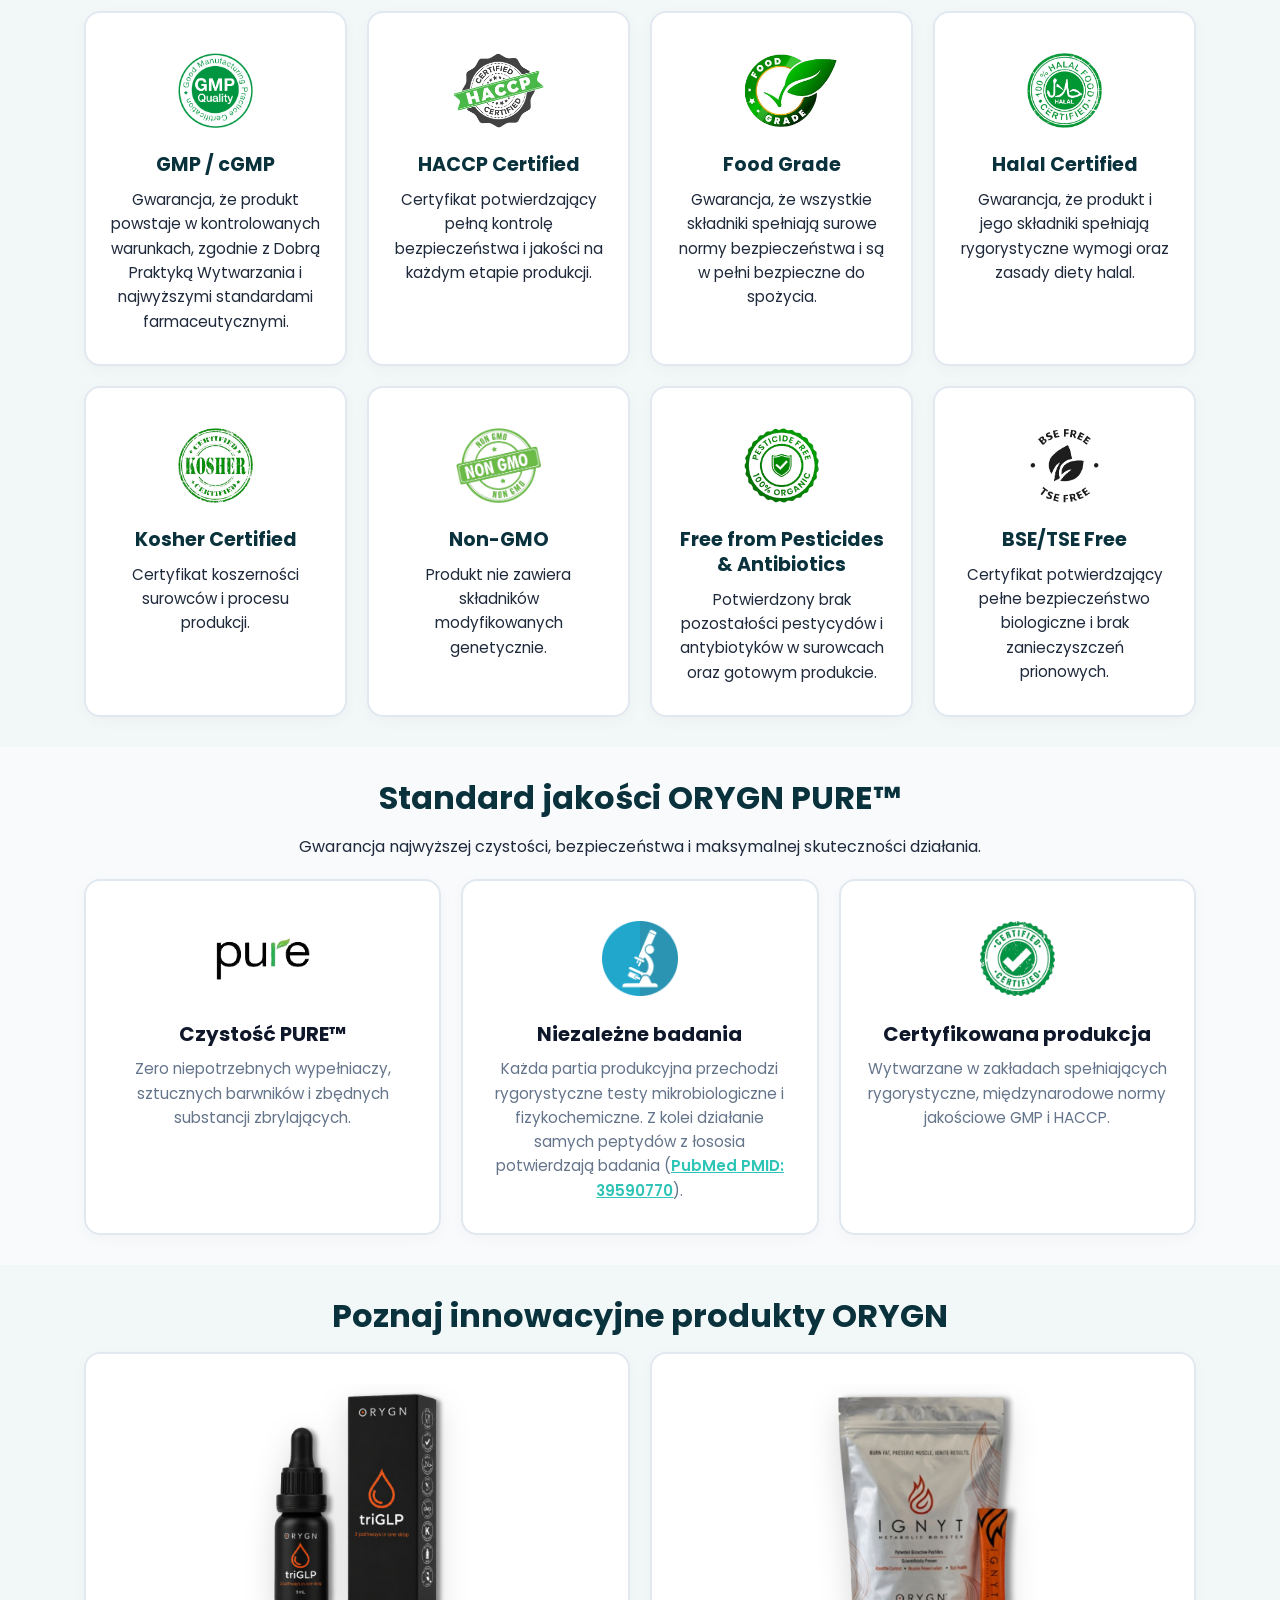
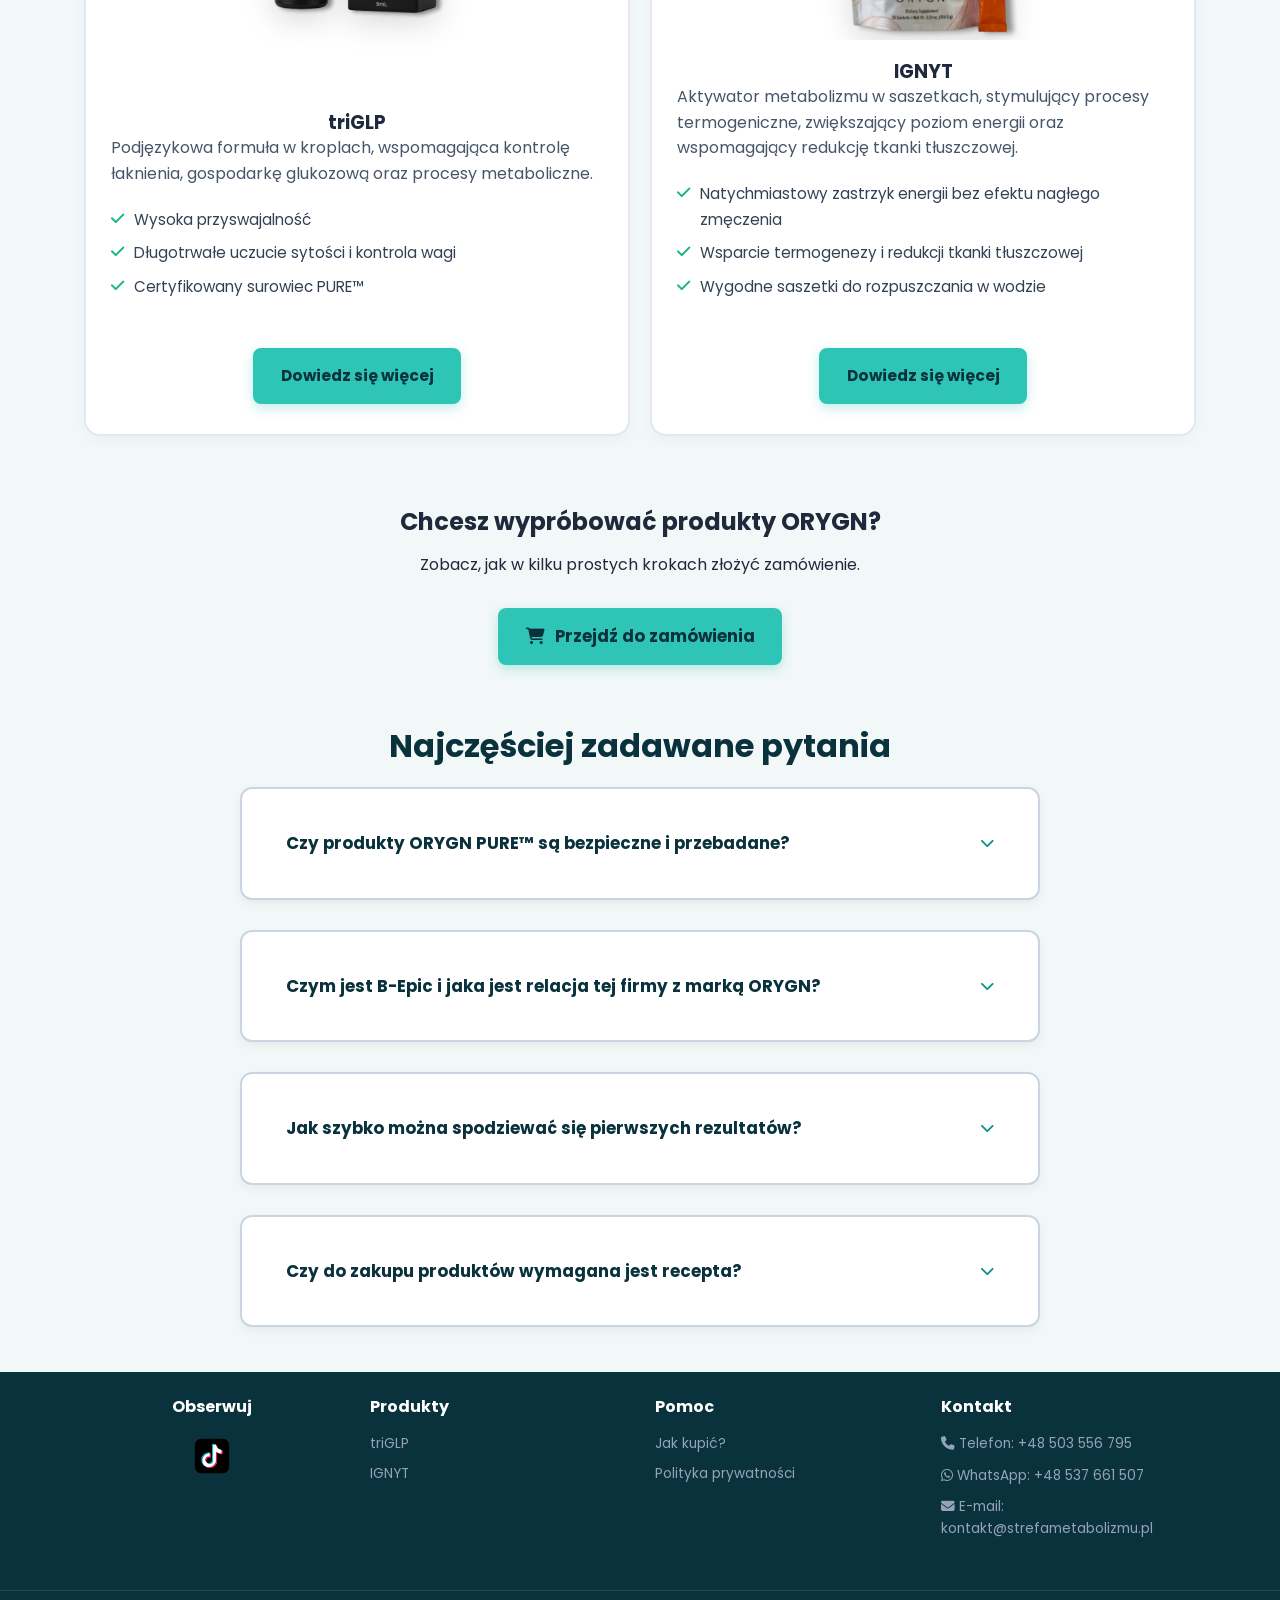
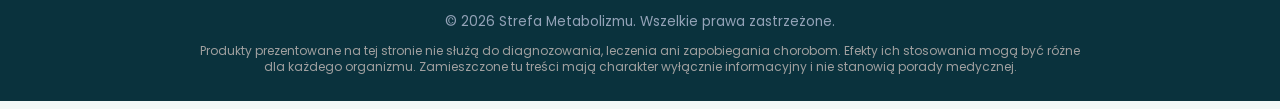
==== commit 0c96a77a: "Update index.html" ====
--- a/index.html
+++ b/index.html
@@ -169,7 +169,7 @@
                     <li><i class="fa-solid fa-check"></i> Certyfikowany surowiec PURE™</li>
                 </ul>
                 <div class="product-actions">
-                    <a href="triglp-bioaktywny-peptyd-o-potrojnym-dzialaniu.html" class="btn-outline">Dowiedz się więcej</a>
+                    <a href="/triglp" class="btn-outline">Dowiedz się więcej</a>
                 </div>
             </div>
 
@@ -186,7 +186,7 @@
                     <li><i class="fa-solid fa-check"></i> Wygodne saszetki do rozpuszczania w wodzie</li>
                 </ul>
                 <div class="product-actions">
-                    <a href="orygn-ignyt.html" class="btn-outline">Dowiedz się więcej</a>
+                    <a href="/ignyt" class="btn-outline">Dowiedz się więcej</a>
                 </div>
             </div>
         </div>
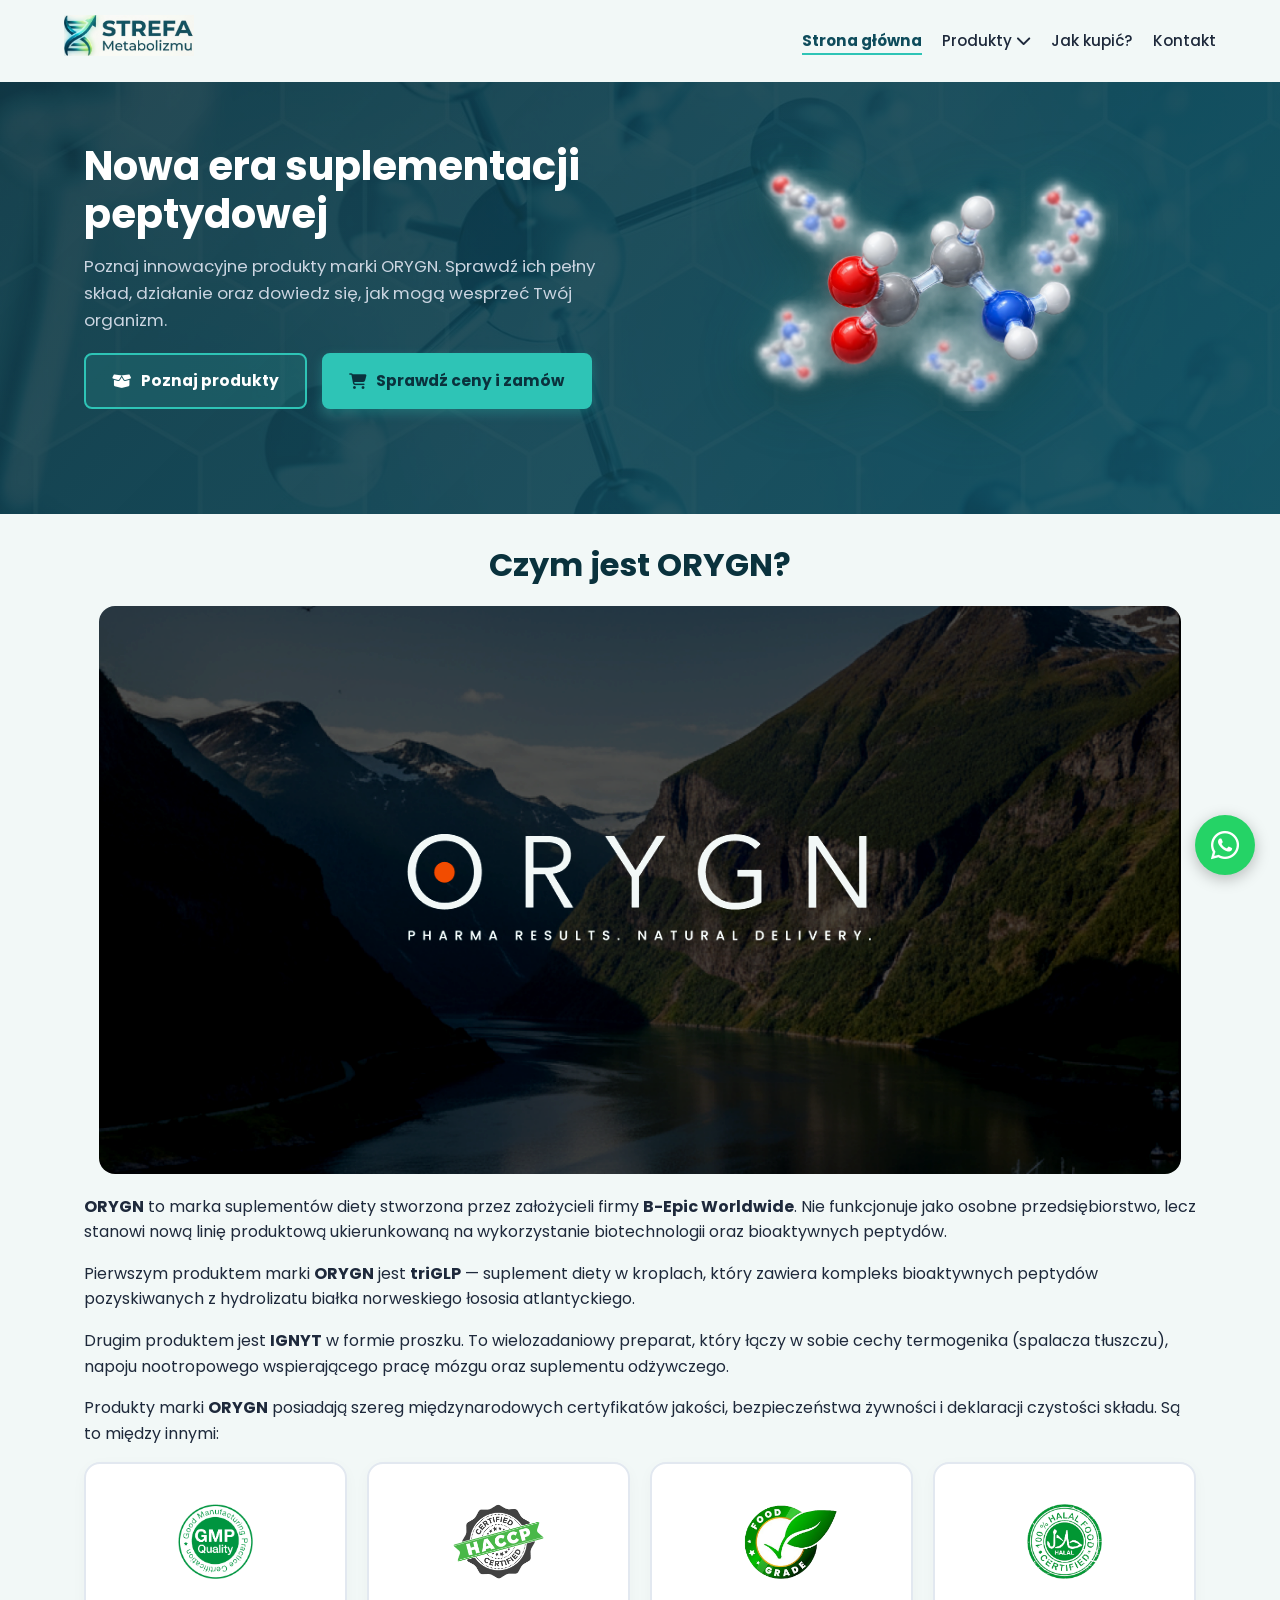
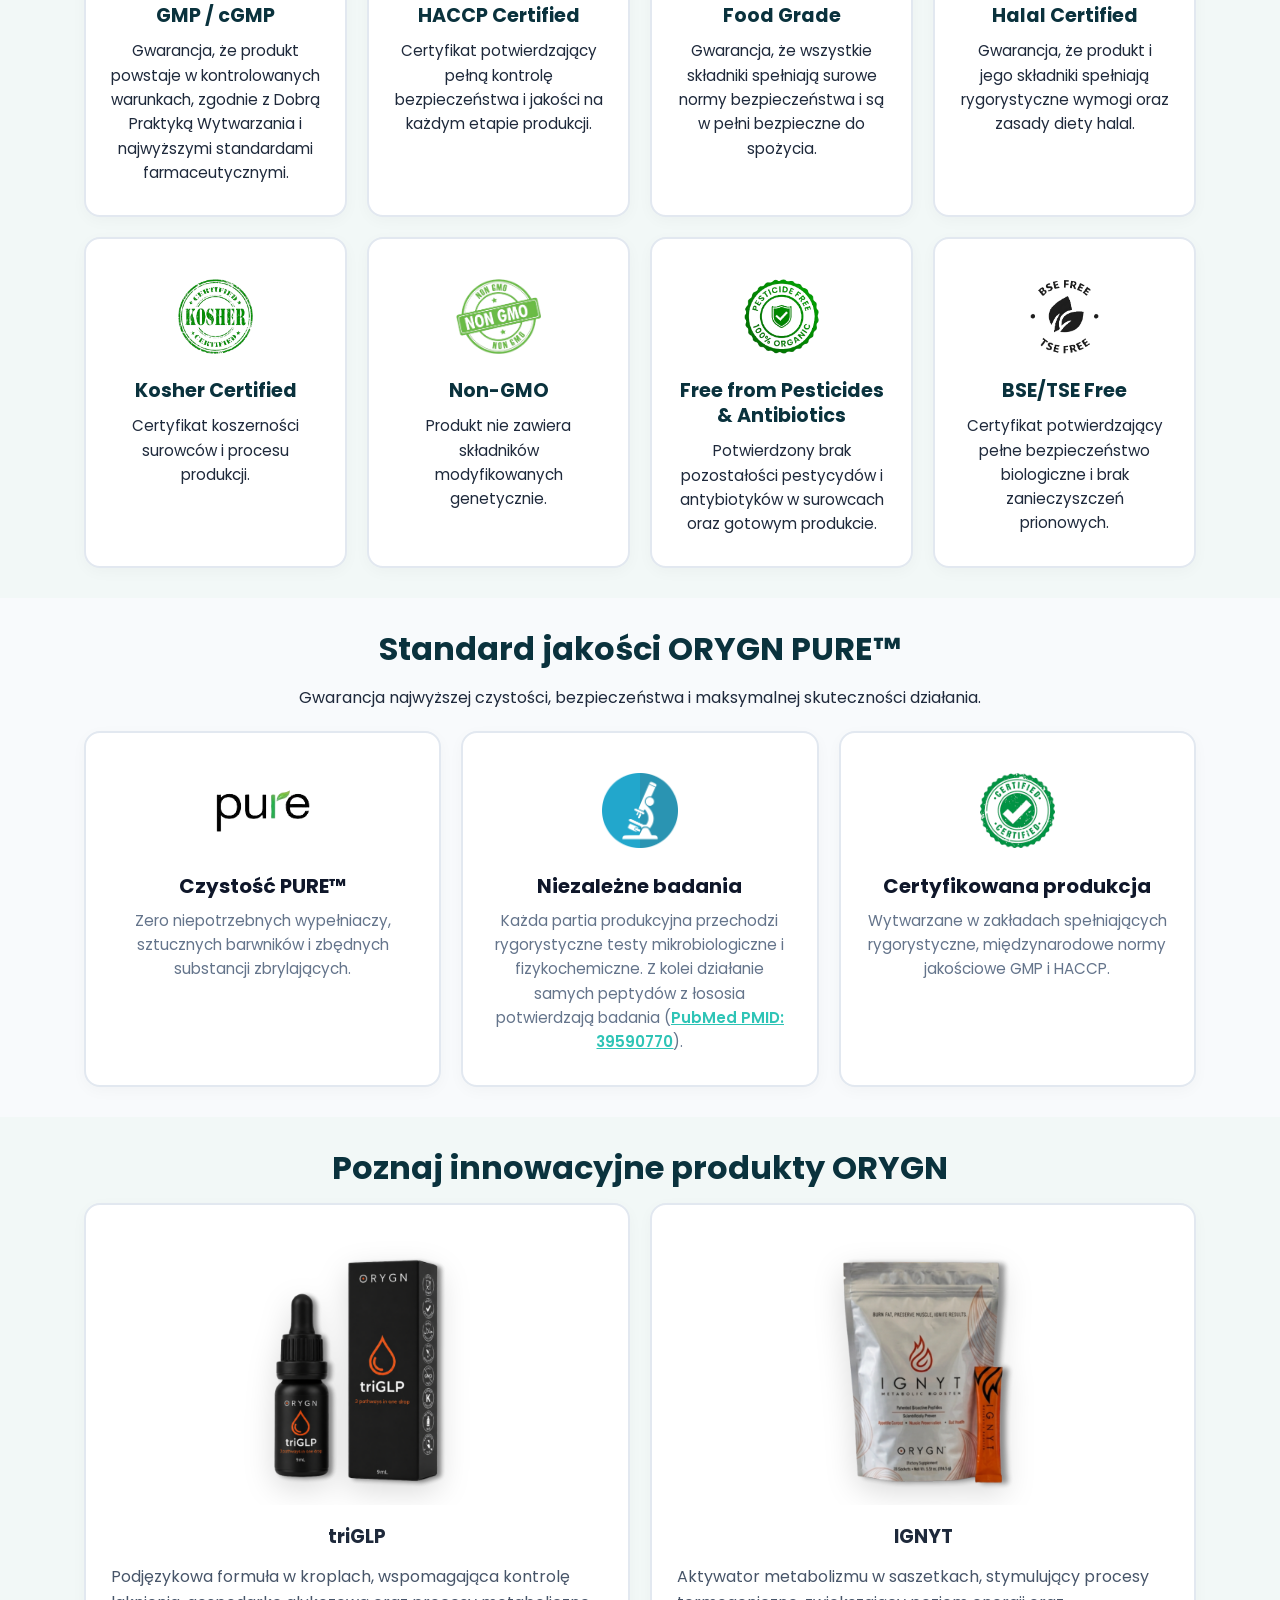
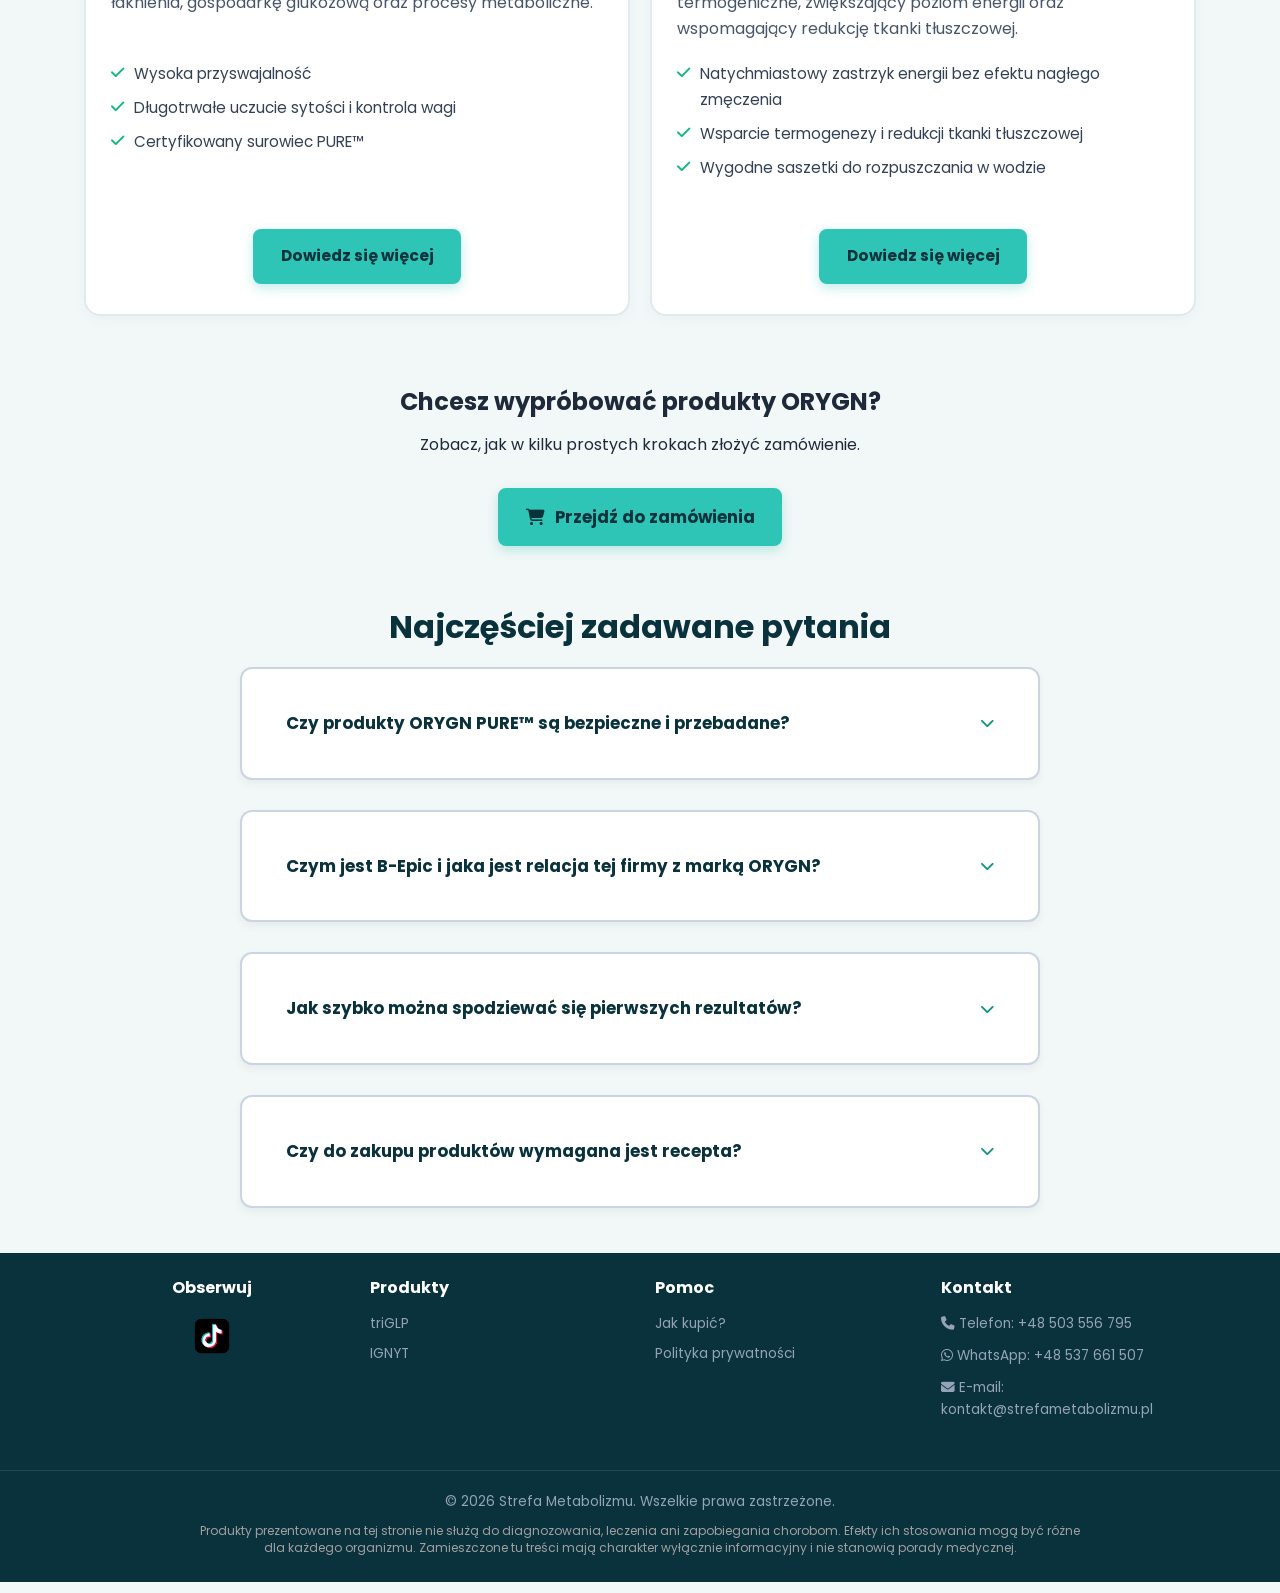
==== commit 8f844811: "Update index.html" ====
--- a/index.html
+++ b/index.html
@@ -14,7 +14,7 @@
 
     <header>
         <div class="container nav-wrapper">
-            <a href="index.html" class="logo">
+            <a href="/" class="logo">
     <img src="strefa-metabolizmu-logo.png" alt="Strefa Metabolizmu">
 </a>
             <button class="hamburger" id="hamburger-btn" aria-label="Otwórz menu">
--- a/style.css
+++ b/style.css
@@ -607,10 +607,16 @@
     margin: 0 !important;
 }
 
+.product-card .product-image-wrap img {
+    transition: transform 0.3s ease;
+}
+
+.product-card:hover .product-image-wrap img {
+    transform: scale(1.05);
+}
 .product-card:hover .product-img {
     transform: scale(1.05);
 }
-
 
 /* =========================================================
    11. SEKCJE
@@ -1027,53 +1033,62 @@
     margin-top: 0 !important;
     align-items: stretch;
 }
-
 .products-grid + .products-grid {
     margin-top: 30px !important;
 }
-
 .products-grid-ignyt {
     display: grid;
     grid-template-columns: repeat(2, minmax(0, 1fr));
     gap: 20px;
     align-items: stretch;
 }
-
 .product-card {
     height: 100%;
     display: flex !important;
     flex-direction: column !important;
 }
-
-.product-card > div:first-child {
+.product-card > .product-img-container {
     width: 100% !important;
+    height: 270px !important;
+    flex: 0 0 270px !important;
     display: flex !important;
-    flex-direction: column !important;
     align-items: center !important;
-    flex: 1 1 auto;
-}
-
+    justify-content: center !important;
+    margin-bottom: 20px !important;
+}
+
+.product-card > .product-img-container img.product-img {
+    display: block !important;
+    width: auto !important;
+    max-width: 100% !important;
+    max-height: 240px !important;
+    object-fit: contain !important;
+}
 .product-card > div:last-child {
     margin-top: auto !important;
 }
-.product-card .product-img {
+.product-card .product-image-wrap {
     width: 100% !important;
+    max-width: none !important;
     display: flex !important;
     justify-content: center !important;
     align-items: center !important;
-}
-
-.product-card .product-img img {
+    box-sizing: border-box !important;
+}
+
+.product-card .product-image-wrap img {
     display: block !important;
-    margin-left: auto !important;
-    margin-right: auto !important;
+    width: auto !important;
     max-width: 100% !important;
-    width: auto !important;
+    height: auto !important;
+    margin: 0 auto !important;
+    object-fit: contain !important;
 }
 
 .product-card h3 {
     width: 100% !important;
     text-align: center !important;
+    margin-bottom: 15px !important;
 }
 
 .product-desc,
@@ -1085,6 +1100,7 @@
     color: #475569;
     margin-bottom: 20px;
     line-height: 1.6;
+    min-height: 4.8em;
 }
 
 .product-features {
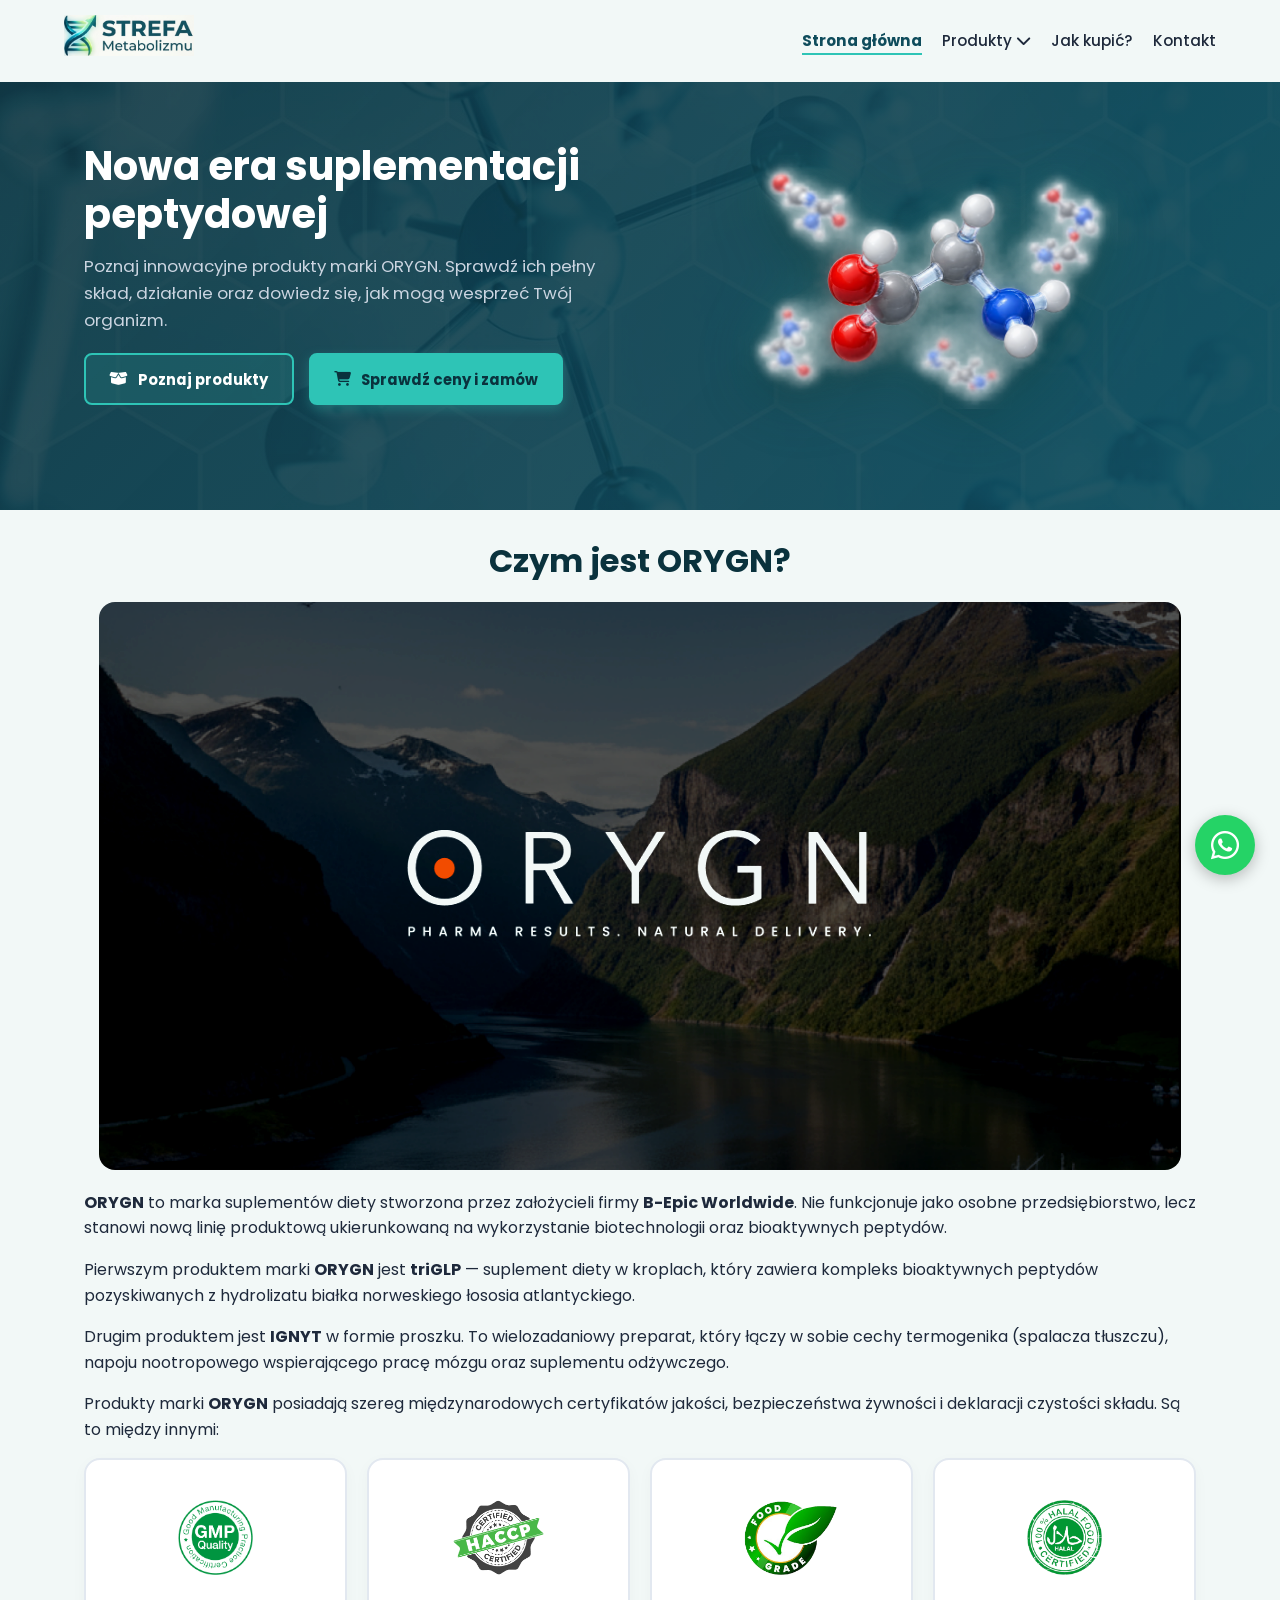
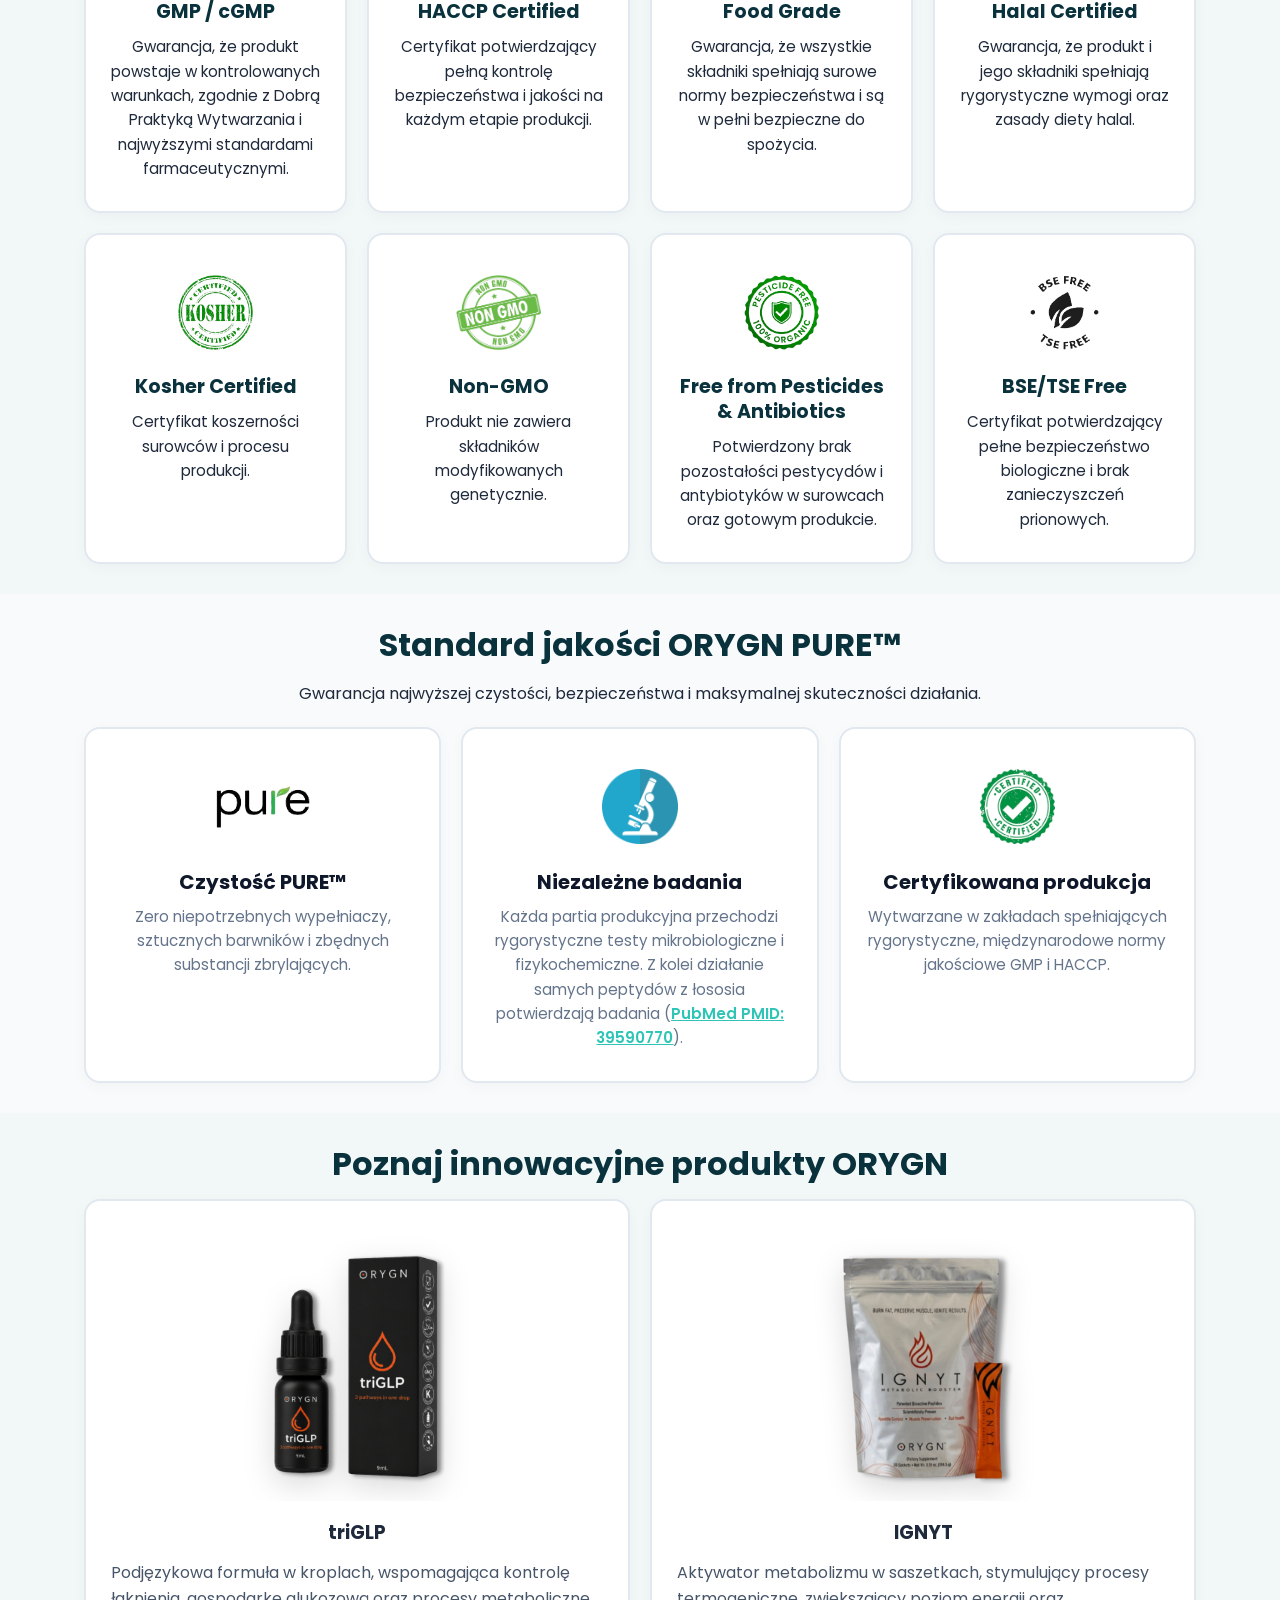
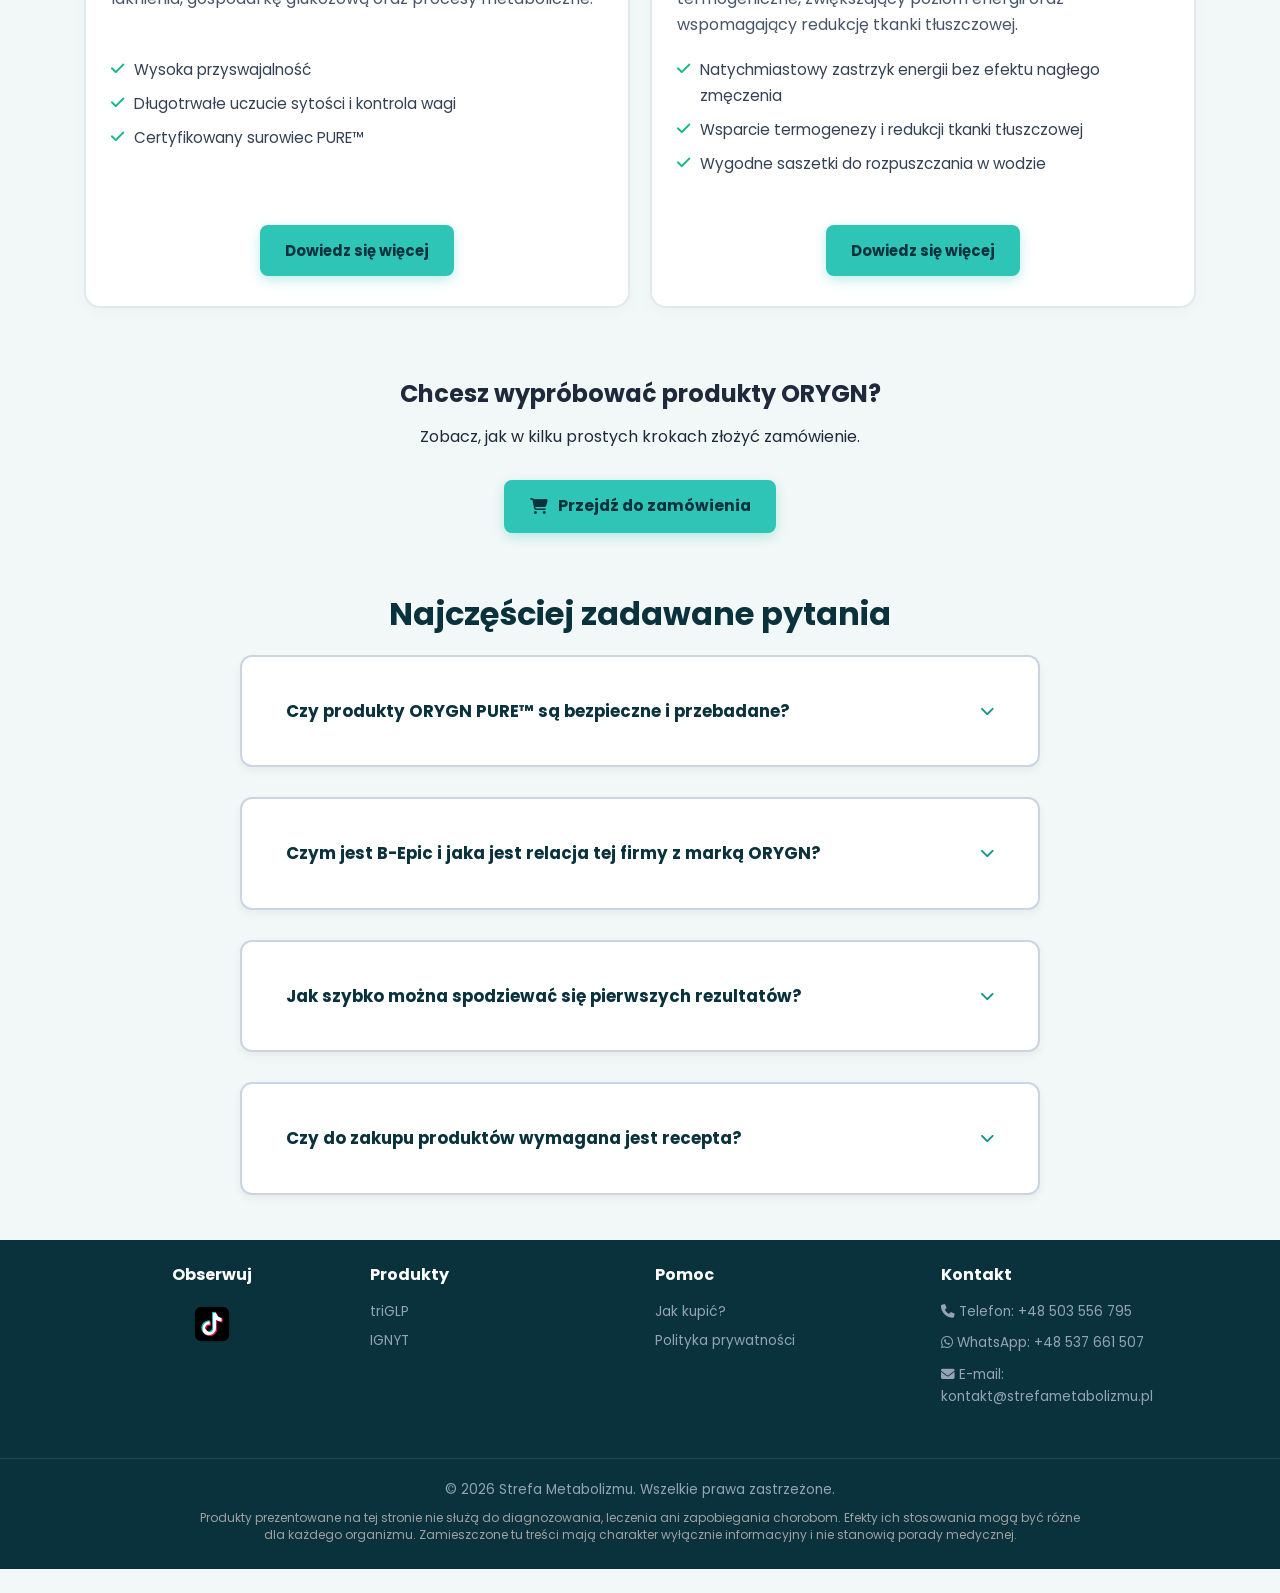
==== commit b9d45933: "Update index.html" ====
--- a/index.html
+++ b/index.html
@@ -268,7 +268,7 @@
             <h4>Pomoc</h4>
             <ul>
                 <li><a href="/jak-kupic">Jak kupić?</a></li>
-                <li><a href="polityka-prywatnosci.html">Polityka prywatności</a></li>
+                <li><a href="/polityka-prywatnosci">Polityka prywatności</a></li>
             </ul>
         </div>
         
